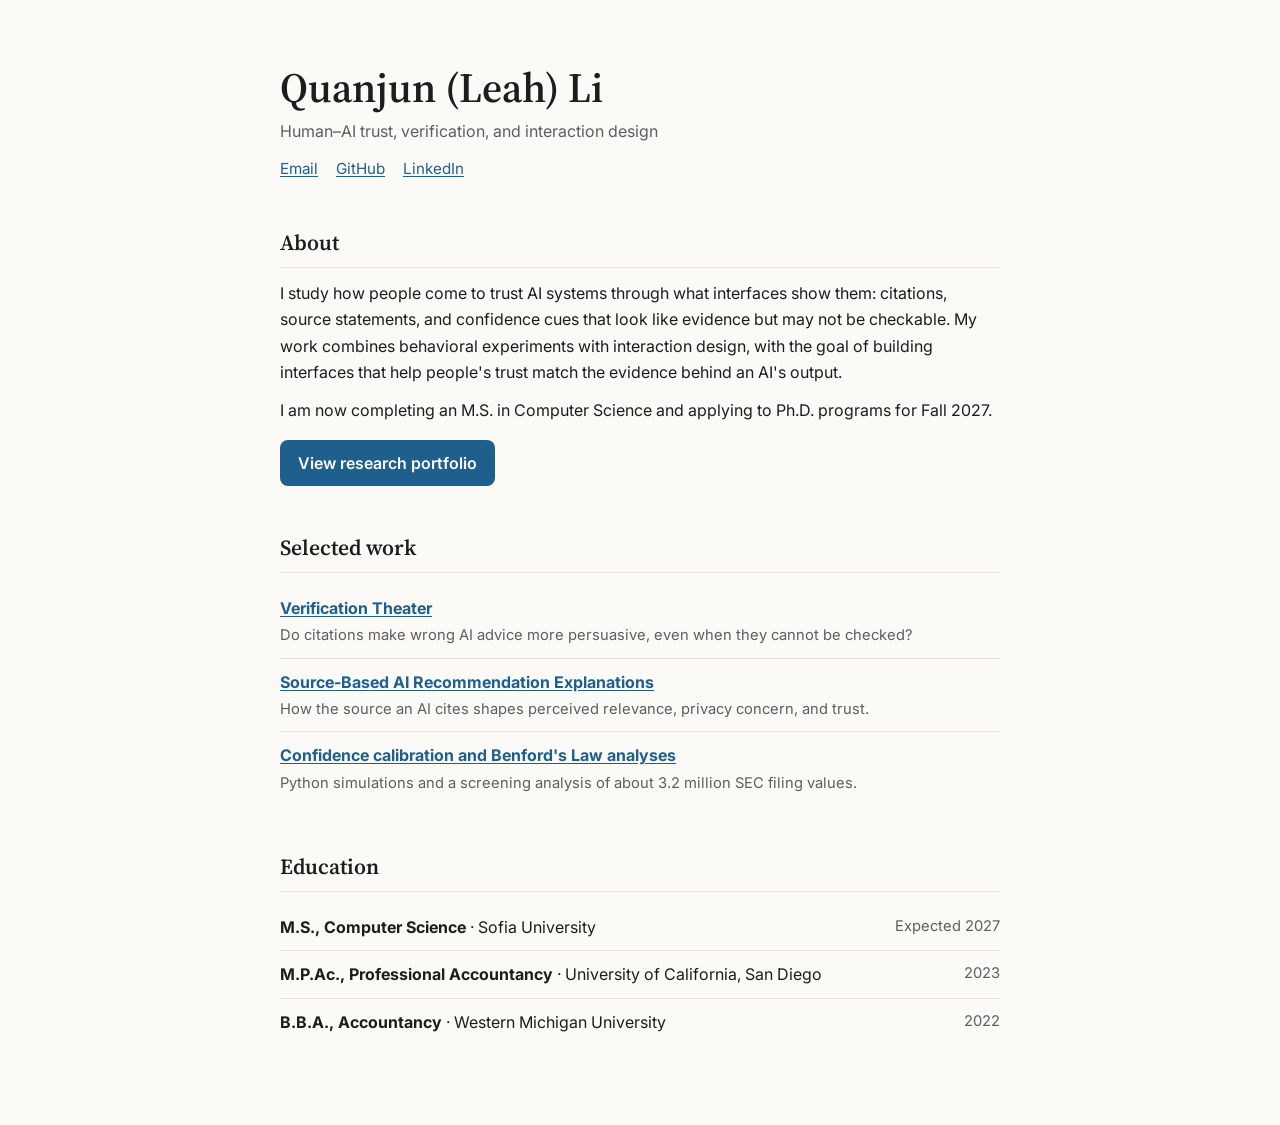
==== portfolio/index.html @ 145ecd69 "Add magnetic effect to homepage button" ====
<!doctype html>
<html lang="en">
<head>
<meta charset="utf-8">
<meta name="viewport" content="width=device-width, initial-scale=1">
<title>Quanjun (Leah) Li</title>
<meta name="description" content="Quanjun (Leah) Li studies how people come to trust AI systems through what interfaces show them.">
<link rel="preconnect" href="https://fonts.googleapis.com">
<link rel="preconnect" href="https://fonts.gstatic.com" crossorigin>
<link href="https://fonts.googleapis.com/css2?family=Source+Serif+4:opsz,wght@8..60,400;8..60,600&family=Inter:wght@400;500;600&display=swap" rel="stylesheet">
<style>
  :root {
    --bg: #fbfaf7; --surface: #ffffff; --ink: #1d1d1f; --muted: #5d5d63;
    --line: #e4e1da; --accent: #1f5f8b; --accent-soft: #e8f0f6;
  }
  @media (prefers-color-scheme: dark) {
    :root:not([data-theme="light"]) {
      --bg: #141416; --surface: #1c1c1f; --ink: #ececee; --muted: #a3a3ab;
      --line: #2e2e33; --accent: #7fb6dc; --accent-soft: #1c2a35;
    }
  }
  * { box-sizing: border-box; }
  html { -webkit-text-size-adjust: 100%; }
  body { margin: 0; background: var(--bg); color: var(--ink);
    font: 16px/1.65 Inter, system-ui, -apple-system, "Segoe UI", sans-serif; }
  a { color: var(--accent); text-underline-offset: 2px; }
  .wrap { max-width: 760px; margin: 0 auto; padding: 64px 20px 80px; }
  /* Header: add a photo later by uncommenting the <img> below; the layout adapts automatically. */
  .hero { display: flex; gap: 28px; align-items: center; }
  .hero img { width: 140px; height: 140px; border-radius: 50%; object-fit: cover; flex: none;
    border: 1px solid var(--line); }
  h1 { font-family: "Source Serif 4", Georgia, serif; font-weight: 600;
    font-size: clamp(2rem, 5vw, 2.6rem); line-height: 1.15; margin: 0 0 6px; }
  .subtitle { color: var(--muted); margin: 0 0 12px; }
  .links { display: flex; flex-wrap: wrap; gap: 8px 18px; font-size: .95rem; }
  h2 { font-family: "Source Serif 4", Georgia, serif; font-weight: 600; font-size: 1.35rem;
    margin: 44px 0 12px; padding-bottom: 6px; border-bottom: 1px solid var(--line); }
  p { margin: 0 0 12px; }
  .cta { display: inline-block; margin-top: 4px; padding: 10px 18px; border-radius: 8px;
    background: var(--accent); color: var(--bg); text-decoration: none; font-weight: 600; }
  .cta:hover { opacity: .9; }
  /* Magnetic button: the script below sets --mx / --my while the pointer is near. */
  .cta { transform: translate(var(--mx, 0px), var(--my, 0px)); transition: transform .35s cubic-bezier(.2, .8, .2, 1), opacity .15s; will-change: transform; }
  .cta:focus-visible { outline: 2px solid var(--accent); outline-offset: 3px; }
  @media (prefers-reduced-motion: reduce) { .cta { transform: none; transition: opacity .15s; } }
  ul.plain { list-style: none; margin: 0; padding: 0; }
  ul.plain li { padding: 10px 0; border-bottom: 1px solid var(--line); }
  ul.plain li:last-child { border-bottom: 0; }
  .row { display: flex; justify-content: space-between; gap: 16px; flex-wrap: wrap; }
  .meta { color: var(--muted); font-size: .92rem; }
  footer { margin-top: 56px; color: var(--muted); font-size: .88rem; }
  @media (max-width: 600px) {
    .wrap { padding: 40px 16px 64px; }
    .hero { flex-direction: column; align-items: flex-start; gap: 18px; }
    .hero img { width: 112px; height: 112px; }
  }
</style>
</head>
<body>
<div class="wrap">

<header class="hero">
  <!-- To add a photo: put it at assets/photo.jpg (square, under 300 KB) and uncomment the next line. -->
  <!-- <img src="assets/photo.jpg" alt="Portrait of Quanjun (Leah) Li"> -->
  <div>
    <h1>Quanjun (Leah) Li</h1>
    <p class="subtitle">Human–AI trust, verification, and interaction design</p>
    <nav class="links" aria-label="Contact and profiles">
      <a href="mailto:quanjun.leah.li@gmail.com">Email</a>
      <a href="https://github.com/its25sensei">GitHub</a>
      <a href="https://linkedin.com/in/its25sensei">LinkedIn</a>
    </nav>
  </div>
</header>

<h2>About</h2>
<p>I study how people come to trust AI systems through what interfaces show them: citations, source statements, and confidence cues that look like evidence but may not be checkable. My work combines behavioral experiments with interaction design, with the goal of building interfaces that help people's trust match the evidence behind an AI's output.</p>
<p>I am now completing an M.S. in Computer Science and applying to Ph.D. programs for Fall 2027.</p>
<a class="cta" href="portfolio/">View research portfolio</a>

<h2>Selected work</h2>
<ul class="plain">
  <li><a href="portfolio/#verification-theater"><strong>Verification Theater</strong></a><br><span class="meta">Do citations make wrong AI advice more persuasive, even when they cannot be checked?</span></li>
  <li><a href="portfolio/#writing-sample"><strong>Source-Based AI Recommendation Explanations</strong></a><br><span class="meta">How the source an AI cites shapes perceived relevance, privacy concern, and trust.</span></li>
  <li><a href="portfolio/#technical"><strong>Confidence calibration and Benford's Law analyses</strong></a><br><span class="meta">Python simulations and a screening analysis of about 3.2 million SEC filing values.</span></li>
</ul>

<h2>Education</h2>
<ul class="plain">
  <li class="row"><span><strong>M.S., Computer Science</strong> · Sofia University</span><span class="meta">Expected 2027</span></li>
  <li class="row"><span><strong>M.P.Ac., Professional Accountancy</strong> · University of California, San Diego</span><span class="meta">2023</span></li>
  <li class="row"><span><strong>B.B.A., Accountancy</strong> · Western Michigan University</span><span class="meta">2022</span></li>
</ul>

</div>

<script>
// Subtle magnetic effect for the main button.
// Runs only with a mouse or trackpad, and only if the visitor has not asked for reduced motion.
(function () {
  var btn = document.querySelector('.cta');
  if (!btn || !window.matchMedia) return;
  var canHover = window.matchMedia('(hover: hover) and (pointer: fine)').matches;
  var reduce = window.matchMedia('(prefers-reduced-motion: reduce)').matches;
  if (!canHover || reduce) return;

  var RANGE = 90;     // how close the pointer must be, in px
  var STRENGTH = 0.25; // fraction of the distance the button follows
  var MAX = 10;        // largest shift in px

  function reset() {
    btn.style.setProperty('--mx', '0px');
    btn.style.setProperty('--my', '0px');
  }
  function clamp(v) { return Math.max(-MAX, Math.min(MAX, v)); }

  document.addEventListener('pointermove', function (e) {
    var r = btn.getBoundingClientRect();
    // Measure from the button's resting position, not its shifted one.
    var mx = parseFloat(btn.style.getPropertyValue('--mx')) || 0;
    var my = parseFloat(btn.style.getPropertyValue('--my')) || 0;
    var cx = r.left - mx + r.width / 2;
    var cy = r.top - my + r.height / 2;
    var dx = e.clientX - cx, dy = e.clientY - cy;
    var nearX = Math.abs(dx) < r.width / 2 + RANGE;
    var nearY = Math.abs(dy) < r.height / 2 + RANGE;
    if (nearX && nearY) {
      btn.style.setProperty('--mx', clamp(dx * STRENGTH).toFixed(1) + 'px');
      btn.style.setProperty('--my', clamp(dy * STRENGTH).toFixed(1) + 'px');
    } else if (mx || my) {
      reset();
    }
  }, { passive: true });
  document.addEventListener('pointerleave', reset);
  window.addEventListener('blur', reset);
})();
</script>
</body>
</html>
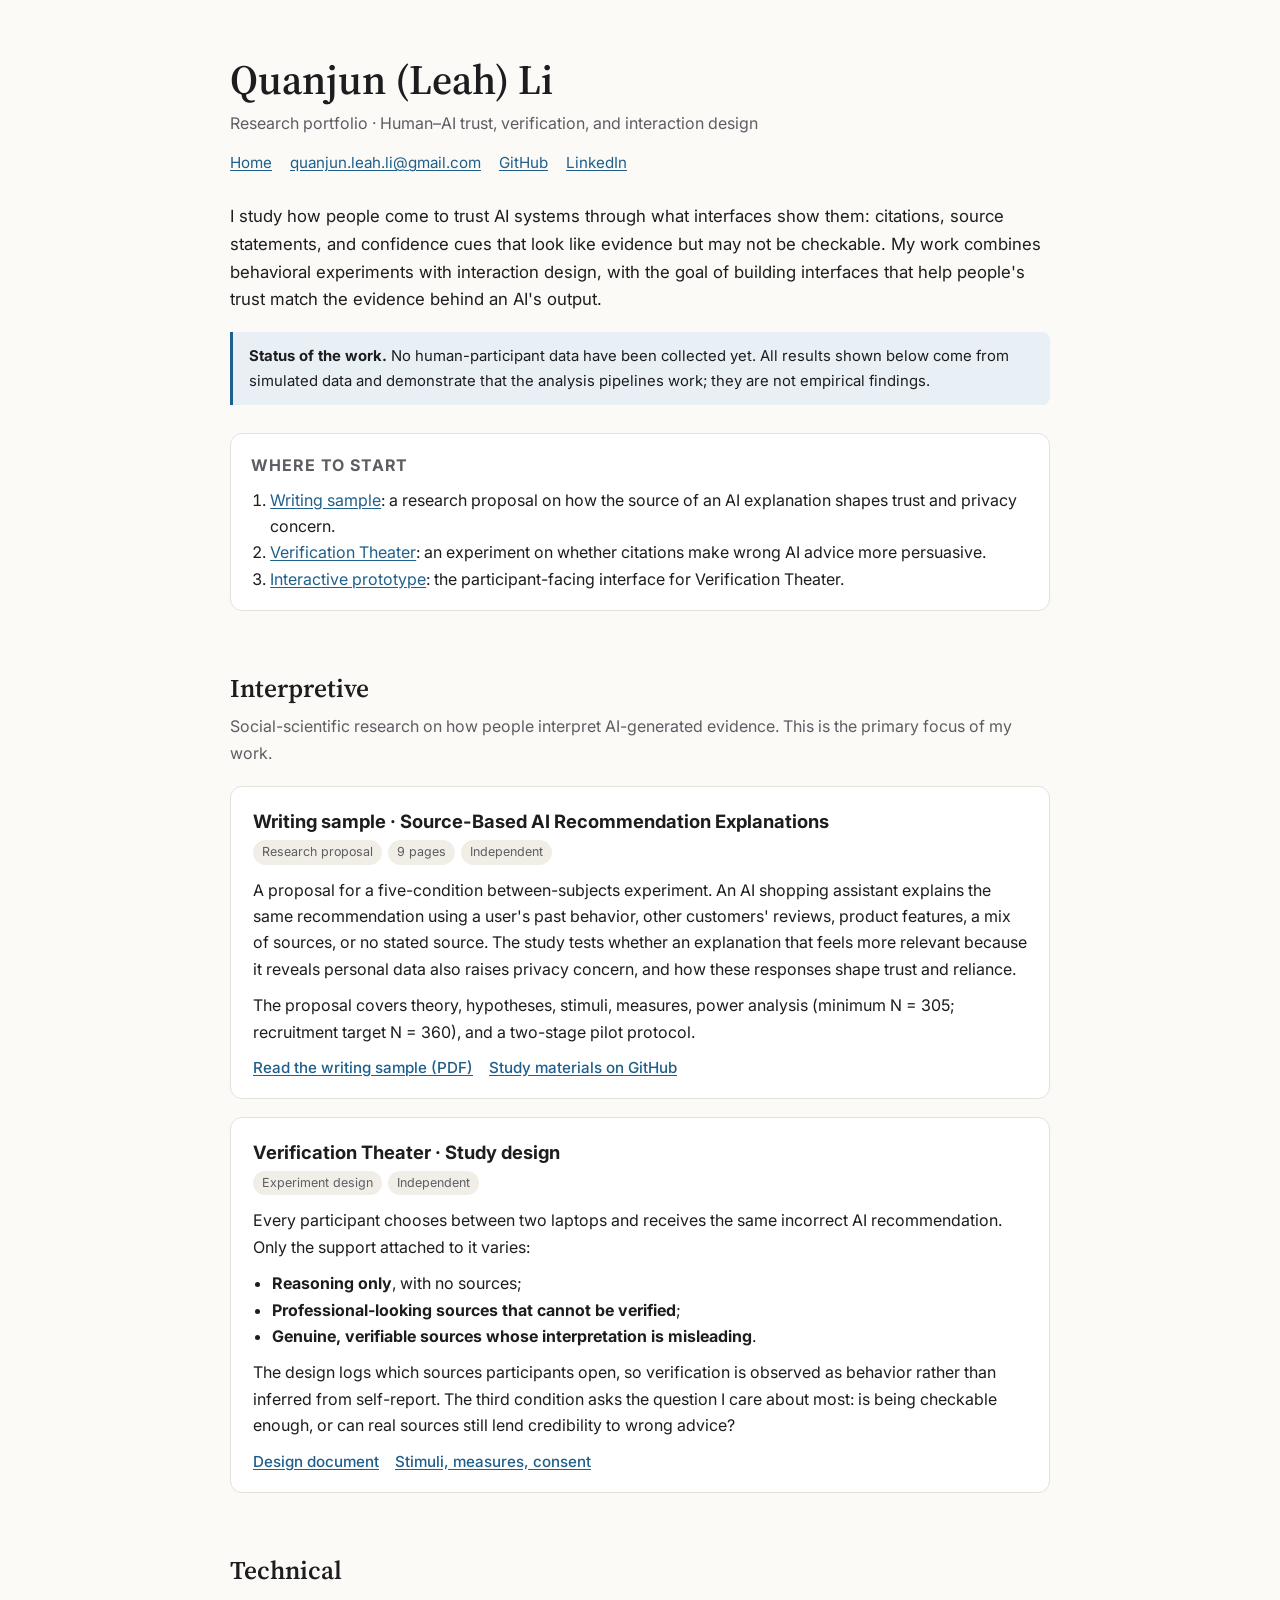
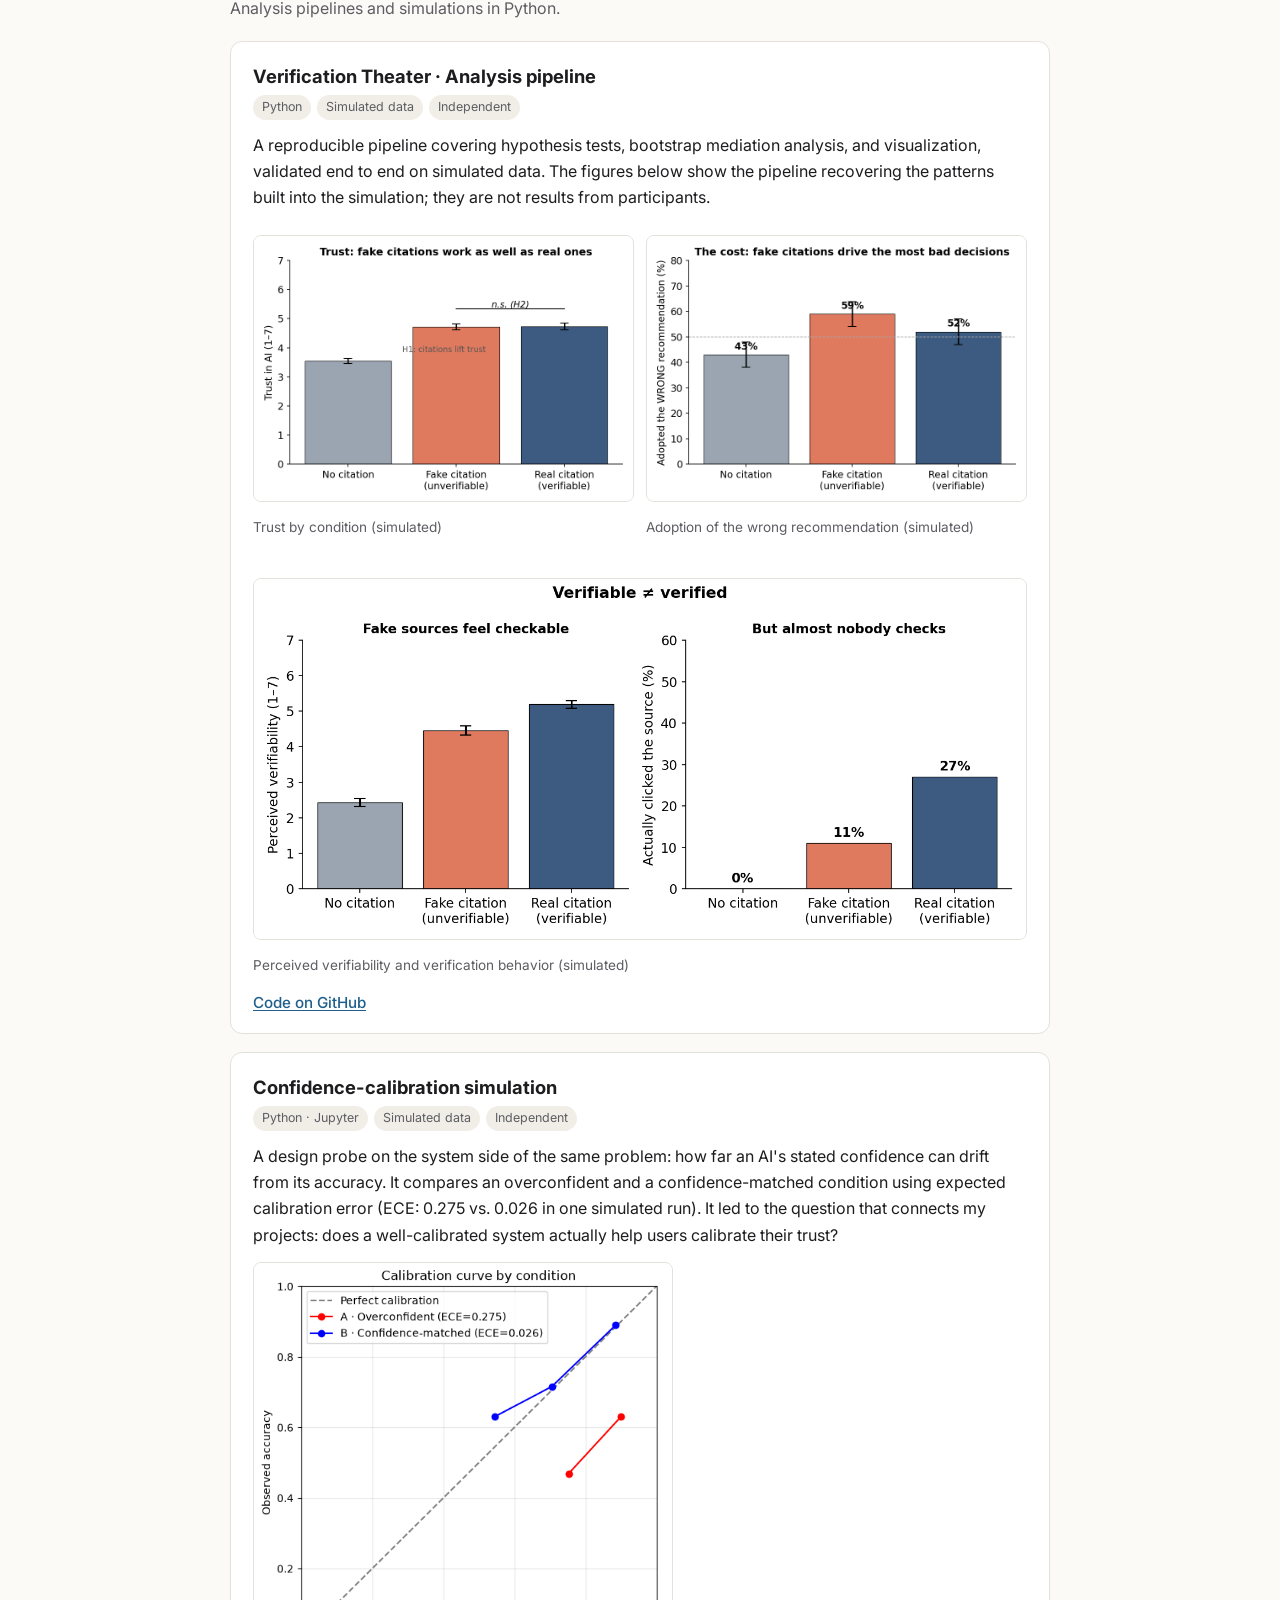
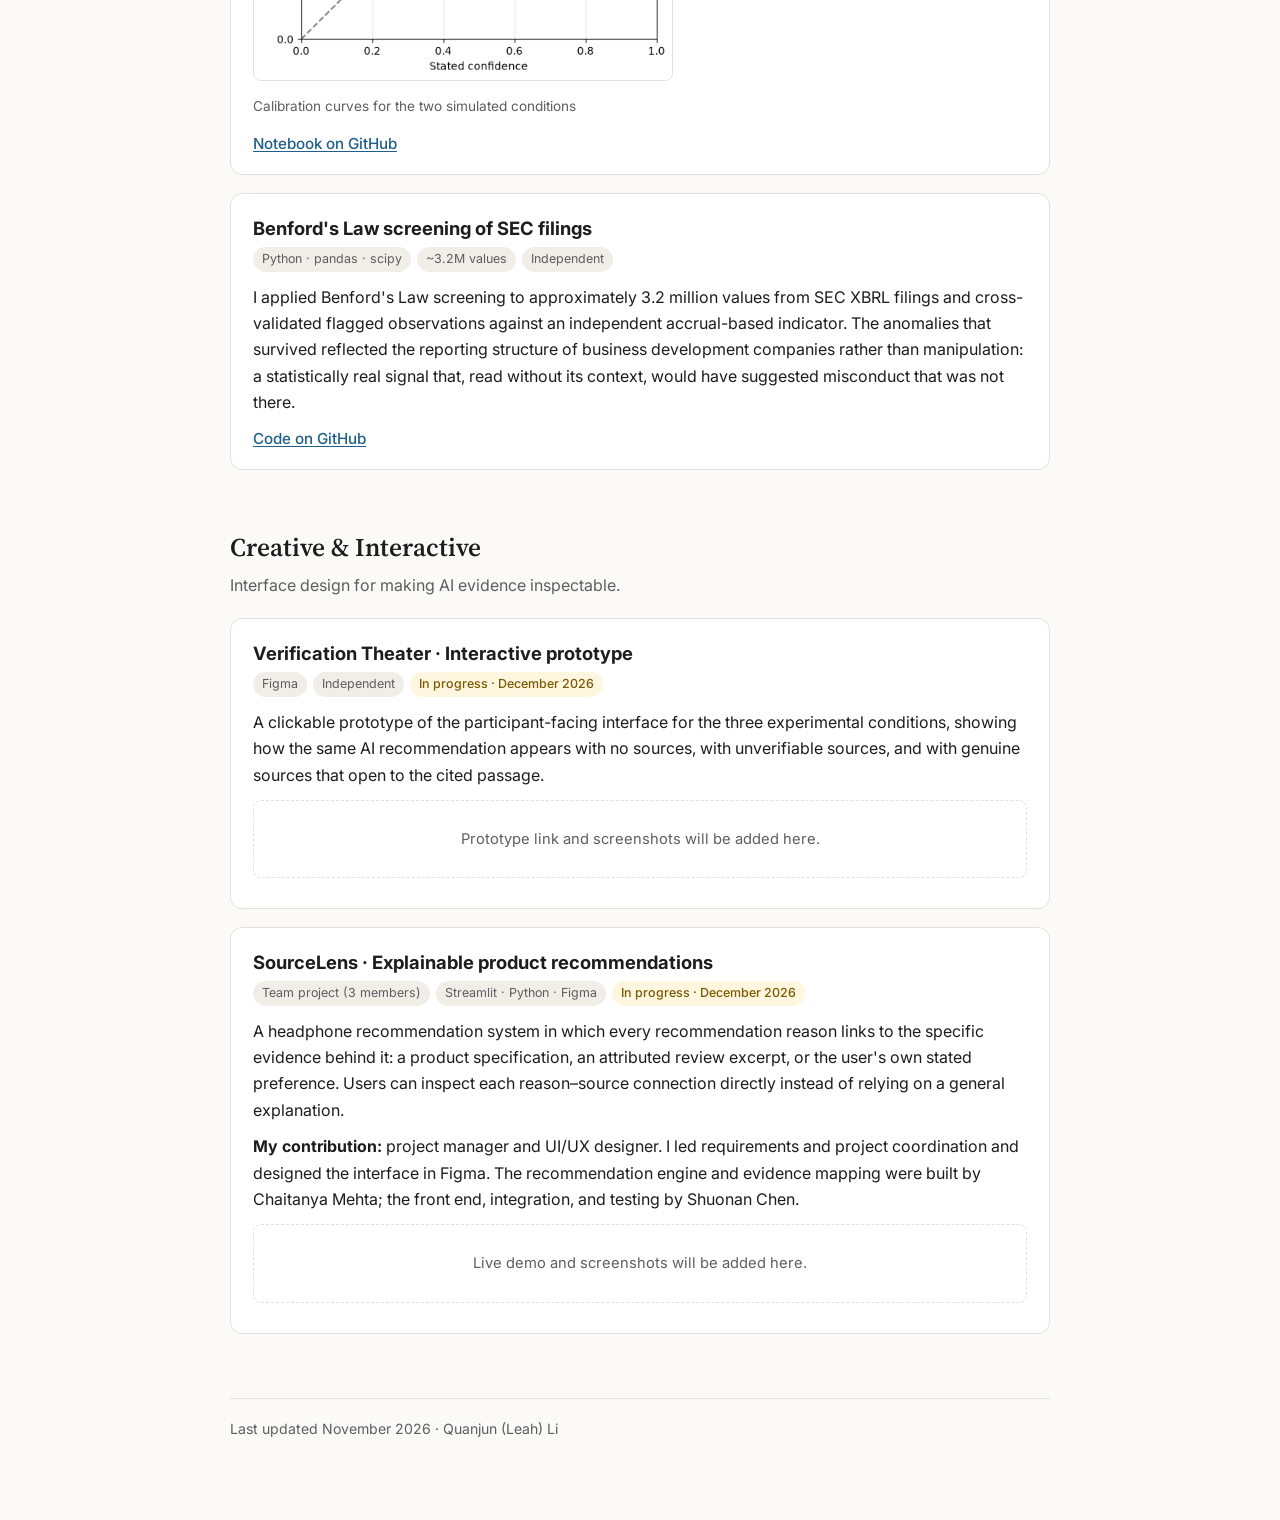
==== commit 29c73487: "Restore portfolio page and put homepage back at the root" ====
--- a/portfolio/index.html
+++ b/portfolio/index.html
@@ -3,8 +3,8 @@
 <head>
 <meta charset="utf-8">
 <meta name="viewport" content="width=device-width, initial-scale=1">
-<title>Quanjun (Leah) Li</title>
-<meta name="description" content="Quanjun (Leah) Li studies how people come to trust AI systems through what interfaces show them.">
+<title>Leah Li · Research Portfolio</title>
+<meta name="description" content="Research portfolio of Quanjun (Leah) Li: human–AI trust, verification, and interaction design.">
 <link rel="preconnect" href="https://fonts.googleapis.com">
 <link rel="preconnect" href="https://fonts.gstatic.com" crossorigin>
 <link href="https://fonts.googleapis.com/css2?family=Source+Serif+4:opsz,wght@8..60,400;8..60,600&family=Inter:wght@400;500;600&display=swap" rel="stylesheet">
@@ -12,11 +12,13 @@
   :root {
     --bg: #fbfaf7; --surface: #ffffff; --ink: #1d1d1f; --muted: #5d5d63;
     --line: #e4e1da; --accent: #1f5f8b; --accent-soft: #e8f0f6;
+    --tag-bg: #f1eee7; --pending-bg: #fff6e0; --pending-ink: #7a5a00;
   }
   @media (prefers-color-scheme: dark) {
     :root:not([data-theme="light"]) {
       --bg: #141416; --surface: #1c1c1f; --ink: #ececee; --muted: #a3a3ab;
       --line: #2e2e33; --accent: #7fb6dc; --accent-soft: #1c2a35;
+      --tag-bg: #26262b; --pending-bg: #2e2715; --pending-ink: #e8c76a;
     }
   }
   * { box-sizing: border-box; }
@@ -24,116 +26,168 @@
   body { margin: 0; background: var(--bg); color: var(--ink);
     font: 16px/1.65 Inter, system-ui, -apple-system, "Segoe UI", sans-serif; }
   a { color: var(--accent); text-underline-offset: 2px; }
-  .wrap { max-width: 760px; margin: 0 auto; padding: 64px 20px 80px; }
-  /* Header: add a photo later by uncommenting the <img> below; the layout adapts automatically. */
-  .hero { display: flex; gap: 28px; align-items: center; }
-  .hero img { width: 140px; height: 140px; border-radius: 50%; object-fit: cover; flex: none;
-    border: 1px solid var(--line); }
-  h1 { font-family: "Source Serif 4", Georgia, serif; font-weight: 600;
+  .wrap { max-width: 860px; margin: 0 auto; padding: 56px 20px 80px; }
+  header h1 { font-family: "Source Serif 4", Georgia, serif; font-weight: 600;
     font-size: clamp(2rem, 5vw, 2.6rem); line-height: 1.15; margin: 0 0 6px; }
-  .subtitle { color: var(--muted); margin: 0 0 12px; }
+  .subtitle { color: var(--muted); margin: 0 0 14px; }
   .links { display: flex; flex-wrap: wrap; gap: 8px 18px; font-size: .95rem; }
-  h2 { font-family: "Source Serif 4", Georgia, serif; font-weight: 600; font-size: 1.35rem;
-    margin: 44px 0 12px; padding-bottom: 6px; border-bottom: 1px solid var(--line); }
-  p { margin: 0 0 12px; }
-  .cta { display: inline-block; margin-top: 4px; padding: 10px 18px; border-radius: 8px;
-    background: var(--accent); color: var(--bg); text-decoration: none; font-weight: 600; }
-  .cta:hover { opacity: .9; }
-  /* Magnetic button: the script below sets --mx / --my while the pointer is near. */
-  .cta { transform: translate(var(--mx, 0px), var(--my, 0px)); transition: transform .35s cubic-bezier(.2, .8, .2, 1), opacity .15s; will-change: transform; }
-  .cta:focus-visible { outline: 2px solid var(--accent); outline-offset: 3px; }
-  @media (prefers-reduced-motion: reduce) { .cta { transform: none; transition: opacity .15s; } }
-  ul.plain { list-style: none; margin: 0; padding: 0; }
-  ul.plain li { padding: 10px 0; border-bottom: 1px solid var(--line); }
-  ul.plain li:last-child { border-bottom: 0; }
-  .row { display: flex; justify-content: space-between; gap: 16px; flex-wrap: wrap; }
-  .meta { color: var(--muted); font-size: .92rem; }
-  footer { margin-top: 56px; color: var(--muted); font-size: .88rem; }
+  .intro { margin-top: 28px; font-size: 1.05rem; }
+  .note { margin-top: 18px; padding: 12px 16px; border-left: 3px solid var(--accent);
+    background: var(--accent-soft); border-radius: 0 8px 8px 0; font-size: .93rem; }
+  .start { margin-top: 28px; padding: 18px 20px; background: var(--surface);
+    border: 1px solid var(--line); border-radius: 12px; }
+  .start h2 { margin: 0 0 8px; font-size: 1rem; text-transform: uppercase; letter-spacing: .06em; color: var(--muted); }
+  .start ol { margin: 0; padding-left: 1.2rem; }
+  section.area { margin-top: 56px; }
+  section.area > h2 { font-family: "Source Serif 4", Georgia, serif; font-weight: 600;
+    font-size: 1.6rem; margin: 0 0 4px; }
+  .area-desc { color: var(--muted); margin: 0 0 20px; }
+  .card { background: var(--surface); border: 1px solid var(--line); border-radius: 12px;
+    padding: 22px 22px 18px; margin-bottom: 18px; }
+  .card h3 { margin: 0 0 6px; font-size: 1.15rem; line-height: 1.35; }
+  .tags { display: flex; flex-wrap: wrap; gap: 6px; margin: 0 0 12px; }
+  .tag { font-size: .78rem; padding: 2px 9px; border-radius: 999px; background: var(--tag-bg); color: var(--muted); }
+  .tag.pending { background: var(--pending-bg); color: var(--pending-ink); font-weight: 500; }
+  .card p { margin: 0 0 10px; }
+  .card ul { margin: 0 0 10px; padding-left: 1.2rem; }
+  .actions { display: flex; flex-wrap: wrap; gap: 8px 16px; font-weight: 500; font-size: .95rem; }
+  figure { margin: 14px 0; }
+  figure img { width: 100%; height: auto; border: 1px solid var(--line); border-radius: 8px; background: #fff; }
+  figcaption { font-size: .85rem; color: var(--muted); margin-top: 6px; }
+  .figs { display: grid; grid-template-columns: 1fr 1fr; gap: 12px; }
+  .figs .wide { grid-column: 1 / -1; }
+  .narrow { max-width: 420px; }
+  .placeholder { border: 1.5px dashed var(--line); border-radius: 8px; padding: 26px 16px;
+    text-align: center; color: var(--muted); font-size: .92rem; margin: 12px 0; }
+  footer { margin-top: 64px; padding-top: 18px; border-top: 1px solid var(--line);
+    color: var(--muted); font-size: .88rem; }
   @media (max-width: 600px) {
-    .wrap { padding: 40px 16px 64px; }
-    .hero { flex-direction: column; align-items: flex-start; gap: 18px; }
-    .hero img { width: 112px; height: 112px; }
+    .wrap { padding: 36px 16px 64px; }
+    .figs { grid-template-columns: 1fr; }
+    .card { padding: 18px 16px 14px; }
   }
 </style>
 </head>
 <body>
 <div class="wrap">
 
-<header class="hero">
-  <!-- To add a photo: put it at assets/photo.jpg (square, under 300 KB) and uncomment the next line. -->
-  <!-- <img src="assets/photo.jpg" alt="Portrait of Quanjun (Leah) Li"> -->
-  <div>
-    <h1>Quanjun (Leah) Li</h1>
-    <p class="subtitle">Human–AI trust, verification, and interaction design</p>
-    <nav class="links" aria-label="Contact and profiles">
-      <a href="mailto:quanjun.leah.li@gmail.com">Email</a>
-      <a href="https://github.com/its25sensei">GitHub</a>
-      <a href="https://linkedin.com/in/its25sensei">LinkedIn</a>
-    </nav>
-  </div>
+<header>
+  <h1>Quanjun (Leah) Li</h1>
+  <p class="subtitle">Research portfolio · Human–AI trust, verification, and interaction design</p>
+  <nav class="links" aria-label="Contact and profiles">
+    <a href="../">Home</a>
+    <a href="mailto:quanjun.leah.li@gmail.com">quanjun.leah.li@gmail.com</a>
+    <a href="https://github.com/its25sensei">GitHub</a>
+    <a href="https://linkedin.com/in/its25sensei">LinkedIn</a>
+  </nav>
 </header>
 
-<h2>About</h2>
-<p>I study how people come to trust AI systems through what interfaces show them: citations, source statements, and confidence cues that look like evidence but may not be checkable. My work combines behavioral experiments with interaction design, with the goal of building interfaces that help people's trust match the evidence behind an AI's output.</p>
-<p>I am now completing an M.S. in Computer Science and applying to Ph.D. programs for Fall 2027.</p>
-<a class="cta" href="portfolio/">View research portfolio</a>
+<p class="intro">I study how people come to trust AI systems through what interfaces show them: citations, source statements, and confidence cues that look like evidence but may not be checkable. My work combines behavioral experiments with interaction design, with the goal of building interfaces that help people's trust match the evidence behind an AI's output.</p>
 
-<h2>Selected work</h2>
-<ul class="plain">
-  <li><a href="portfolio/#verification-theater"><strong>Verification Theater</strong></a><br><span class="meta">Do citations make wrong AI advice more persuasive, even when they cannot be checked?</span></li>
-  <li><a href="portfolio/#writing-sample"><strong>Source-Based AI Recommendation Explanations</strong></a><br><span class="meta">How the source an AI cites shapes perceived relevance, privacy concern, and trust.</span></li>
-  <li><a href="portfolio/#technical"><strong>Confidence calibration and Benford's Law analyses</strong></a><br><span class="meta">Python simulations and a screening analysis of about 3.2 million SEC filing values.</span></li>
-</ul>
+<p class="note"><strong>Status of the work.</strong> No human-participant data have been collected yet. All results shown below come from simulated data and demonstrate that the analysis pipelines work; they are not empirical findings.</p>
 
-<h2>Education</h2>
-<ul class="plain">
-  <li class="row"><span><strong>M.S., Computer Science</strong> · Sofia University</span><span class="meta">Expected 2027</span></li>
-  <li class="row"><span><strong>M.P.Ac., Professional Accountancy</strong> · University of California, San Diego</span><span class="meta">2023</span></li>
-  <li class="row"><span><strong>B.B.A., Accountancy</strong> · Western Michigan University</span><span class="meta">2022</span></li>
-</ul>
+<div class="start">
+  <h2>Where to start</h2>
+  <ol>
+    <li><a href="#writing-sample">Writing sample</a>: a research proposal on how the source of an AI explanation shapes trust and privacy concern.</li>
+    <li><a href="#verification-theater">Verification Theater</a>: an experiment on whether citations make wrong AI advice more persuasive.</li>
+    <li><a href="#prototype">Interactive prototype</a>: the participant-facing interface for Verification Theater.</li>
+  </ol>
+</div>
+
+<!-- ============ INTERPRETIVE ============ -->
+<section class="area" id="interpretive">
+  <h2>Interpretive</h2>
+  <p class="area-desc">Social-scientific research on how people interpret AI-generated evidence. This is the primary focus of my work.</p>
+
+  <article class="card" id="writing-sample">
+    <h3>Writing sample · Source-Based AI Recommendation Explanations</h3>
+    <div class="tags"><span class="tag">Research proposal</span><span class="tag">9 pages</span><span class="tag">Independent</span></div>
+    <p>A proposal for a five-condition between-subjects experiment. An AI shopping assistant explains the same recommendation using a user's past behavior, other customers' reviews, product features, a mix of sources, or no stated source. The study tests whether an explanation that feels more relevant because it reveals personal data also raises privacy concern, and how these responses shape trust and reliance.</p>
+    <p>The proposal covers theory, hypotheses, stimuli, measures, power analysis (minimum N = 305; recruitment target N = 360), and a two-stage pilot protocol.</p>
+    <div class="actions">
+      <a href="docs/Leah_Li_Writing_Sample.pdf">Read the writing sample (PDF)</a>
+      <a href="https://github.com/its25sensei/source-based-ai-recommendations">Study materials on GitHub</a>
+    </div>
+  </article>
+
+  <article class="card" id="verification-theater">
+    <h3>Verification Theater · Study design</h3>
+    <div class="tags"><span class="tag">Experiment design</span><span class="tag">Independent</span></div>
+    <p>Every participant chooses between two laptops and receives the same incorrect AI recommendation. Only the support attached to it varies:</p>
+    <ul>
+      <li><strong>Reasoning only</strong>, with no sources;</li>
+      <li><strong>Professional-looking sources that cannot be verified</strong>;</li>
+      <li><strong>Genuine, verifiable sources whose interpretation is misleading</strong>.</li>
+    </ul>
+    <p>The design logs which sources participants open, so verification is observed as behavior rather than inferred from self-report. The third condition asks the question I care about most: is being checkable enough, or can real sources still lend credibility to wrong advice?</p>
+    <div class="actions">
+      <a href="https://github.com/its25sensei/verification-theater/blob/main/docs/design.md">Design document</a>
+      <a href="https://github.com/its25sensei/verification-theater/tree/main/materials">Stimuli, measures, consent</a>
+    </div>
+  </article>
+</section>
+
+<!-- ============ TECHNICAL ============ -->
+<section class="area" id="technical">
+  <h2>Technical</h2>
+  <p class="area-desc">Analysis pipelines and simulations in Python.</p>
+
+  <article class="card">
+    <h3>Verification Theater · Analysis pipeline</h3>
+    <div class="tags"><span class="tag">Python</span><span class="tag">Simulated data</span><span class="tag">Independent</span></div>
+    <p>A reproducible pipeline covering hypothesis tests, bootstrap mediation analysis, and visualization, validated end to end on simulated data. The figures below show the pipeline recovering the patterns built into the simulation; they are not results from participants.</p>
+    <div class="figs">
+      <figure><img src="assets/fig1_trust.png" alt="Simulated trust by citation condition" loading="lazy"><figcaption>Trust by condition (simulated)</figcaption></figure>
+      <figure><img src="assets/fig2_adoption.png" alt="Simulated adoption of the wrong recommendation by condition" loading="lazy"><figcaption>Adoption of the wrong recommendation (simulated)</figcaption></figure>
+      <figure class="wide"><img src="assets/fig3_verification.png" alt="Simulated perceived verifiability and source clicks" loading="lazy"><figcaption>Perceived verifiability and verification behavior (simulated)</figcaption></figure>
+    </div>
+    <div class="actions"><a href="https://github.com/its25sensei/verification-theater">Code on GitHub</a></div>
+  </article>
+
+  <article class="card">
+    <h3>Confidence-calibration simulation</h3>
+    <div class="tags"><span class="tag">Python · Jupyter</span><span class="tag">Simulated data</span><span class="tag">Independent</span></div>
+    <p>A design probe on the system side of the same problem: how far an AI's stated confidence can drift from its accuracy. It compares an overconfident and a confidence-matched condition using expected calibration error (ECE: 0.275 vs. 0.026 in one simulated run). It led to the question that connects my projects: does a well-calibrated system actually help users calibrate their trust?</p>
+    <figure class="narrow"><img src="assets/ece_calibration.png" alt="Calibration curves for the two simulated conditions" loading="lazy"><figcaption>Calibration curves for the two simulated conditions</figcaption></figure>
+    <div class="actions"><a href="https://github.com/its25sensei/vt-ece">Notebook on GitHub</a></div>
+  </article>
+
+  <article class="card">
+    <h3>Benford's Law screening of SEC filings</h3>
+    <div class="tags"><span class="tag">Python · pandas · scipy</span><span class="tag">~3.2M values</span><span class="tag">Independent</span></div>
+    <p>I applied Benford's Law screening to approximately 3.2 million values from SEC XBRL filings and cross-validated flagged observations against an independent accrual-based indicator. The anomalies that survived reflected the reporting structure of business development companies rather than manipulation: a statistically real signal that, read without its context, would have suggested misconduct that was not there.</p>
+    <div class="actions"><a href="https://github.com/its25sensei/benford-anomaly-detection">Code on GitHub</a></div>
+  </article>
+</section>
+
+<!-- ============ CREATIVE & INTERACTIVE ============ -->
+<section class="area" id="creative">
+  <h2>Creative &amp; Interactive</h2>
+  <p class="area-desc">Interface design for making AI evidence inspectable.</p>
+
+  <!-- TODO (Leah): replace the placeholder with the Figma prototype link, 2–3 screenshots, and design notes once built. -->
+  <article class="card" id="prototype">
+    <h3>Verification Theater · Interactive prototype</h3>
+    <div class="tags"><span class="tag">Figma</span><span class="tag">Independent</span><span class="tag pending">In progress · December 2026</span></div>
+    <p>A clickable prototype of the participant-facing interface for the three experimental conditions, showing how the same AI recommendation appears with no sources, with unverifiable sources, and with genuine sources that open to the cited passage.</p>
+    <div class="placeholder">Prototype link and screenshots will be added here.</div>
+  </article>
+
+  <!-- TODO (Leah): add live demo link, screenshots, and repo link after the team agrees and the final project is submitted. -->
+  <article class="card" id="sourcelens">
+    <h3>SourceLens · Explainable product recommendations</h3>
+    <div class="tags"><span class="tag">Team project (3 members)</span><span class="tag">Streamlit · Python · Figma</span><span class="tag pending">In progress · December 2026</span></div>
+    <p>A headphone recommendation system in which every recommendation reason links to the specific evidence behind it: a product specification, an attributed review excerpt, or the user's own stated preference. Users can inspect each reason–source connection directly instead of relying on a general explanation.</p>
+    <p><strong>My contribution:</strong> project manager and UI/UX designer. I led requirements and project coordination and designed the interface in Figma. The recommendation engine and evidence mapping were built by Chaitanya Mehta; the front end, integration, and testing by Shuonan Chen.</p>
+    <div class="placeholder">Live demo and screenshots will be added here.</div>
+  </article>
+</section>
+
+<footer>
+  Last updated November 2026 · Quanjun (Leah) Li
+</footer>
 
 </div>
-
-<script>
-// Subtle magnetic effect for the main button.
-// Runs only with a mouse or trackpad, and only if the visitor has not asked for reduced motion.
-(function () {
-  var btn = document.querySelector('.cta');
-  if (!btn || !window.matchMedia) return;
-  var canHover = window.matchMedia('(hover: hover) and (pointer: fine)').matches;
-  var reduce = window.matchMedia('(prefers-reduced-motion: reduce)').matches;
-  if (!canHover || reduce) return;
-
-  var RANGE = 90;     // how close the pointer must be, in px
-  var STRENGTH = 0.25; // fraction of the distance the button follows
-  var MAX = 10;        // largest shift in px
-
-  function reset() {
-    btn.style.setProperty('--mx', '0px');
-    btn.style.setProperty('--my', '0px');
-  }
-  function clamp(v) { return Math.max(-MAX, Math.min(MAX, v)); }
-
-  document.addEventListener('pointermove', function (e) {
-    var r = btn.getBoundingClientRect();
-    // Measure from the button's resting position, not its shifted one.
-    var mx = parseFloat(btn.style.getPropertyValue('--mx')) || 0;
-    var my = parseFloat(btn.style.getPropertyValue('--my')) || 0;
-    var cx = r.left - mx + r.width / 2;
-    var cy = r.top - my + r.height / 2;
-    var dx = e.clientX - cx, dy = e.clientY - cy;
-    var nearX = Math.abs(dx) < r.width / 2 + RANGE;
-    var nearY = Math.abs(dy) < r.height / 2 + RANGE;
-    if (nearX && nearY) {
-      btn.style.setProperty('--mx', clamp(dx * STRENGTH).toFixed(1) + 'px');
-      btn.style.setProperty('--my', clamp(dy * STRENGTH).toFixed(1) + 'px');
-    } else if (mx || my) {
-      reset();
-    }
-  }, { passive: true });
-  document.addEventListener('pointerleave', reset);
-  window.addEventListener('blur', reset);
-})();
-</script>
 </body>
 </html>
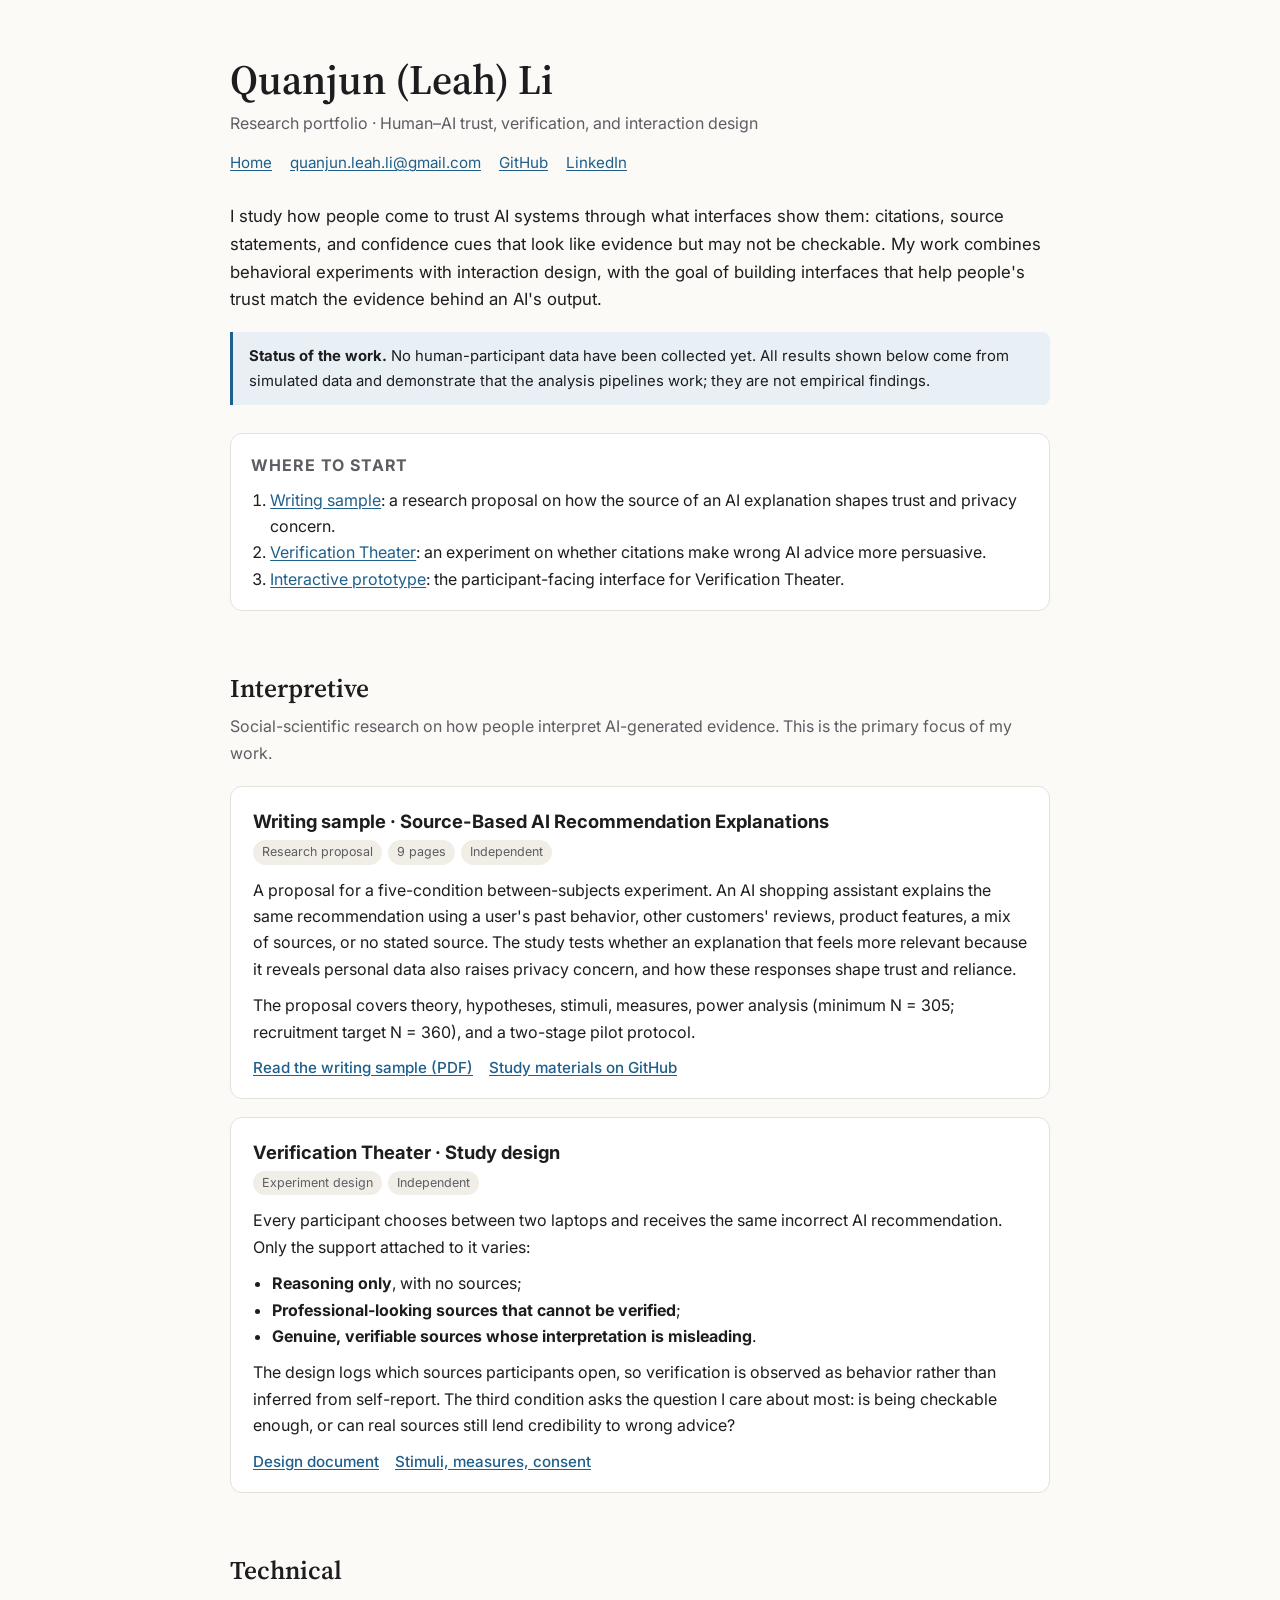
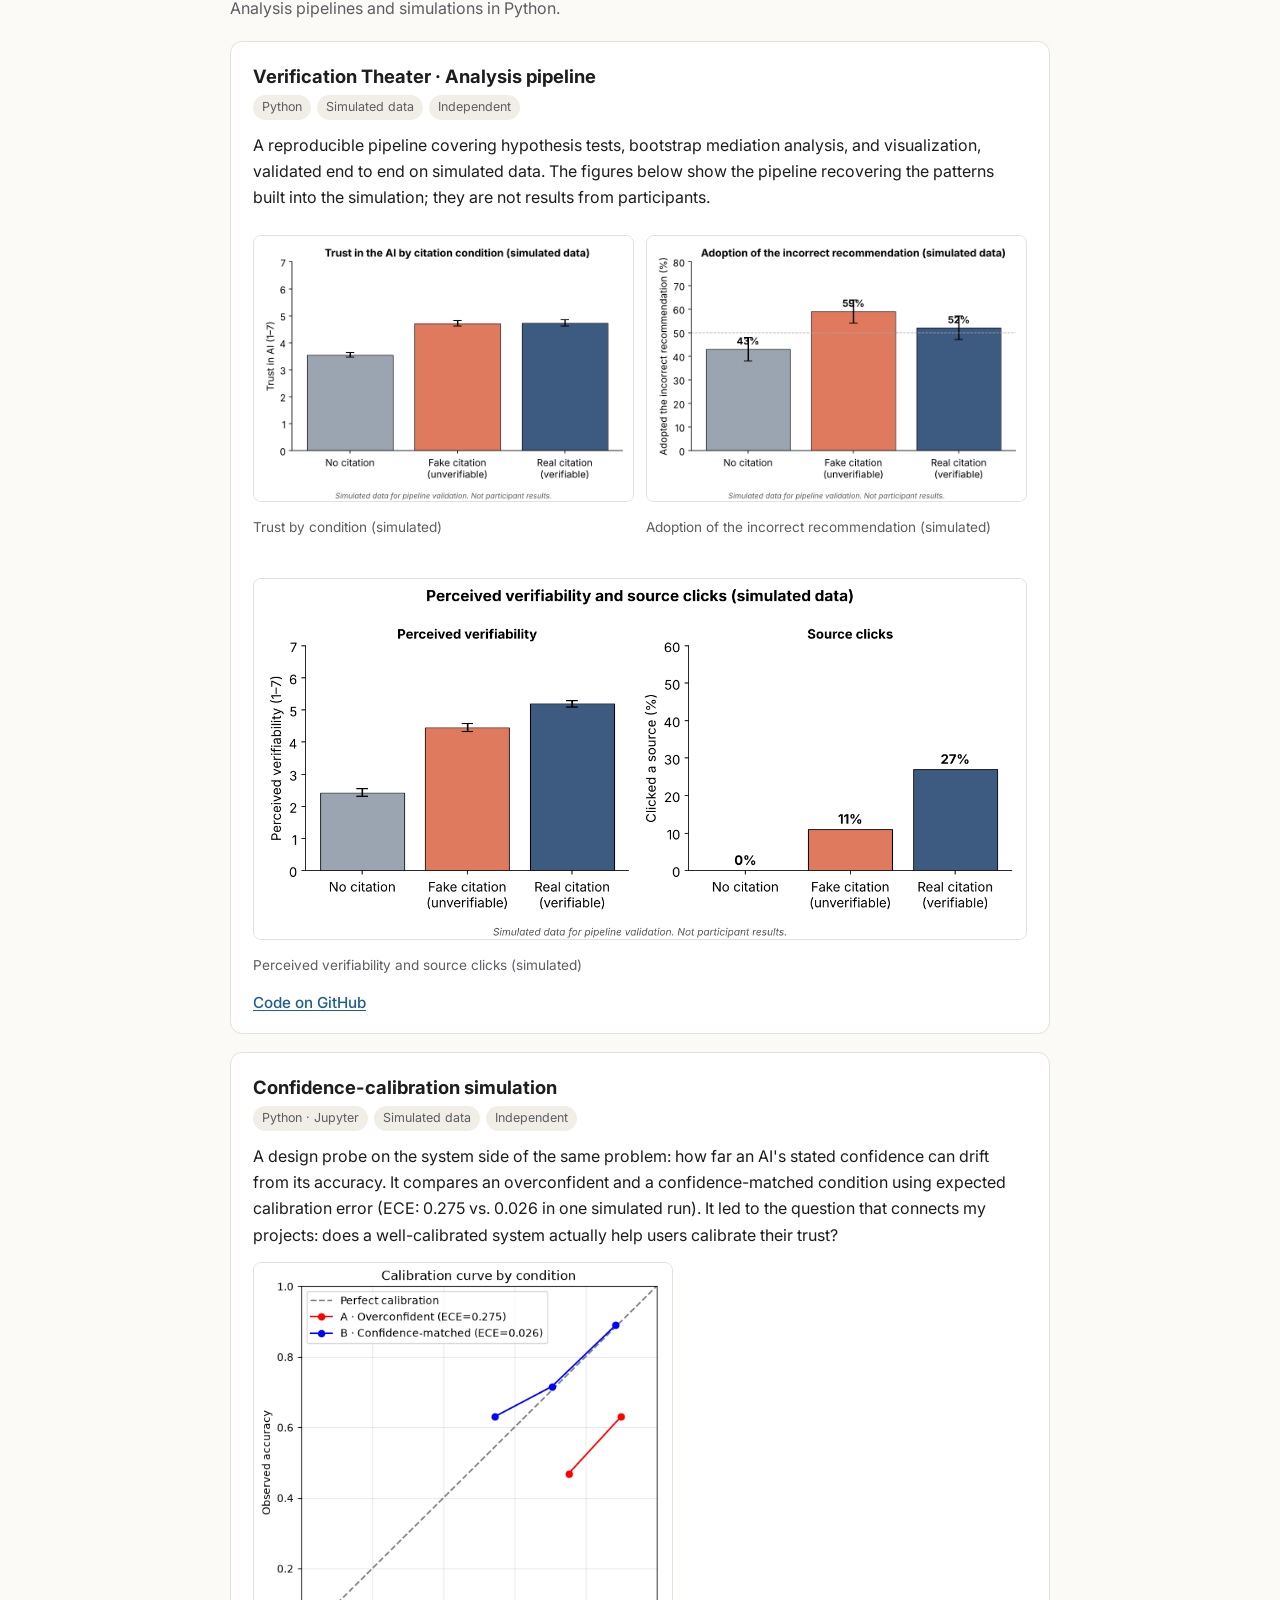
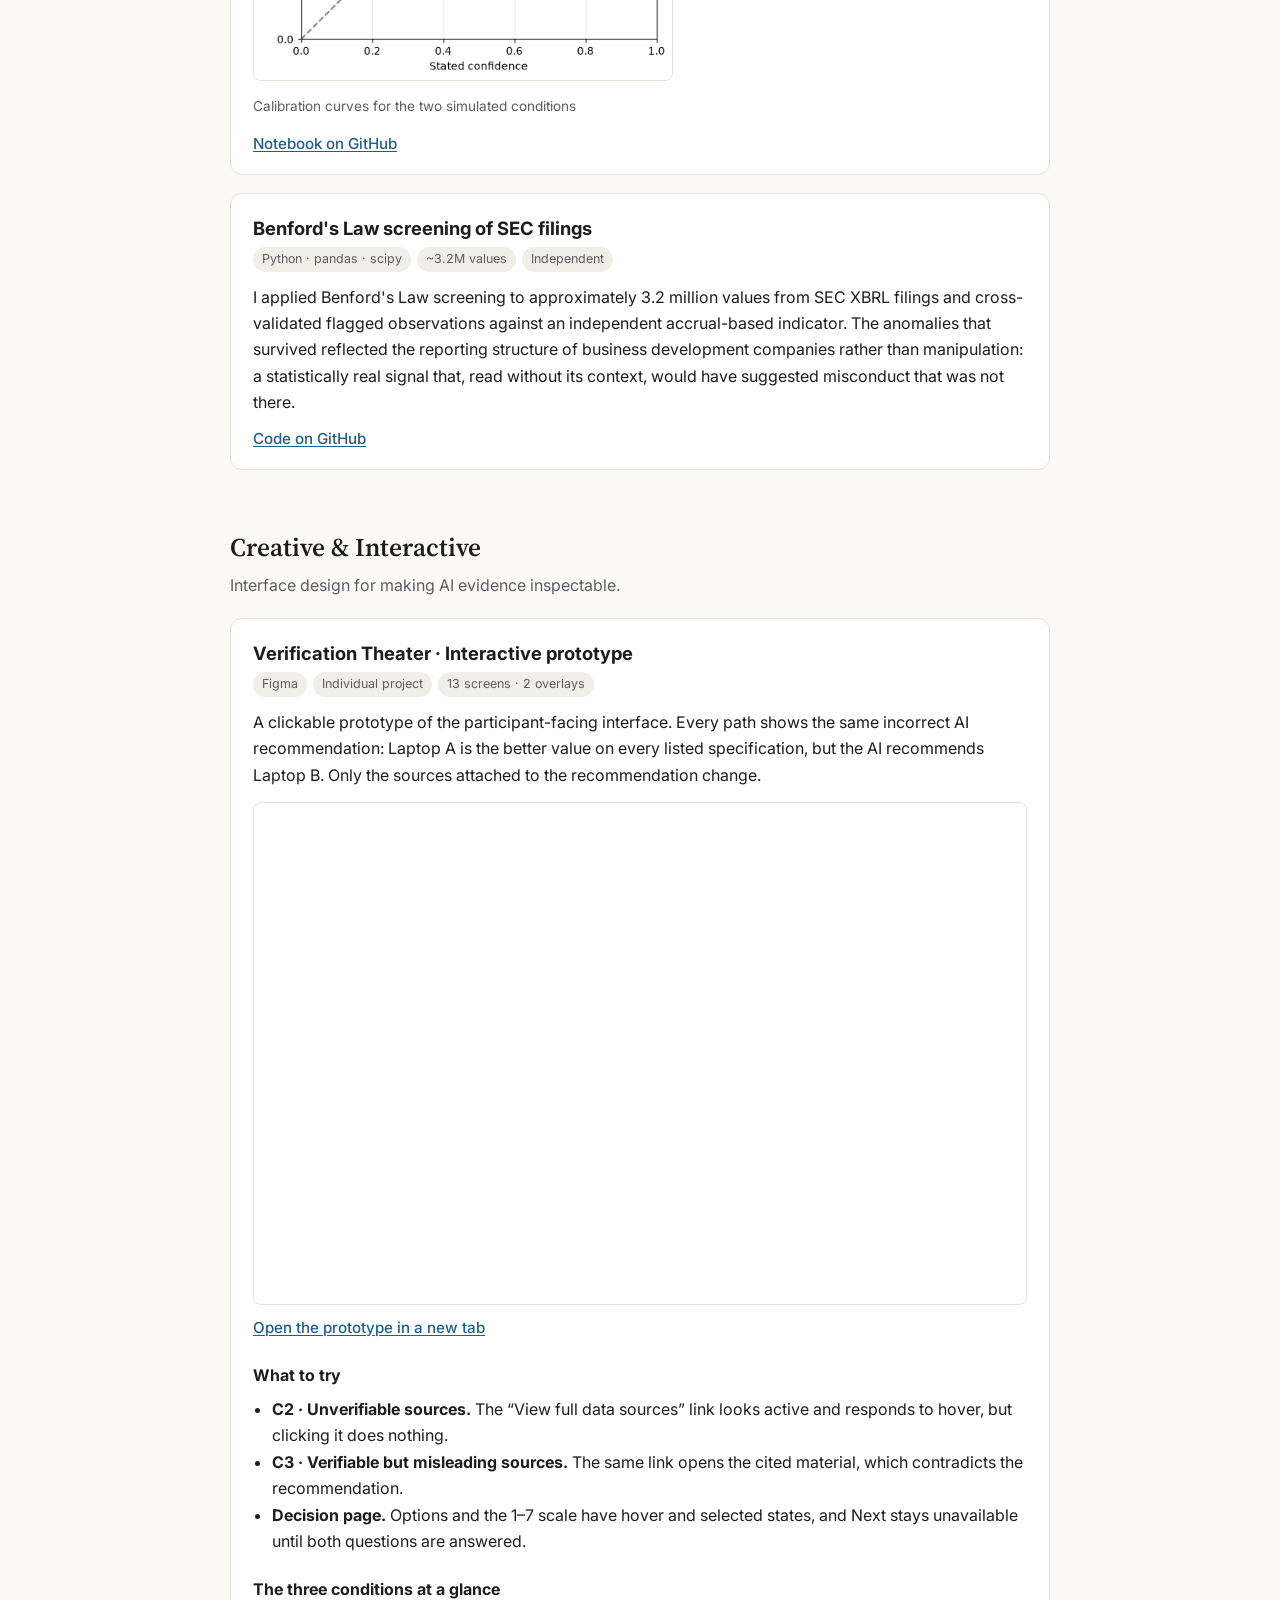
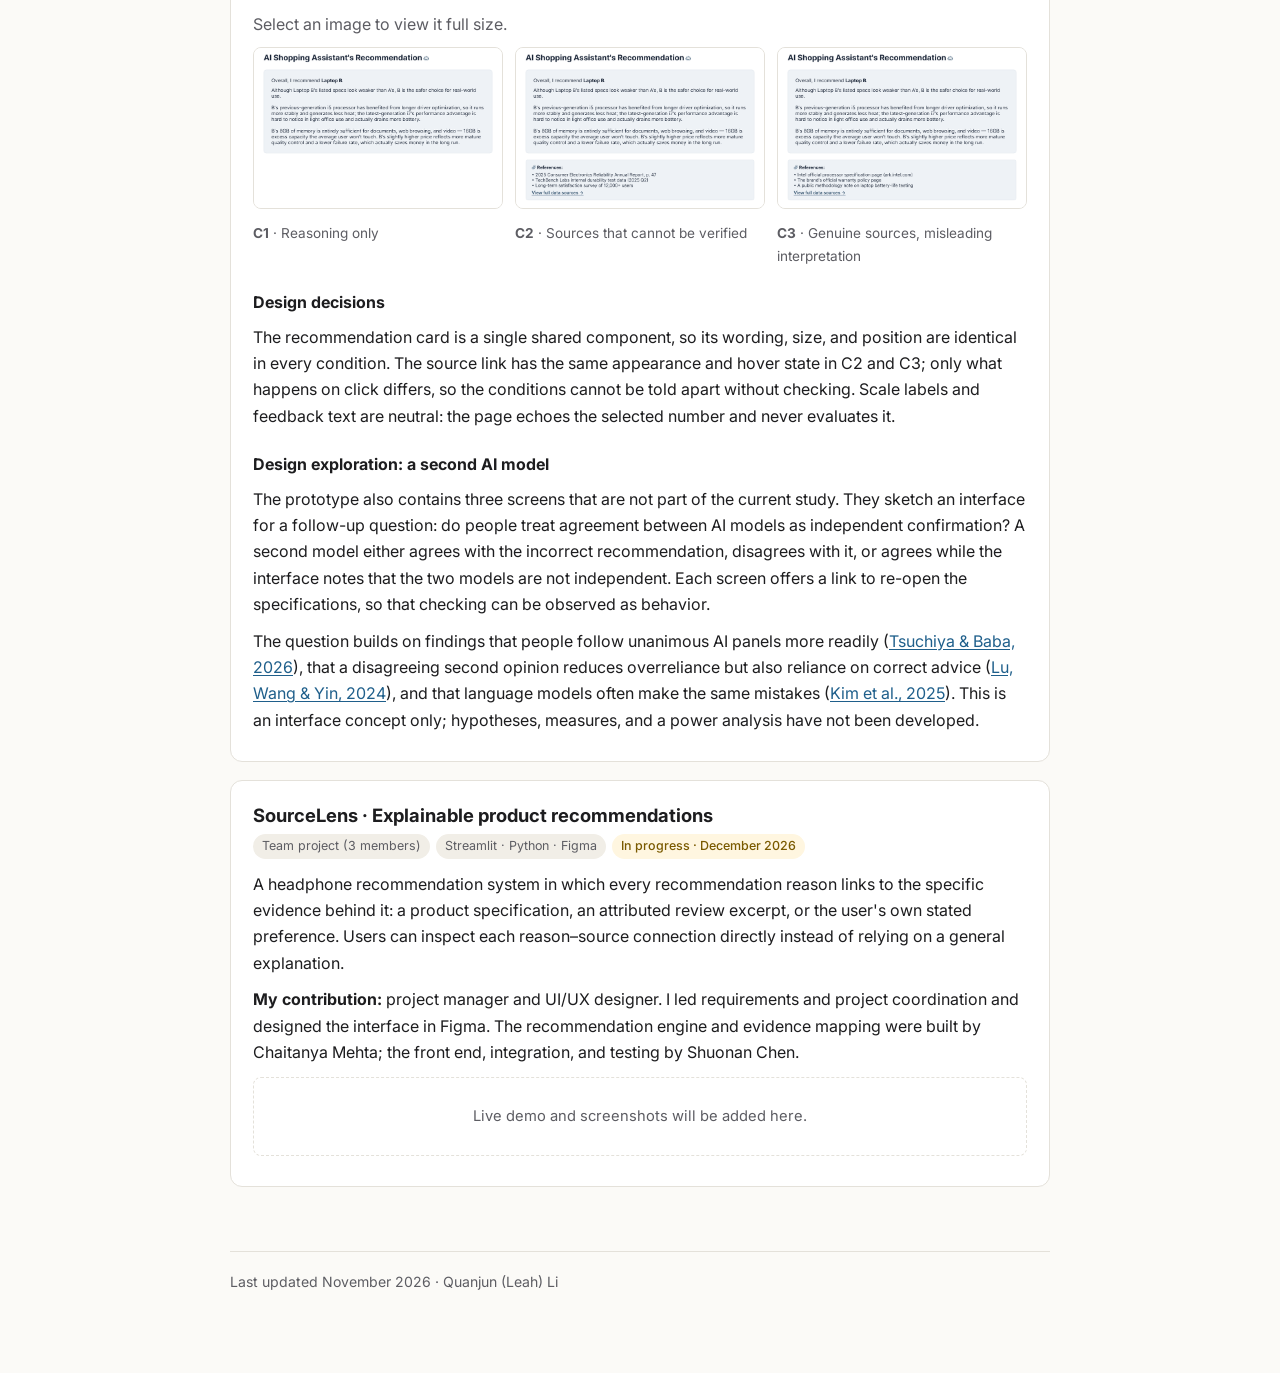
==== commit 1fe36ba4: "Add interactive prototype and neutral figure titles" ====
--- a/portfolio/index.html
+++ b/portfolio/index.html
@@ -57,6 +57,12 @@
   .figs { display: grid; grid-template-columns: 1fr 1fr; gap: 12px; }
   .figs .wide { grid-column: 1 / -1; }
   .narrow { max-width: 420px; }
+  .embed { position: relative; width: 100%; aspect-ratio: 1512 / 982; margin: 14px 0 10px; border: 1px solid var(--line);
+    border-radius: 8px; overflow: hidden; background: #fff; }
+  .embed iframe { position: absolute; inset: 0; width: 100%; height: 100%; border: 0; }
+  .card h4 { margin: 22px 0 8px; font-size: 1rem; }
+  .compare { display: grid; grid-template-columns: repeat(3, 1fr); gap: 12px; }
+  .compare figure { margin: 0; }
   .placeholder { border: 1.5px dashed var(--line); border-radius: 8px; padding: 26px 16px;
     text-align: center; color: var(--muted); font-size: .92rem; margin: 12px 0; }
   footer { margin-top: 64px; padding-top: 18px; border-top: 1px solid var(--line);
@@ -64,6 +70,7 @@
   @media (max-width: 600px) {
     .wrap { padding: 36px 16px 64px; }
     .figs { grid-template-columns: 1fr; }
+    .compare { grid-template-columns: 1fr; }
     .card { padding: 18px 16px 14px; }
   }
 </style>
@@ -139,8 +146,8 @@
     <p>A reproducible pipeline covering hypothesis tests, bootstrap mediation analysis, and visualization, validated end to end on simulated data. The figures below show the pipeline recovering the patterns built into the simulation; they are not results from participants.</p>
     <div class="figs">
       <figure><img src="assets/fig1_trust.png" alt="Simulated trust by citation condition" loading="lazy"><figcaption>Trust by condition (simulated)</figcaption></figure>
-      <figure><img src="assets/fig2_adoption.png" alt="Simulated adoption of the wrong recommendation by condition" loading="lazy"><figcaption>Adoption of the wrong recommendation (simulated)</figcaption></figure>
-      <figure class="wide"><img src="assets/fig3_verification.png" alt="Simulated perceived verifiability and source clicks" loading="lazy"><figcaption>Perceived verifiability and verification behavior (simulated)</figcaption></figure>
+      <figure><img src="assets/fig2_adoption.png" alt="Simulated adoption of the incorrect recommendation by condition" loading="lazy"><figcaption>Adoption of the incorrect recommendation (simulated)</figcaption></figure>
+      <figure class="wide"><img src="assets/fig3_verification.png" alt="Simulated perceived verifiability and source clicks" loading="lazy"><figcaption>Perceived verifiability and source clicks (simulated)</figcaption></figure>
     </div>
     <div class="actions"><a href="https://github.com/its25sensei/verification-theater">Code on GitHub</a></div>
   </article>
@@ -166,12 +173,37 @@
   <h2>Creative &amp; Interactive</h2>
   <p class="area-desc">Interface design for making AI evidence inspectable.</p>
 
-  <!-- TODO (Leah): replace the placeholder with the Figma prototype link, 2–3 screenshots, and design notes once built. -->
   <article class="card" id="prototype">
     <h3>Verification Theater · Interactive prototype</h3>
-    <div class="tags"><span class="tag">Figma</span><span class="tag">Independent</span><span class="tag pending">In progress · December 2026</span></div>
-    <p>A clickable prototype of the participant-facing interface for the three experimental conditions, showing how the same AI recommendation appears with no sources, with unverifiable sources, and with genuine sources that open to the cited passage.</p>
-    <div class="placeholder">Prototype link and screenshots will be added here.</div>
+    <div class="tags"><span class="tag">Figma</span><span class="tag">Individual project</span><span class="tag">13 screens · 2 overlays</span></div>
+    <p>A clickable prototype of the participant-facing interface. Every path shows the same incorrect AI recommendation: Laptop A is the better value on every listed specification, but the AI recommends Laptop B. Only the sources attached to the recommendation change.</p>
+
+    <div class="embed">
+      <iframe title="Verification Theater interactive prototype" src="https://embed.figma.com/proto/yyLEbLRzTF1paOHHLae02E/Verification-Theater---Prototype?node-id=13-393&amp;starting-point-node-id=13%3A393&amp;page-id=1%3A2&amp;scaling=scale-down&amp;content-scaling=fixed&amp;hide-ui=1&amp;embed-host=share" loading="lazy" allowfullscreen></iframe>
+    </div>
+    <div class="actions"><a href="https://www.figma.com/proto/yyLEbLRzTF1paOHHLae02E/Verification-Theater---Prototype?node-id=13-393&amp;starting-point-node-id=13%3A393&amp;page-id=1%3A2&amp;scaling=scale-down&amp;content-scaling=fixed" target="_blank" rel="noopener">Open the prototype in a new tab</a></div>
+
+    <h4>What to try</h4>
+    <ul>
+      <li><strong>C2 · Unverifiable sources.</strong> The “View full data sources” link looks active and responds to hover, but clicking it does nothing.</li>
+      <li><strong>C3 · Verifiable but misleading sources.</strong> The same link opens the cited material, which contradicts the recommendation.</li>
+      <li><strong>Decision page.</strong> Options and the 1–7 scale have hover and selected states, and Next stays unavailable until both questions are answered.</li>
+    </ul>
+
+    <h4>The three conditions at a glance</h4>
+    <p class="area-desc" style="margin-bottom:10px">Select an image to view it full size.</p>
+    <div class="compare">
+      <figure><a href="assets/proto_c1.png" target="_blank" rel="noopener"><img src="assets/proto_c1.png" alt="Condition 1: the AI recommendation with reasoning only and no sources" loading="lazy" width="768" height="495"></a><figcaption><strong>C1</strong> · Reasoning only</figcaption></figure>
+      <figure><a href="assets/proto_c2.png" target="_blank" rel="noopener"><img src="assets/proto_c2.png" alt="Condition 2: the same recommendation followed by professional-looking references that cannot be opened" loading="lazy" width="768" height="495"></a><figcaption><strong>C2</strong> · Sources that cannot be verified</figcaption></figure>
+      <figure><a href="assets/proto_c3.png" target="_blank" rel="noopener"><img src="assets/proto_c3.png" alt="Condition 3: the same recommendation followed by genuine references that can be opened" loading="lazy" width="768" height="495"></a><figcaption><strong>C3</strong> · Genuine sources, misleading interpretation</figcaption></figure>
+    </div>
+
+    <h4>Design decisions</h4>
+    <p>The recommendation card is a single shared component, so its wording, size, and position are identical in every condition. The source link has the same appearance and hover state in C2 and C3; only what happens on click differs, so the conditions cannot be told apart without checking. Scale labels and feedback text are neutral: the page echoes the selected number and never evaluates it.</p>
+
+    <h4>Design exploration: a second AI model</h4>
+    <p>The prototype also contains three screens that are not part of the current study. They sketch an interface for a follow-up question: do people treat agreement between AI models as independent confirmation? A second model either agrees with the incorrect recommendation, disagrees with it, or agrees while the interface notes that the two models are not independent. Each screen offers a link to re-open the specifications, so that checking can be observed as behavior.</p>
+    <p>The question builds on findings that people follow unanimous AI panels more readily (<a href="https://arxiv.org/abs/2603.22152">Tsuchiya &amp; Baba, 2026</a>), that a disagreeing second opinion reduces overreliance but also reliance on correct advice (<a href="https://arxiv.org/abs/2401.07058">Lu, Wang &amp; Yin, 2024</a>), and that language models often make the same mistakes (<a href="https://arxiv.org/abs/2506.07962">Kim et al., 2025</a>). This is an interface concept only; hypotheses, measures, and a power analysis have not been developed.</p>
   </article>
 
   <!-- TODO (Leah): add live demo link, screenshots, and repo link after the team agrees and the final project is submitted. -->
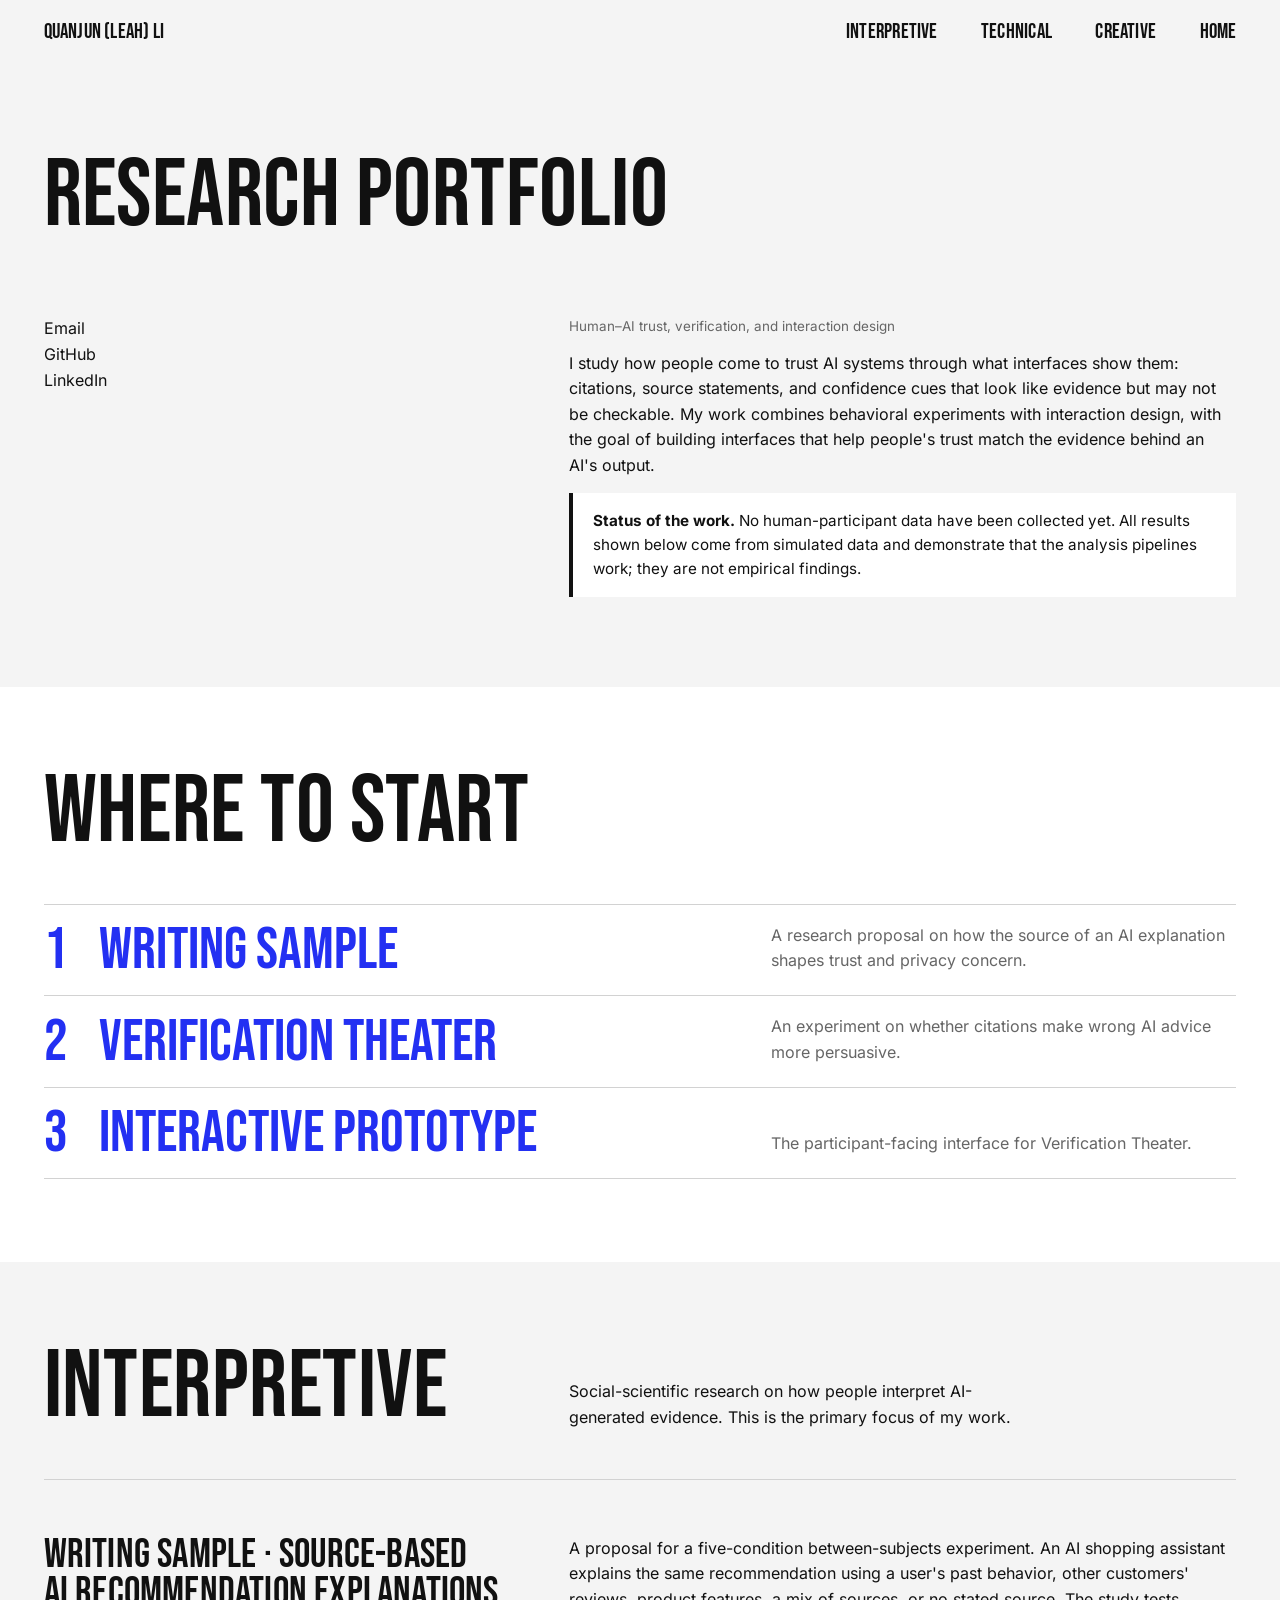
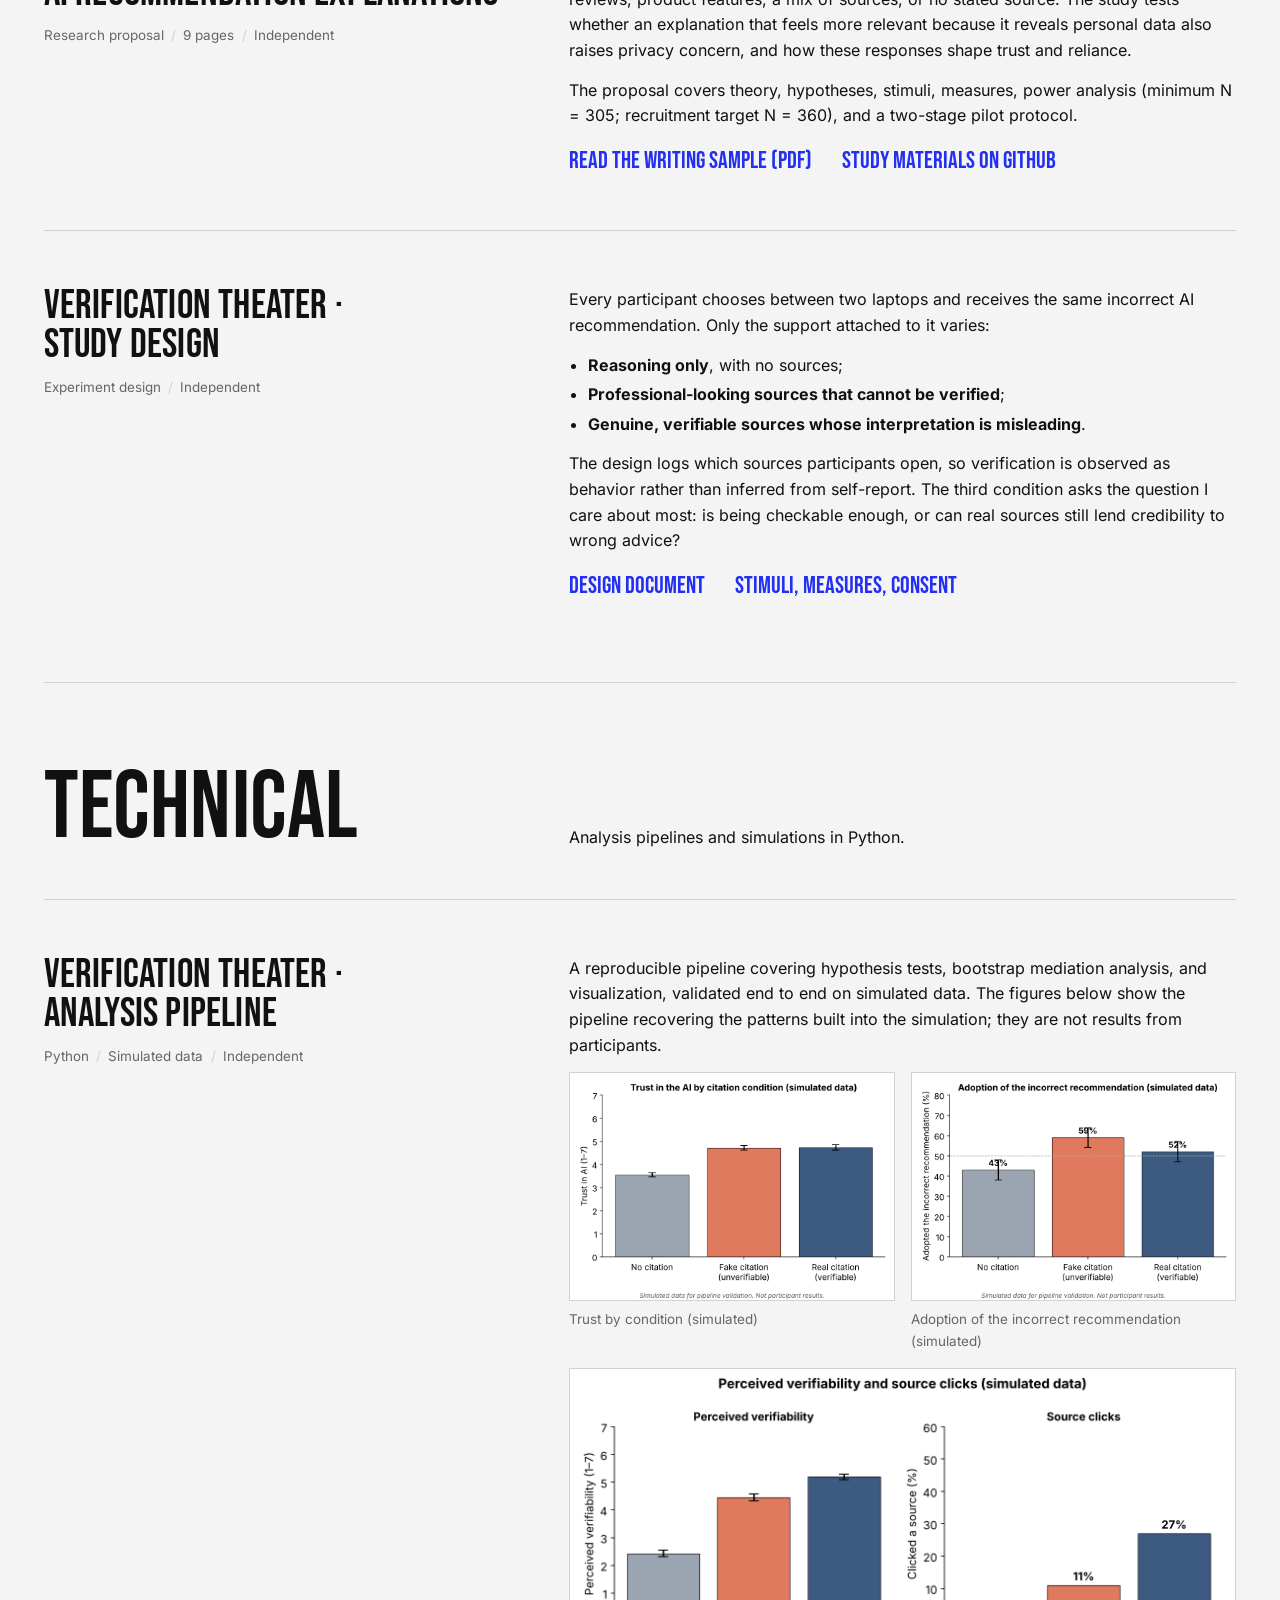
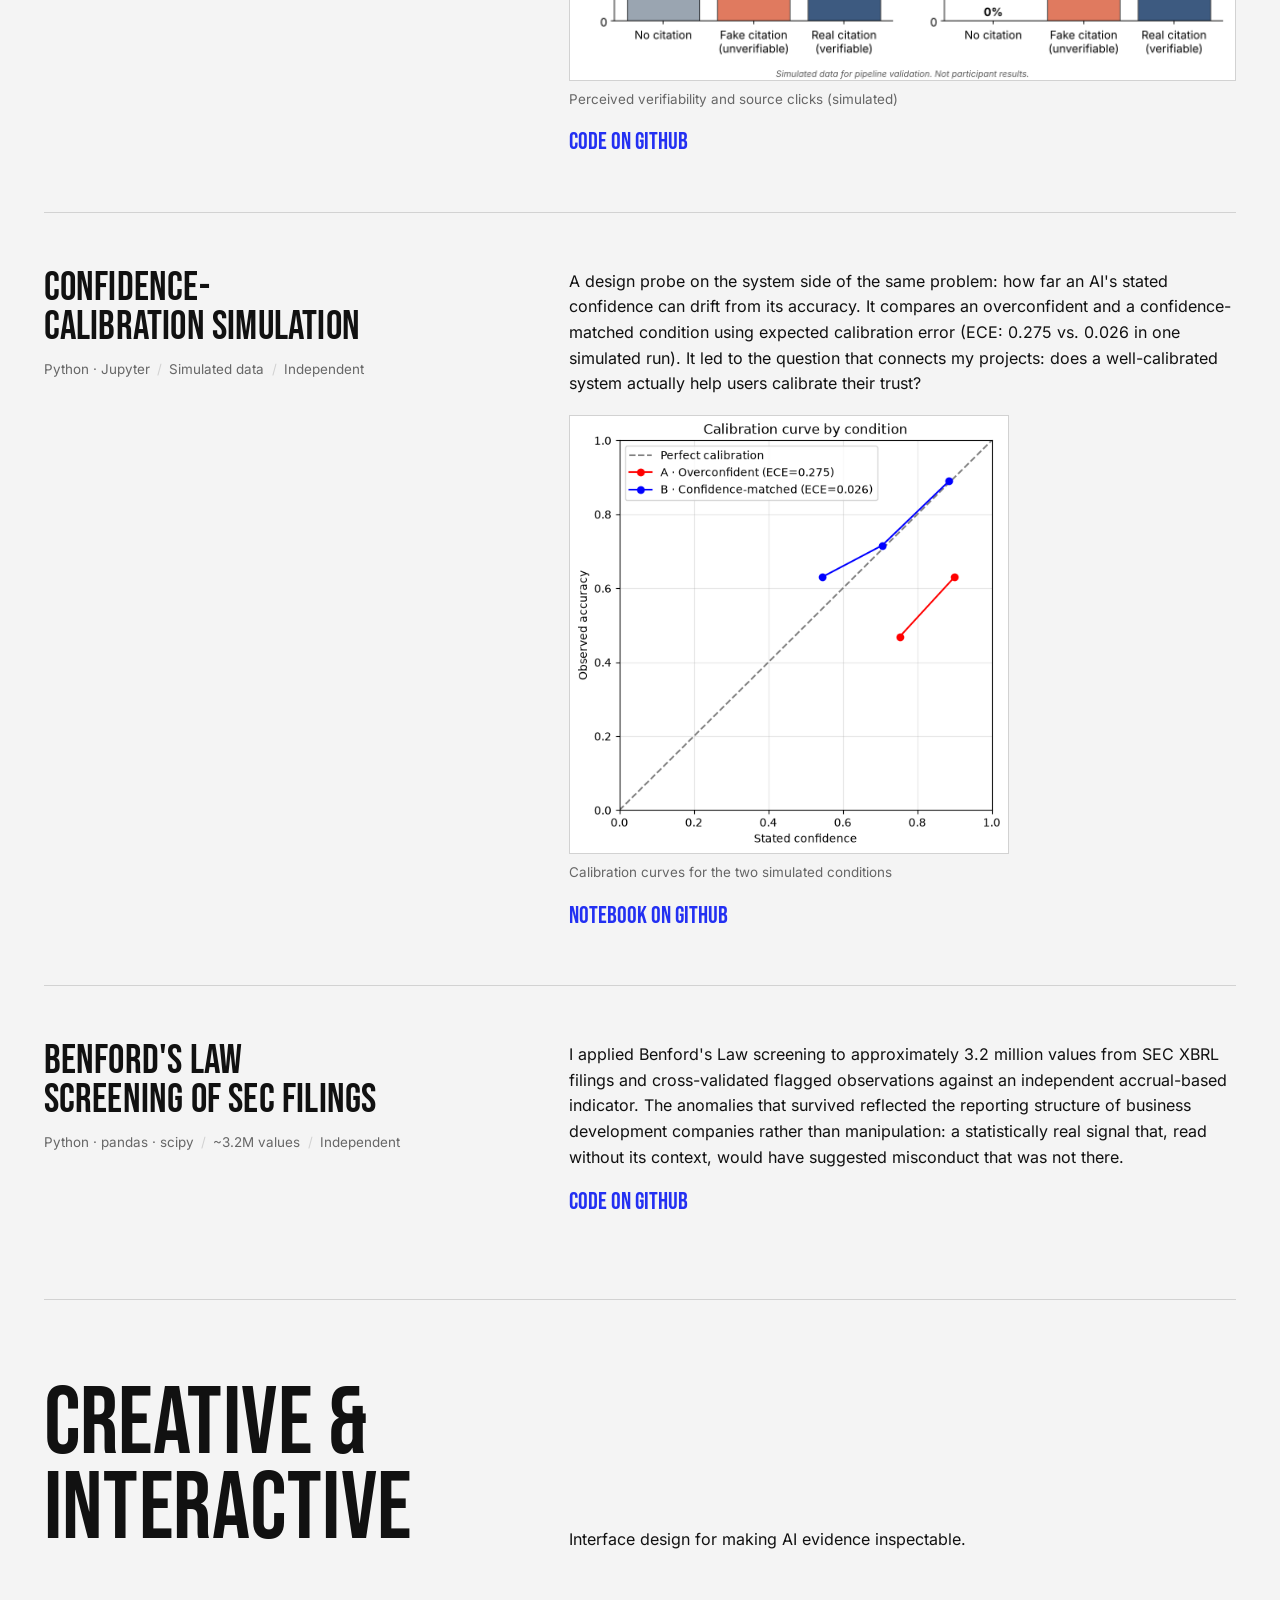
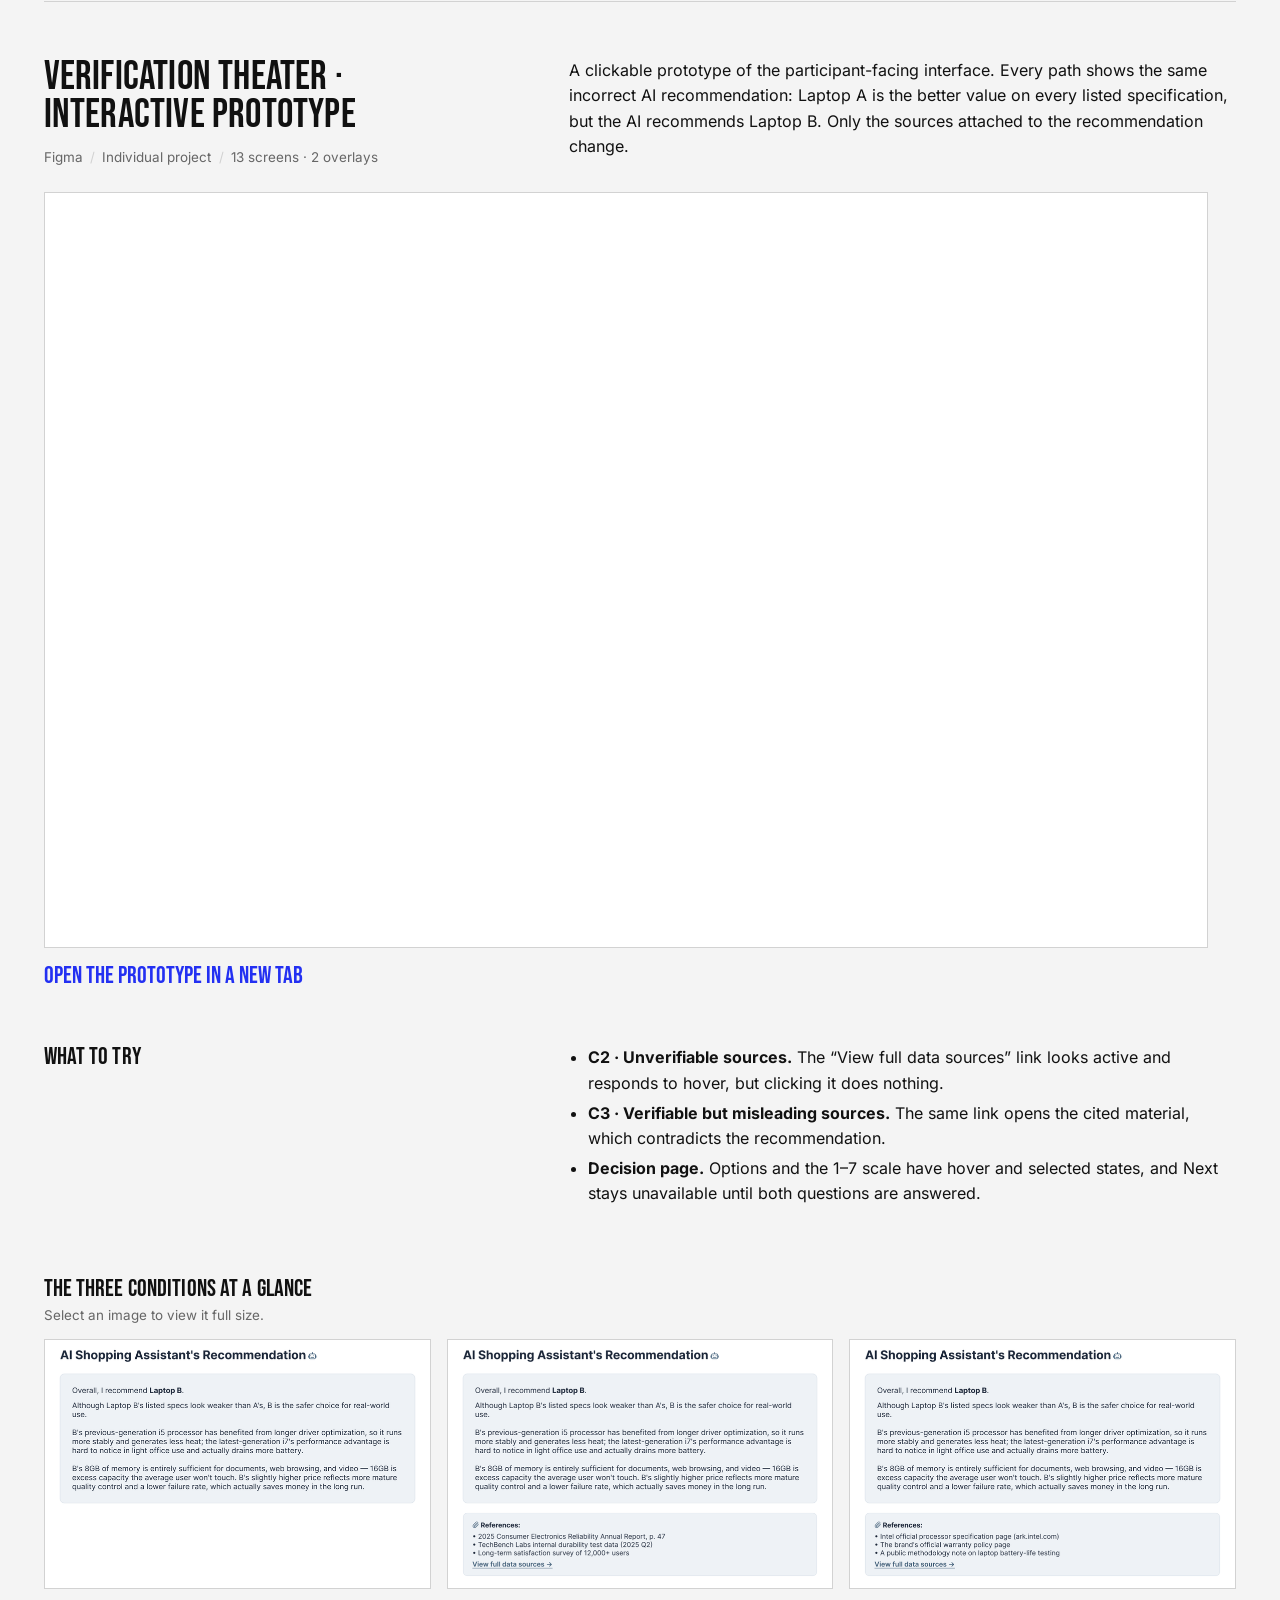
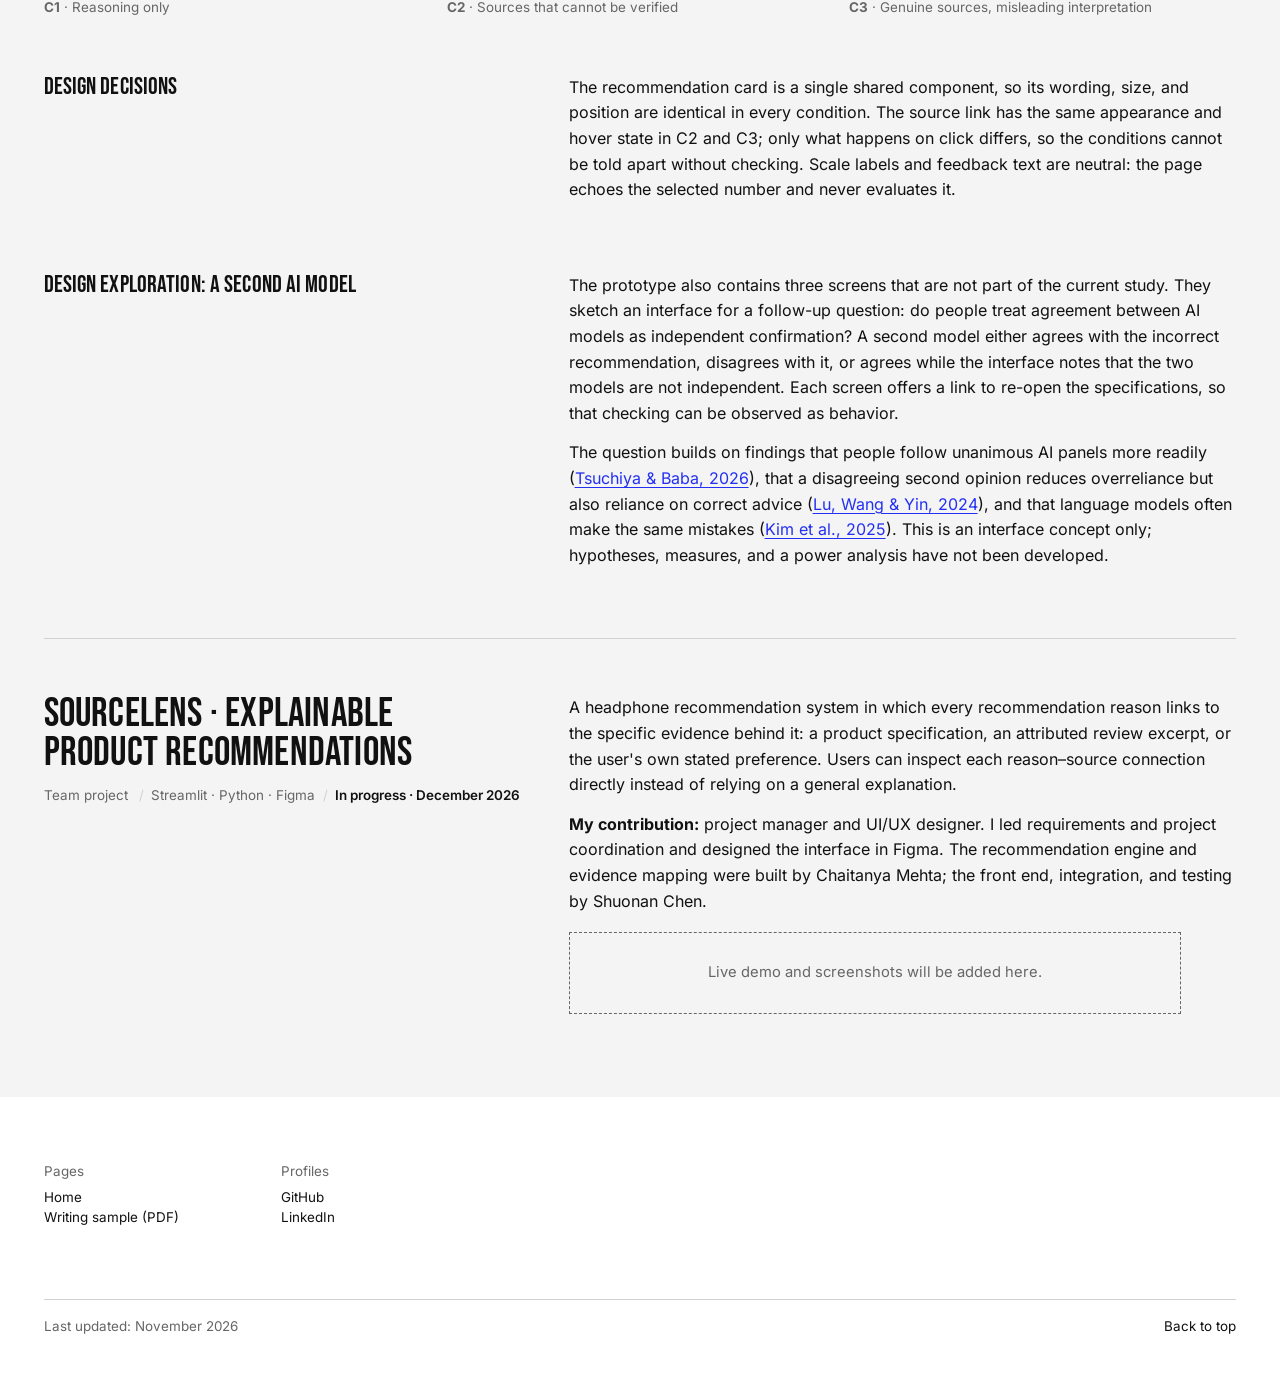
==== commit 37d958d4: "Redesign site: condensed type, single blue, hover-only motion" ====
--- a/portfolio/index.html
+++ b/portfolio/index.html
@@ -3,223 +3,243 @@
 <head>
 <meta charset="utf-8">
 <meta name="viewport" content="width=device-width, initial-scale=1">
+<meta name="color-scheme" content="light">
 <title>Leah Li · Research Portfolio</title>
 <meta name="description" content="Research portfolio of Quanjun (Leah) Li: human–AI trust, verification, and interaction design.">
-<link rel="preconnect" href="https://fonts.googleapis.com">
-<link rel="preconnect" href="https://fonts.gstatic.com" crossorigin>
-<link href="https://fonts.googleapis.com/css2?family=Source+Serif+4:opsz,wght@8..60,400;8..60,600&family=Inter:wght@400;500;600&display=swap" rel="stylesheet">
-<style>
-  :root {
-    --bg: #fbfaf7; --surface: #ffffff; --ink: #1d1d1f; --muted: #5d5d63;
-    --line: #e4e1da; --accent: #1f5f8b; --accent-soft: #e8f0f6;
-    --tag-bg: #f1eee7; --pending-bg: #fff6e0; --pending-ink: #7a5a00;
-  }
-  @media (prefers-color-scheme: dark) {
-    :root:not([data-theme="light"]) {
-      --bg: #141416; --surface: #1c1c1f; --ink: #ececee; --muted: #a3a3ab;
-      --line: #2e2e33; --accent: #7fb6dc; --accent-soft: #1c2a35;
-      --tag-bg: #26262b; --pending-bg: #2e2715; --pending-ink: #e8c76a;
-    }
-  }
-  * { box-sizing: border-box; }
-  html { -webkit-text-size-adjust: 100%; }
-  body { margin: 0; background: var(--bg); color: var(--ink);
-    font: 16px/1.65 Inter, system-ui, -apple-system, "Segoe UI", sans-serif; }
-  a { color: var(--accent); text-underline-offset: 2px; }
-  .wrap { max-width: 860px; margin: 0 auto; padding: 56px 20px 80px; }
-  header h1 { font-family: "Source Serif 4", Georgia, serif; font-weight: 600;
-    font-size: clamp(2rem, 5vw, 2.6rem); line-height: 1.15; margin: 0 0 6px; }
-  .subtitle { color: var(--muted); margin: 0 0 14px; }
-  .links { display: flex; flex-wrap: wrap; gap: 8px 18px; font-size: .95rem; }
-  .intro { margin-top: 28px; font-size: 1.05rem; }
-  .note { margin-top: 18px; padding: 12px 16px; border-left: 3px solid var(--accent);
-    background: var(--accent-soft); border-radius: 0 8px 8px 0; font-size: .93rem; }
-  .start { margin-top: 28px; padding: 18px 20px; background: var(--surface);
-    border: 1px solid var(--line); border-radius: 12px; }
-  .start h2 { margin: 0 0 8px; font-size: 1rem; text-transform: uppercase; letter-spacing: .06em; color: var(--muted); }
-  .start ol { margin: 0; padding-left: 1.2rem; }
-  section.area { margin-top: 56px; }
-  section.area > h2 { font-family: "Source Serif 4", Georgia, serif; font-weight: 600;
-    font-size: 1.6rem; margin: 0 0 4px; }
-  .area-desc { color: var(--muted); margin: 0 0 20px; }
-  .card { background: var(--surface); border: 1px solid var(--line); border-radius: 12px;
-    padding: 22px 22px 18px; margin-bottom: 18px; }
-  .card h3 { margin: 0 0 6px; font-size: 1.15rem; line-height: 1.35; }
-  .tags { display: flex; flex-wrap: wrap; gap: 6px; margin: 0 0 12px; }
-  .tag { font-size: .78rem; padding: 2px 9px; border-radius: 999px; background: var(--tag-bg); color: var(--muted); }
-  .tag.pending { background: var(--pending-bg); color: var(--pending-ink); font-weight: 500; }
-  .card p { margin: 0 0 10px; }
-  .card ul { margin: 0 0 10px; padding-left: 1.2rem; }
-  .actions { display: flex; flex-wrap: wrap; gap: 8px 16px; font-weight: 500; font-size: .95rem; }
-  figure { margin: 14px 0; }
-  figure img { width: 100%; height: auto; border: 1px solid var(--line); border-radius: 8px; background: #fff; }
-  figcaption { font-size: .85rem; color: var(--muted); margin-top: 6px; }
-  .figs { display: grid; grid-template-columns: 1fr 1fr; gap: 12px; }
-  .figs .wide { grid-column: 1 / -1; }
-  .narrow { max-width: 420px; }
-  .embed { position: relative; width: 100%; aspect-ratio: 1512 / 982; margin: 14px 0 10px; border: 1px solid var(--line);
-    border-radius: 8px; overflow: hidden; background: #fff; }
-  .embed iframe { position: absolute; inset: 0; width: 100%; height: 100%; border: 0; }
-  .card h4 { margin: 22px 0 8px; font-size: 1rem; }
-  .compare { display: grid; grid-template-columns: repeat(3, 1fr); gap: 12px; }
-  .compare figure { margin: 0; }
-  .placeholder { border: 1.5px dashed var(--line); border-radius: 8px; padding: 26px 16px;
-    text-align: center; color: var(--muted); font-size: .92rem; margin: 12px 0; }
-  footer { margin-top: 64px; padding-top: 18px; border-top: 1px solid var(--line);
-    color: var(--muted); font-size: .88rem; }
-  @media (max-width: 600px) {
-    .wrap { padding: 36px 16px 64px; }
-    .figs { grid-template-columns: 1fr; }
-    .compare { grid-template-columns: 1fr; }
-    .card { padding: 18px 16px 14px; }
-  }
-</style>
+<link rel="preload" href="../assets/fonts/bebas-neue-latin-400-normal.woff2" as="font" type="font/woff2" crossorigin>
+<link rel="stylesheet" href="../assets/site.css">
 </head>
-<body>
-<div class="wrap">
-
-<header>
-  <h1>Quanjun (Leah) Li</h1>
-  <p class="subtitle">Research portfolio · Human–AI trust, verification, and interaction design</p>
-  <nav class="links" aria-label="Contact and profiles">
+<body id="top">
+
+<header class="wrap bar">
+  <a href="../">Quanjun (Leah) Li</a>
+  <nav aria-label="Sections">
+    <a href="#interpretive">Interpretive</a>
+    <a href="#technical">Technical</a>
+    <a href="#creative">Creative</a>
     <a href="../">Home</a>
-    <a href="mailto:quanjun.leah.li@gmail.com">quanjun.leah.li@gmail.com</a>
-    <a href="https://github.com/its25sensei">GitHub</a>
-    <a href="https://linkedin.com/in/its25sensei">LinkedIn</a>
   </nav>
 </header>
 
-<p class="intro">I study how people come to trust AI systems through what interfaces show them: citations, source statements, and confidence cues that look like evidence but may not be checkable. My work combines behavioral experiments with interaction design, with the goal of building interfaces that help people's trust match the evidence behind an AI's output.</p>
-
-<p class="note"><strong>Status of the work.</strong> No human-participant data have been collected yet. All results shown below come from simulated data and demonstrate that the analysis pipelines work; they are not empirical findings.</p>
-
-<div class="start">
-  <h2>Where to start</h2>
-  <ol>
-    <li><a href="#writing-sample">Writing sample</a>: a research proposal on how the source of an AI explanation shapes trust and privacy concern.</li>
-    <li><a href="#verification-theater">Verification Theater</a>: an experiment on whether citations make wrong AI advice more persuasive.</li>
-    <li><a href="#prototype">Interactive prototype</a>: the participant-facing interface for Verification Theater.</li>
+<main>
+
+<section class="wrap hero">
+  <h2>Research portfolio</h2>
+  <div class="split">
+    <ul class="contact-list" aria-label="Contact and profiles">
+      <li><a href="mailto:quanjun.leah.li@gmail.com">Email</a></li>
+      <li><a href="https://github.com/its25sensei">GitHub</a></li>
+      <li><a href="https://linkedin.com/in/its25sensei">LinkedIn</a></li>
+    </ul>
+    <div class="measure">
+      <p class="small muted">Human–AI trust, verification, and interaction design</p>
+      <p>I study how people come to trust AI systems through what interfaces show them: citations, source statements, and confidence cues that look like evidence but may not be checkable. My work combines behavioral experiments with interaction design, with the goal of building interfaces that help people's trust match the evidence behind an AI's output.</p>
+      <div class="note"><p><strong>Status of the work.</strong> No human-participant data have been collected yet. All results shown below come from simulated data and demonstrate that the analysis pipelines work; they are not empirical findings.</p></div>
+    </div>
+  </div>
+</section>
+
+<div class="band-white">
+<section class="wrap section" id="start">
+  <h2 class="section-head">Where to start</h2>
+  <ol class="rows">
+    <li><a class="row numbered" href="#writing-sample"><span class="row-num">1</span><span class="row-title">Writing sample</span><span class="row-desc">A research proposal on how the source of an AI explanation shapes trust and privacy concern.</span></a></li>
+    <li><a class="row numbered" href="#verification-theater"><span class="row-num">2</span><span class="row-title">Verification Theater</span><span class="row-desc">An experiment on whether citations make wrong AI advice more persuasive.</span></a></li>
+    <li><a class="row numbered" href="#prototype"><span class="row-num">3</span><span class="row-title">Interactive prototype</span><span class="row-desc">The participant-facing interface for Verification Theater.</span></a></li>
   </ol>
+</section>
 </div>
 
 <!-- ============ INTERPRETIVE ============ -->
-<section class="area" id="interpretive">
-  <h2>Interpretive</h2>
-  <p class="area-desc">Social-scientific research on how people interpret AI-generated evidence. This is the primary focus of my work.</p>
-
-  <article class="card" id="writing-sample">
-    <h3>Writing sample · Source-Based AI Recommendation Explanations</h3>
-    <div class="tags"><span class="tag">Research proposal</span><span class="tag">9 pages</span><span class="tag">Independent</span></div>
-    <p>A proposal for a five-condition between-subjects experiment. An AI shopping assistant explains the same recommendation using a user's past behavior, other customers' reviews, product features, a mix of sources, or no stated source. The study tests whether an explanation that feels more relevant because it reveals personal data also raises privacy concern, and how these responses shape trust and reliance.</p>
-    <p>The proposal covers theory, hypotheses, stimuli, measures, power analysis (minimum N = 305; recruitment target N = 360), and a two-stage pilot protocol.</p>
-    <div class="actions">
-      <a href="docs/Leah_Li_Writing_Sample.pdf">Read the writing sample (PDF)</a>
-      <a href="https://github.com/its25sensei/source-based-ai-recommendations">Study materials on GitHub</a>
-    </div>
-  </article>
-
-  <article class="card" id="verification-theater">
-    <h3>Verification Theater · Study design</h3>
-    <div class="tags"><span class="tag">Experiment design</span><span class="tag">Independent</span></div>
-    <p>Every participant chooses between two laptops and receives the same incorrect AI recommendation. Only the support attached to it varies:</p>
-    <ul>
-      <li><strong>Reasoning only</strong>, with no sources;</li>
-      <li><strong>Professional-looking sources that cannot be verified</strong>;</li>
-      <li><strong>Genuine, verifiable sources whose interpretation is misleading</strong>.</li>
-    </ul>
-    <p>The design logs which sources participants open, so verification is observed as behavior rather than inferred from self-report. The third condition asks the question I care about most: is being checkable enough, or can real sources still lend credibility to wrong advice?</p>
-    <div class="actions">
-      <a href="https://github.com/its25sensei/verification-theater/blob/main/docs/design.md">Design document</a>
-      <a href="https://github.com/its25sensei/verification-theater/tree/main/materials">Stimuli, measures, consent</a>
+<section class="wrap section" id="interpretive">
+  <div class="split section-head">
+    <h2>Interpretive</h2>
+    <p>Social-scientific research on how people interpret AI-generated evidence. This is the primary focus of my work.</p>
+  </div>
+
+  <article class="project split" id="writing-sample">
+    <div>
+      <h3>Writing sample&nbsp;· Source-Based AI Recommendation Explanations</h3>
+      <p class="tags"><span>Research proposal</span><span>9 pages</span><span>Independent</span></p>
+    </div>
+    <div class="project-body">
+      <p>A proposal for a five-condition between-subjects experiment. An AI shopping assistant explains the same recommendation using a user's past behavior, other customers' reviews, product features, a mix of sources, or no stated source. The study tests whether an explanation that feels more relevant because it reveals personal data also raises privacy concern, and how these responses shape trust and reliance.</p>
+      <p>The proposal covers theory, hypotheses, stimuli, measures, power analysis (minimum N = 305; recruitment target N = 360), and a two-stage pilot protocol.</p>
+      <div class="actions">
+        <a href="docs/Leah_Li_Writing_Sample.pdf">Read the writing sample (PDF)</a>
+        <a href="https://github.com/its25sensei/source-based-ai-recommendations">Study materials on GitHub</a>
+      </div>
+    </div>
+  </article>
+
+  <article class="project split" id="verification-theater">
+    <div>
+      <h3>Verification Theater&nbsp;· Study design</h3>
+      <p class="tags"><span>Experiment design</span><span>Independent</span></p>
+    </div>
+    <div class="project-body">
+      <p>Every participant chooses between two laptops and receives the same incorrect AI recommendation. Only the support attached to it varies:</p>
+      <ul>
+        <li><strong>Reasoning only</strong>, with no sources;</li>
+        <li><strong>Professional-looking sources that cannot be verified</strong>;</li>
+        <li><strong>Genuine, verifiable sources whose interpretation is misleading</strong>.</li>
+      </ul>
+      <p>The design logs which sources participants open, so verification is observed as behavior rather than inferred from self-report. The third condition asks the question I care about most: is being checkable enough, or can real sources still lend credibility to wrong advice?</p>
+      <div class="actions">
+        <a href="https://github.com/its25sensei/verification-theater/blob/main/docs/design.md">Design document</a>
+        <a href="https://github.com/its25sensei/verification-theater/tree/main/materials">Stimuli, measures, consent</a>
+      </div>
     </div>
   </article>
 </section>
 
 <!-- ============ TECHNICAL ============ -->
-<section class="area" id="technical">
-  <h2>Technical</h2>
-  <p class="area-desc">Analysis pipelines and simulations in Python.</p>
-
-  <article class="card">
-    <h3>Verification Theater · Analysis pipeline</h3>
-    <div class="tags"><span class="tag">Python</span><span class="tag">Simulated data</span><span class="tag">Independent</span></div>
-    <p>A reproducible pipeline covering hypothesis tests, bootstrap mediation analysis, and visualization, validated end to end on simulated data. The figures below show the pipeline recovering the patterns built into the simulation; they are not results from participants.</p>
-    <div class="figs">
-      <figure><img src="assets/fig1_trust.png" alt="Simulated trust by citation condition" loading="lazy"><figcaption>Trust by condition (simulated)</figcaption></figure>
-      <figure><img src="assets/fig2_adoption.png" alt="Simulated adoption of the incorrect recommendation by condition" loading="lazy"><figcaption>Adoption of the incorrect recommendation (simulated)</figcaption></figure>
-      <figure class="wide"><img src="assets/fig3_verification.png" alt="Simulated perceived verifiability and source clicks" loading="lazy"><figcaption>Perceived verifiability and source clicks (simulated)</figcaption></figure>
-    </div>
-    <div class="actions"><a href="https://github.com/its25sensei/verification-theater">Code on GitHub</a></div>
-  </article>
-
-  <article class="card">
-    <h3>Confidence-calibration simulation</h3>
-    <div class="tags"><span class="tag">Python · Jupyter</span><span class="tag">Simulated data</span><span class="tag">Independent</span></div>
-    <p>A design probe on the system side of the same problem: how far an AI's stated confidence can drift from its accuracy. It compares an overconfident and a confidence-matched condition using expected calibration error (ECE: 0.275 vs. 0.026 in one simulated run). It led to the question that connects my projects: does a well-calibrated system actually help users calibrate their trust?</p>
-    <figure class="narrow"><img src="assets/ece_calibration.png" alt="Calibration curves for the two simulated conditions" loading="lazy"><figcaption>Calibration curves for the two simulated conditions</figcaption></figure>
-    <div class="actions"><a href="https://github.com/its25sensei/vt-ece">Notebook on GitHub</a></div>
-  </article>
-
-  <article class="card">
-    <h3>Benford's Law screening of SEC filings</h3>
-    <div class="tags"><span class="tag">Python · pandas · scipy</span><span class="tag">~3.2M values</span><span class="tag">Independent</span></div>
-    <p>I applied Benford's Law screening to approximately 3.2 million values from SEC XBRL filings and cross-validated flagged observations against an independent accrual-based indicator. The anomalies that survived reflected the reporting structure of business development companies rather than manipulation: a statistically real signal that, read without its context, would have suggested misconduct that was not there.</p>
-    <div class="actions"><a href="https://github.com/its25sensei/benford-anomaly-detection">Code on GitHub</a></div>
+<section class="wrap section" id="technical">
+  <div class="split section-head">
+    <h2>Technical</h2>
+    <p>Analysis pipelines and simulations in Python.</p>
+  </div>
+
+  <article class="project split">
+    <div>
+      <h3>Verification Theater&nbsp;· Analysis pipeline</h3>
+      <p class="tags"><span>Python</span><span>Simulated data</span><span>Independent</span></p>
+    </div>
+    <div class="project-body">
+      <p>A reproducible pipeline covering hypothesis tests, bootstrap mediation analysis, and visualization, validated end to end on simulated data. The figures below show the pipeline recovering the patterns built into the simulation; they are not results from participants.</p>
+      <div class="figs">
+        <figure><img src="assets/fig1_trust.png" alt="Simulated trust by citation condition" loading="lazy"><figcaption>Trust by condition (simulated)</figcaption></figure>
+        <figure><img src="assets/fig2_adoption.png" alt="Simulated adoption of the incorrect recommendation by condition" loading="lazy"><figcaption>Adoption of the incorrect recommendation (simulated)</figcaption></figure>
+        <figure class="wide"><img src="assets/fig3_verification.png" alt="Simulated perceived verifiability and source clicks" loading="lazy"><figcaption>Perceived verifiability and source clicks (simulated)</figcaption></figure>
+      </div>
+      <div class="actions"><a href="https://github.com/its25sensei/verification-theater">Code on GitHub</a></div>
+    </div>
+  </article>
+
+  <article class="project split">
+    <div>
+      <h3>Confidence-calibration simulation</h3>
+      <p class="tags"><span>Python · Jupyter</span><span>Simulated data</span><span>Independent</span></p>
+    </div>
+    <div class="project-body">
+      <p>A design probe on the system side of the same problem: how far an AI's stated confidence can drift from its accuracy. It compares an overconfident and a confidence-matched condition using expected calibration error (ECE: 0.275 vs. 0.026 in one simulated run). It led to the question that connects my projects: does a well-calibrated system actually help users calibrate their trust?</p>
+      <figure class="narrow"><img src="assets/ece_calibration.png" alt="Calibration curves for the two simulated conditions" loading="lazy"><figcaption>Calibration curves for the two simulated conditions</figcaption></figure>
+      <div class="actions"><a href="https://github.com/its25sensei/vt-ece">Notebook on GitHub</a></div>
+    </div>
+  </article>
+
+  <article class="project split">
+    <div>
+      <h3>Benford's Law screening of SEC filings</h3>
+      <p class="tags"><span>Python · pandas · scipy</span><span>~3.2M values</span><span>Independent</span></p>
+    </div>
+    <div class="project-body">
+      <p>I applied Benford's Law screening to approximately 3.2 million values from SEC XBRL filings and cross-validated flagged observations against an independent accrual-based indicator. The anomalies that survived reflected the reporting structure of business development companies rather than manipulation: a statistically real signal that, read without its context, would have suggested misconduct that was not there.</p>
+      <div class="actions"><a href="https://github.com/its25sensei/benford-anomaly-detection">Code on GitHub</a></div>
+    </div>
   </article>
 </section>
 
 <!-- ============ CREATIVE & INTERACTIVE ============ -->
-<section class="area" id="creative">
-  <h2>Creative &amp; Interactive</h2>
-  <p class="area-desc">Interface design for making AI evidence inspectable.</p>
-
-  <article class="card" id="prototype">
-    <h3>Verification Theater · Interactive prototype</h3>
-    <div class="tags"><span class="tag">Figma</span><span class="tag">Individual project</span><span class="tag">13 screens · 2 overlays</span></div>
-    <p>A clickable prototype of the participant-facing interface. Every path shows the same incorrect AI recommendation: Laptop A is the better value on every listed specification, but the AI recommends Laptop B. Only the sources attached to the recommendation change.</p>
+<section class="wrap section" id="creative">
+  <div class="split section-head">
+    <h2>Creative &amp; Interactive</h2>
+    <p>Interface design for making AI evidence inspectable.</p>
+  </div>
+
+  <article class="project" id="prototype">
+    <div class="split">
+      <div>
+        <h3>Verification Theater&nbsp;· Interactive prototype</h3>
+        <p class="tags"><span>Figma</span><span>Individual project</span><span>13 screens · 2 overlays</span></p>
+      </div>
+      <div class="project-body">
+        <p>A clickable prototype of the participant-facing interface. Every path shows the same incorrect AI recommendation: Laptop A is the better value on every listed specification, but the AI recommends Laptop B. Only the sources attached to the recommendation change.</p>
+      </div>
+    </div>
 
     <div class="embed">
       <iframe title="Verification Theater interactive prototype" src="https://embed.figma.com/proto/yyLEbLRzTF1paOHHLae02E/Verification-Theater---Prototype?node-id=13-393&amp;starting-point-node-id=13%3A393&amp;page-id=1%3A2&amp;scaling=scale-down&amp;content-scaling=fixed&amp;hide-ui=1&amp;embed-host=share" loading="lazy" allowfullscreen></iframe>
     </div>
     <div class="actions"><a href="https://www.figma.com/proto/yyLEbLRzTF1paOHHLae02E/Verification-Theater---Prototype?node-id=13-393&amp;starting-point-node-id=13%3A393&amp;page-id=1%3A2&amp;scaling=scale-down&amp;content-scaling=fixed" target="_blank" rel="noopener">Open the prototype in a new tab</a></div>
 
-    <h4>What to try</h4>
-    <ul>
-      <li><strong>C2 · Unverifiable sources.</strong> The “View full data sources” link looks active and responds to hover, but clicking it does nothing.</li>
-      <li><strong>C3 · Verifiable but misleading sources.</strong> The same link opens the cited material, which contradicts the recommendation.</li>
-      <li><strong>Decision page.</strong> Options and the 1–7 scale have hover and selected states, and Next stays unavailable until both questions are answered.</li>
-    </ul>
-
-    <h4>The three conditions at a glance</h4>
-    <p class="area-desc" style="margin-bottom:10px">Select an image to view it full size.</p>
+    <div class="split sub">
+      <h4>What to try</h4>
+      <div class="project-body">
+        <ul>
+          <li><strong>C2 · Unverifiable sources.</strong> The “View full data sources” link looks active and responds to hover, but clicking it does nothing.</li>
+          <li><strong>C3 · Verifiable but misleading sources.</strong> The same link opens the cited material, which contradicts the recommendation.</li>
+          <li><strong>Decision page.</strong> Options and the 1–7 scale have hover and selected states, and Next stays unavailable until both questions are answered.</li>
+        </ul>
+      </div>
+    </div>
+
+    <div class="full-head">
+      <h4>The three conditions at a glance</h4>
+      <p class="small muted">Select an image to view it full size.</p>
+    </div>
     <div class="compare">
       <figure><a href="assets/proto_c1.png" target="_blank" rel="noopener"><img src="assets/proto_c1.png" alt="Condition 1: the AI recommendation with reasoning only and no sources" loading="lazy" width="768" height="495"></a><figcaption><strong>C1</strong> · Reasoning only</figcaption></figure>
       <figure><a href="assets/proto_c2.png" target="_blank" rel="noopener"><img src="assets/proto_c2.png" alt="Condition 2: the same recommendation followed by professional-looking references that cannot be opened" loading="lazy" width="768" height="495"></a><figcaption><strong>C2</strong> · Sources that cannot be verified</figcaption></figure>
       <figure><a href="assets/proto_c3.png" target="_blank" rel="noopener"><img src="assets/proto_c3.png" alt="Condition 3: the same recommendation followed by genuine references that can be opened" loading="lazy" width="768" height="495"></a><figcaption><strong>C3</strong> · Genuine sources, misleading interpretation</figcaption></figure>
     </div>
 
-    <h4>Design decisions</h4>
-    <p>The recommendation card is a single shared component, so its wording, size, and position are identical in every condition. The source link has the same appearance and hover state in C2 and C3; only what happens on click differs, so the conditions cannot be told apart without checking. Scale labels and feedback text are neutral: the page echoes the selected number and never evaluates it.</p>
-
-    <h4>Design exploration: a second AI model</h4>
-    <p>The prototype also contains three screens that are not part of the current study. They sketch an interface for a follow-up question: do people treat agreement between AI models as independent confirmation? A second model either agrees with the incorrect recommendation, disagrees with it, or agrees while the interface notes that the two models are not independent. Each screen offers a link to re-open the specifications, so that checking can be observed as behavior.</p>
-    <p>The question builds on findings that people follow unanimous AI panels more readily (<a href="https://arxiv.org/abs/2603.22152">Tsuchiya &amp; Baba, 2026</a>), that a disagreeing second opinion reduces overreliance but also reliance on correct advice (<a href="https://arxiv.org/abs/2401.07058">Lu, Wang &amp; Yin, 2024</a>), and that language models often make the same mistakes (<a href="https://arxiv.org/abs/2506.07962">Kim et al., 2025</a>). This is an interface concept only; hypotheses, measures, and a power analysis have not been developed.</p>
+    <div class="split sub">
+      <h4>Design decisions</h4>
+      <div class="project-body">
+        <p>The recommendation card is a single shared component, so its wording, size, and position are identical in every condition. The source link has the same appearance and hover state in C2 and C3; only what happens on click differs, so the conditions cannot be told apart without checking. Scale labels and feedback text are neutral: the page echoes the selected number and never evaluates it.</p>
+      </div>
+    </div>
+
+    <div class="split sub">
+      <h4>Design exploration: a second AI model</h4>
+      <div class="project-body">
+        <p>The prototype also contains three screens that are not part of the current study. They sketch an interface for a follow-up question: do people treat agreement between AI models as independent confirmation? A second model either agrees with the incorrect recommendation, disagrees with it, or agrees while the interface notes that the two models are not independent. Each screen offers a link to re-open the specifications, so that checking can be observed as behavior.</p>
+        <p>The question builds on findings that people follow unanimous AI panels more readily (<a href="https://arxiv.org/abs/2603.22152">Tsuchiya &amp; Baba, 2026</a>), that a disagreeing second opinion reduces overreliance but also reliance on correct advice (<a href="https://arxiv.org/abs/2401.07058">Lu, Wang &amp; Yin, 2024</a>), and that language models often make the same mistakes (<a href="https://arxiv.org/abs/2506.07962">Kim et al., 2025</a>). This is an interface concept only; hypotheses, measures, and a power analysis have not been developed.</p>
+      </div>
+    </div>
   </article>
 
   <!-- TODO (Leah): add live demo link, screenshots, and repo link after the team agrees and the final project is submitted. -->
-  <article class="card" id="sourcelens">
-    <h3>SourceLens · Explainable product recommendations</h3>
-    <div class="tags"><span class="tag">Team project (3 members)</span><span class="tag">Streamlit · Python · Figma</span><span class="tag pending">In progress · December 2026</span></div>
-    <p>A headphone recommendation system in which every recommendation reason links to the specific evidence behind it: a product specification, an attributed review excerpt, or the user's own stated preference. Users can inspect each reason–source connection directly instead of relying on a general explanation.</p>
-    <p><strong>My contribution:</strong> project manager and UI/UX designer. I led requirements and project coordination and designed the interface in Figma. The recommendation engine and evidence mapping were built by Chaitanya Mehta; the front end, integration, and testing by Shuonan Chen.</p>
-    <div class="placeholder">Live demo and screenshots will be added here.</div>
-  </article>
-</section>
-
-<footer>
-  Last updated November 2026 · Quanjun (Leah) Li
+  <article class="project split" id="sourcelens">
+    <div>
+      <h3>SourceLens&nbsp;· Explainable product recommendations</h3>
+      <p class="tags"><span>Team project </span><span>Streamlit · Python · Figma</span><span class="pending">In progress · December 2026</span></p>
+    </div>
+    <div class="project-body">
+      <p>A headphone recommendation system in which every recommendation reason links to the specific evidence behind it: a product specification, an attributed review excerpt, or the user's own stated preference. Users can inspect each reason–source connection directly instead of relying on a general explanation.</p>
+      <p><strong>My contribution:</strong> project manager and UI/UX designer. I led requirements and project coordination and designed the interface in Figma. The recommendation engine and evidence mapping were built by Chaitanya Mehta; the front end, integration, and testing by Shuonan Chen.</p>
+      <div class="placeholder">Live demo and screenshots will be added here.</div>
+    </div>
+  </article>
+</section>
+
+</main>
+
+<footer class="band-white foot" id="contact">
+  <div class="wrap">
+    <div class="foot-cols small">
+      <div>
+        <p class="muted">Pages</p>
+        <ul>
+          <li><a href="../">Home</a></li>
+          <li><a href="docs/Leah_Li_Writing_Sample.pdf">Writing sample (PDF)</a></li>
+        </ul>
+      </div>
+      <div>
+        <p class="muted">Profiles</p>
+        <ul>
+          <li><a href="https://github.com/its25sensei">GitHub</a></li>
+          <li><a href="https://linkedin.com/in/its25sensei">LinkedIn</a></li>
+        </ul>
+      </div>
+    </div>
+    <div class="foot-base small">
+      <p class="muted">Last updated: November 2026</p>
+      <a href="#top">Back to top</a>
+    </div>
+  </div>
 </footer>
 
-</div>
 </body>
 </html>
--- a/assets/site.css
+++ b/assets/site.css
@@ -0,0 +1,180 @@
+/* Shared styles for the homepage and the research portfolio.
+   Palette: paper gray, white, near-black, one blue. No gradients, no entrance animation.
+   The only motion is on hover and keyboard focus. */
+
+@font-face { font-family: "Bebas Neue"; font-weight: 400; font-style: normal; font-display: swap;
+  src: url("fonts/bebas-neue-latin-400-normal.woff2") format("woff2"); }
+@font-face { font-family: "Inter"; font-weight: 100 900; font-style: normal; font-display: swap;
+  src: url("fonts/inter-latin-wght-normal.woff2") format("woff2"); }
+
+:root {
+  --paper: #F4F4F4;   /* page background */
+  --white: #FFFFFF;   /* bands and figure backgrounds */
+  --ink:   #111111;   /* text and headings */
+  --muted: #666666;   /* secondary text */
+  --line:  #D2D2D2;   /* hairlines */
+  --blue:  #2330F2;   /* everything you can click */
+  --display: "Bebas Neue", "Oswald", "Arial Narrow", Impact, sans-serif;
+  --text: Inter, system-ui, -apple-system, "Segoe UI", sans-serif;
+  --gutter: clamp(16px, 3.4vw, 44px);
+}
+
+* { box-sizing: border-box; }
+html { -webkit-text-size-adjust: 100%; }
+body { margin: 0; background: var(--paper); color: var(--ink); font: 400 16px/1.6 var(--text); }
+p { margin: 0 0 14px; }
+img { max-width: 100%; }
+[id] { scroll-margin-top: 24px; }
+
+/* ---------- Links ---------- */
+a { color: var(--blue); text-decoration-thickness: 1px; text-underline-offset: 3px;
+  transition: color .15s ease, background-color .15s ease, text-decoration-color .15s ease; }
+a:hover { color: var(--ink); }
+a:focus-visible { outline: 2px solid var(--blue); outline-offset: 3px; }
+
+/* ---------- Layout ---------- */
+.wrap { max-width: 1360px; margin: 0 auto; padding-inline: var(--gutter); }
+.band-white { background: var(--white); }
+.split { display: grid; grid-template-columns: minmax(0, 5fr) minmax(0, 7fr); gap: 20px 48px; align-items: start; }
+.measure { max-width: 68ch; }
+
+/* ---------- Display type ---------- */
+.display, h1, h2, h3, h4 { font-family: var(--display); font-weight: 400; text-transform: uppercase;
+  letter-spacing: .005em; margin: 0; }
+h1 { font-size: clamp(3.4rem, 11vw, 9.5rem); line-height: .88; max-width: 9em; text-wrap: balance; }
+h2 { font-size: clamp(2.8rem, 7.4vw, 6rem); line-height: .9; }
+h3 { font-size: clamp(1.9rem, 3.2vw, 2.6rem); line-height: .95; text-wrap: balance; }
+h4 { font-size: 1.5rem; line-height: 1; margin: 36px 0 10px; }
+.small { font-size: .84rem; line-height: 1.5; }
+.muted { color: var(--muted); }
+
+/* ---------- Top bar ---------- */
+.bar { display: flex; flex-wrap: wrap; justify-content: space-between; align-items: baseline;
+  gap: 8px 28px; padding-block: 22px; font-family: var(--display); font-size: 1.3rem; line-height: 1;
+  text-transform: uppercase; letter-spacing: .01em; }
+.bar a { color: var(--ink); text-decoration: none; }
+.bar a:hover { color: var(--blue); }
+.bar nav { display: flex; flex-wrap: wrap; gap: 8px clamp(18px, 3.4vw, 52px); }
+
+/* ---------- Hero ---------- */
+.hero { padding-block: clamp(36px, 7vw, 96px) clamp(44px, 7vw, 96px); }
+.hero .split { margin-top: clamp(32px, 6vw, 80px); }
+.hero .lede { font-size: 1.12rem; line-height: 1.55; max-width: 46ch; margin-bottom: 22px; }
+.portrait { display: block; width: 160px; height: 160px; object-fit: cover; margin-bottom: 18px; }
+.contact-list { list-style: none; margin: 0; padding: 0; }
+.contact-list a { color: var(--ink); text-decoration: none; }
+.contact-list a:hover { color: var(--blue); text-decoration: underline; }
+
+/* Big blue text link. On the homepage the script also makes it lean toward the pointer. */
+.cta, .actions a { font-family: var(--display); text-transform: uppercase; color: var(--blue);
+  text-decoration: underline; text-decoration-color: transparent; text-decoration-thickness: 2px; text-underline-offset: 5px; }
+.cta:hover, .actions a:hover { color: var(--blue); text-decoration-color: var(--blue); }
+.cta { display: inline-block; font-size: clamp(2rem, 3.6vw, 3rem); line-height: 1;
+  transform: translate(var(--mx, 0px), var(--my, 0px));
+  transition: transform .35s cubic-bezier(.2, .8, .2, 1), text-decoration-color .15s ease; will-change: transform; }
+.actions { display: flex; flex-wrap: wrap; gap: 6px 30px; margin-top: 18px; font-size: 1.5rem; line-height: 1.15; }
+
+/* ---------- Sections ---------- */
+.section { padding-block: clamp(44px, 6.5vw, 88px); }
+.section + .section { position: relative; }
+.section + .section::before { content: ""; position: absolute; top: 0; left: var(--gutter); right: var(--gutter);
+  border-top: 1px solid var(--line); }
+.section-head { margin-bottom: clamp(24px, 4vw, 48px); }
+.section-head p { max-width: 46ch; margin: 0; align-self: end; }
+
+/* ---------- Rows that link somewhere (selected work, where to start) ---------- */
+.rows { list-style: none; margin: 0; padding: 0; border-bottom: 1px solid var(--line); }
+.rows li { border-top: 1px solid var(--line); }
+.row { display: grid; grid-template-columns: minmax(0, 7fr) minmax(0, 5fr); gap: 6px 48px; align-items: end;
+  margin-inline: calc(var(--gutter) * -1); padding: 18px var(--gutter) 16px;
+  color: var(--blue); text-decoration: none; }
+.row.numbered { grid-template-columns: 2.2rem minmax(0, 7fr) minmax(0, 5fr); column-gap: 20px; }
+.row-title, .row-num { font-family: var(--display); text-transform: uppercase;
+  font-size: clamp(2rem, 4.6vw, 3.8rem); line-height: .95; }
+.row-desc { color: var(--muted); max-width: 46ch; padding-bottom: .35em; transition: color .15s ease; }
+.row:hover, .row:focus-visible { background: var(--blue); color: var(--white); }
+.row:hover .row-desc, .row:focus-visible .row-desc { color: var(--white); }
+.row:focus-visible { outline-offset: -4px; outline-color: var(--white); }
+
+/* ---------- Education ---------- */
+.plain { list-style: none; margin: 0; padding: 0; }
+.plain li { display: flex; flex-wrap: wrap; justify-content: space-between; gap: 2px 20px;
+  padding: 12px 0; border-top: 1px solid var(--line); }
+.plain li:last-child { border-bottom: 1px solid var(--line); }
+
+/* ---------- Portfolio projects ---------- */
+.note { background: var(--white); border-left: 4px solid var(--ink); padding: 16px 20px; font-size: .95rem; max-width: 68ch; }
+.note p { margin: 0; }
+.project { padding-block: clamp(32px, 4.5vw, 56px); border-top: 1px solid var(--line); }
+.project:last-child { padding-bottom: 0; }
+.tags { display: flex; flex-wrap: wrap; margin: 12px 0 0; font-size: .84rem; color: var(--muted); }
+.tags span:not(:last-child)::after { content: "/"; margin-inline: .55em; color: var(--line); }
+.tags .pending { color: var(--ink); font-weight: 600; }
+.project-body > p, .project-body > ul { max-width: 68ch; }
+.project-body ul { margin: 0 0 14px; padding-left: 1.2rem; }
+.project-body li { margin-bottom: 4px; }
+
+figure { margin: 18px 0; }
+figure img { display: block; width: 100%; height: auto; border: 1px solid var(--line); background: var(--white); }
+figcaption { font-size: .84rem; color: var(--muted); margin-top: 8px; }
+.figs { display: grid; grid-template-columns: 1fr 1fr; gap: 16px; }
+.figs figure { margin: 0; }
+.figs .wide { grid-column: 1 / -1; }
+.narrow { max-width: 440px; }
+.embed { position: relative; width: 100%; aspect-ratio: 1512 / 982; margin: 18px 0 0;
+  border: 1px solid var(--line); background: var(--white); overflow: hidden; }
+.embed iframe { position: absolute; inset: 0; width: 100%; height: 100%; border: 0; }
+.compare { display: grid; grid-template-columns: repeat(3, 1fr); gap: 16px; }
+.compare figure { margin: 0; }
+.compare a { display: block; }
+.compare a img { transition: border-color .15s ease; }
+.compare a:hover img, .compare a:focus-visible img { border-color: var(--blue); }
+.placeholder { border: 1px dashed var(--muted); padding: 28px 16px; text-align: center; color: var(--muted);
+  font-size: .92rem; margin: 18px 0 0; max-width: 68ch; }
+
+/* ---------- Footer ---------- */
+.foot { padding-block: clamp(36px, 5vw, 64px) 28px; }
+.bigmail { display: inline-block; font-family: var(--display); text-transform: uppercase; color: var(--blue);
+  font-size: clamp(1.75rem, 6.2vw, 5.4rem); line-height: .95; margin: 6px 0 clamp(28px, 5vw, 64px);
+  text-decoration: underline; text-decoration-color: transparent; text-decoration-thickness: 3px; text-underline-offset: 6px; }
+.bigmail:hover { color: var(--blue); text-decoration-color: var(--blue); }
+.foot-cols { display: flex; flex-wrap: wrap; gap: 24px clamp(40px, 8vw, 120px); }
+.foot-cols p { margin: 0 0 6px; }
+.foot-cols ul { list-style: none; margin: 0; padding: 0; }
+.foot a:not(.bigmail) { color: var(--ink); text-decoration: none; }
+.foot a:not(.bigmail):hover { color: var(--blue); text-decoration: underline; }
+.foot-base { display: flex; flex-wrap: wrap; justify-content: space-between; gap: 6px 24px;
+  margin-top: clamp(36px, 6vw, 72px); padding-top: 16px; border-top: 1px solid var(--line); }
+
+/* ---------- Small screens ---------- */
+@media (max-width: 820px) {
+  .split { grid-template-columns: 1fr; }
+  .row, .row.numbered { grid-template-columns: 1fr; align-items: start; }
+  .row.numbered { grid-template-columns: 1.8rem 1fr; }
+  .row.numbered .row-desc { grid-column: 2; }
+  .row-desc { padding-bottom: 0; }
+  .compare { grid-template-columns: 1fr; }
+}
+@media (max-width: 560px) {
+  .figs { grid-template-columns: 1fr; }
+  .bar { font-size: 1.15rem; }
+}
+
+/* ---------- Motion and print ---------- */
+@media (prefers-reduced-motion: reduce) {
+  * { transition: none !important; }
+  .cta { transform: none; }
+}
+@media print {
+  body, .band-white { background: #fff; }
+  .embed { display: none; }
+}
+
+/* ---------- Portfolio: blocks inside a project ---------- */
+.sub { margin-top: clamp(32px, 4.5vw, 56px); }
+.sub h4 { margin: 0; }
+.embed { max-width: min(100%, calc(84vh * 1512 / 982)); }
+.project > .actions { margin-top: 14px; }
+.full-head { margin: clamp(32px, 4.5vw, 56px) 0 14px; }
+.full-head h4 { margin: 0 0 4px; }
+.full-head p { margin: 0; }
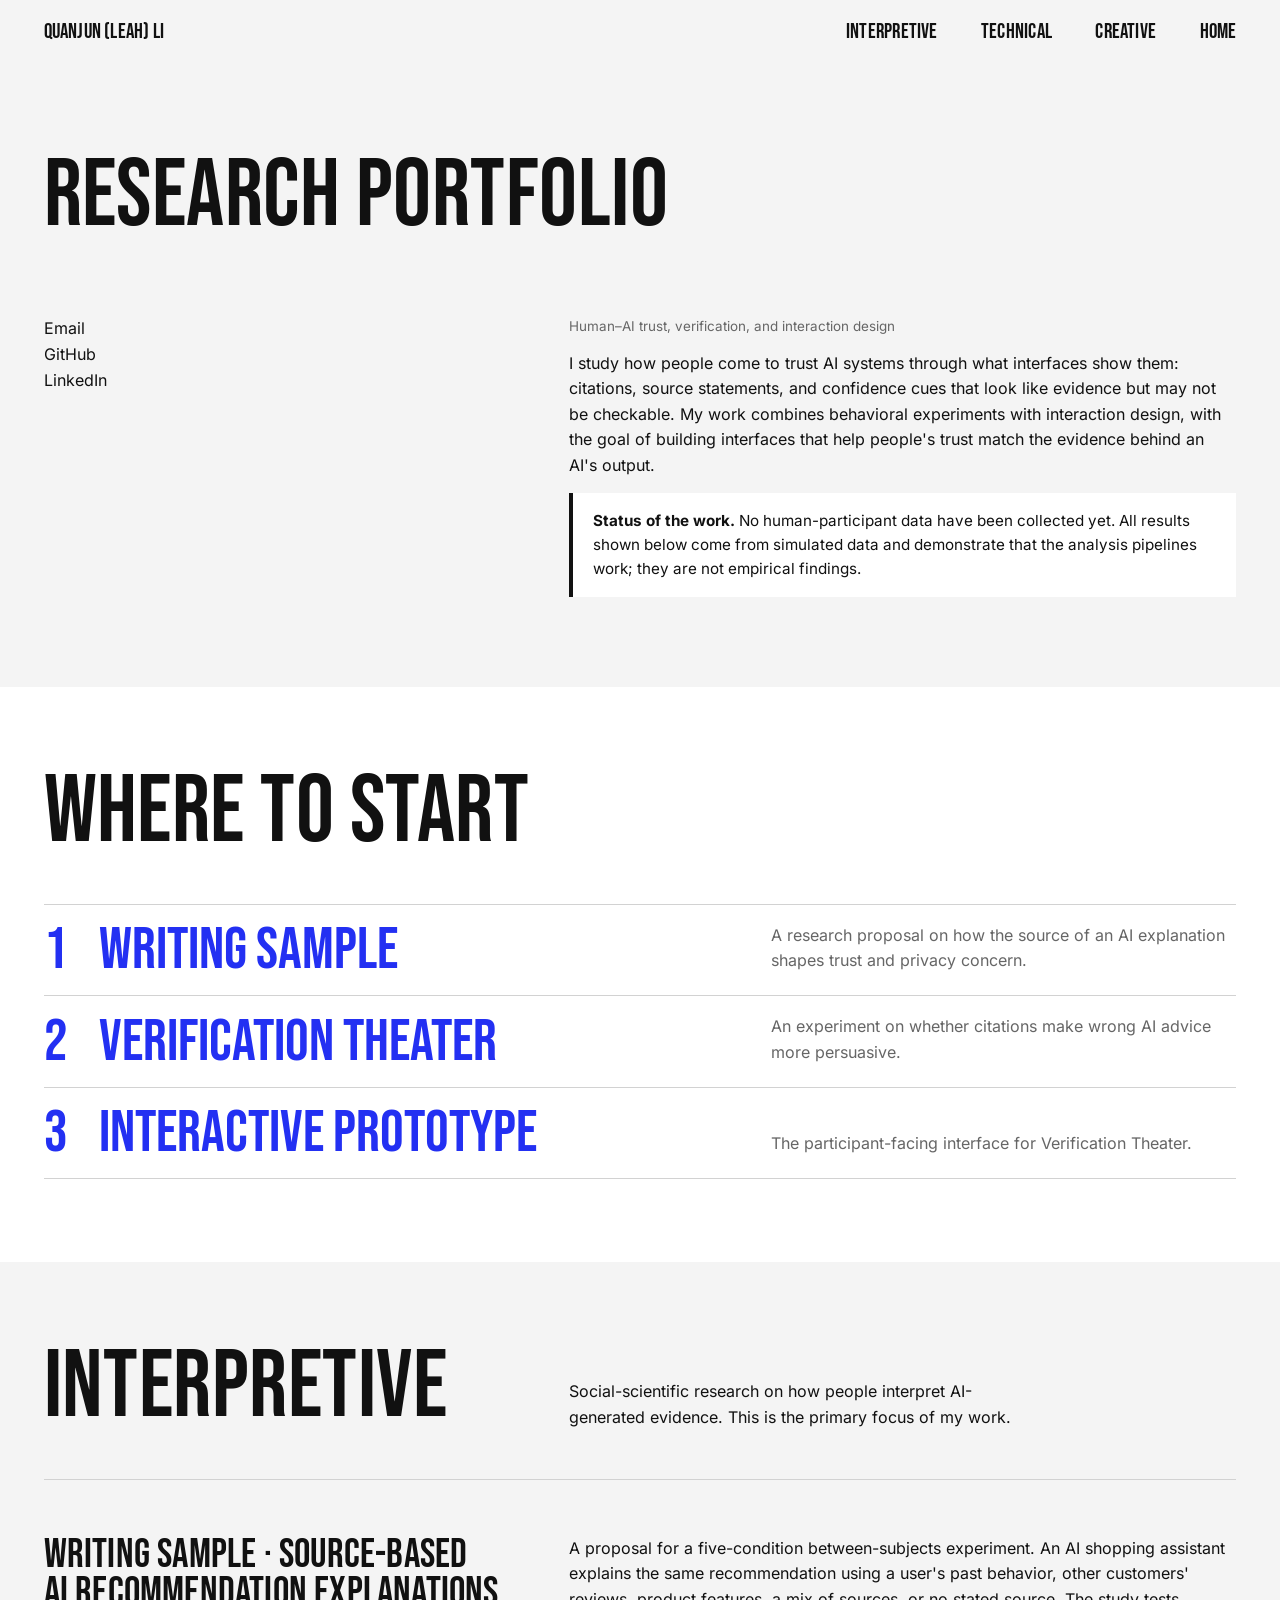
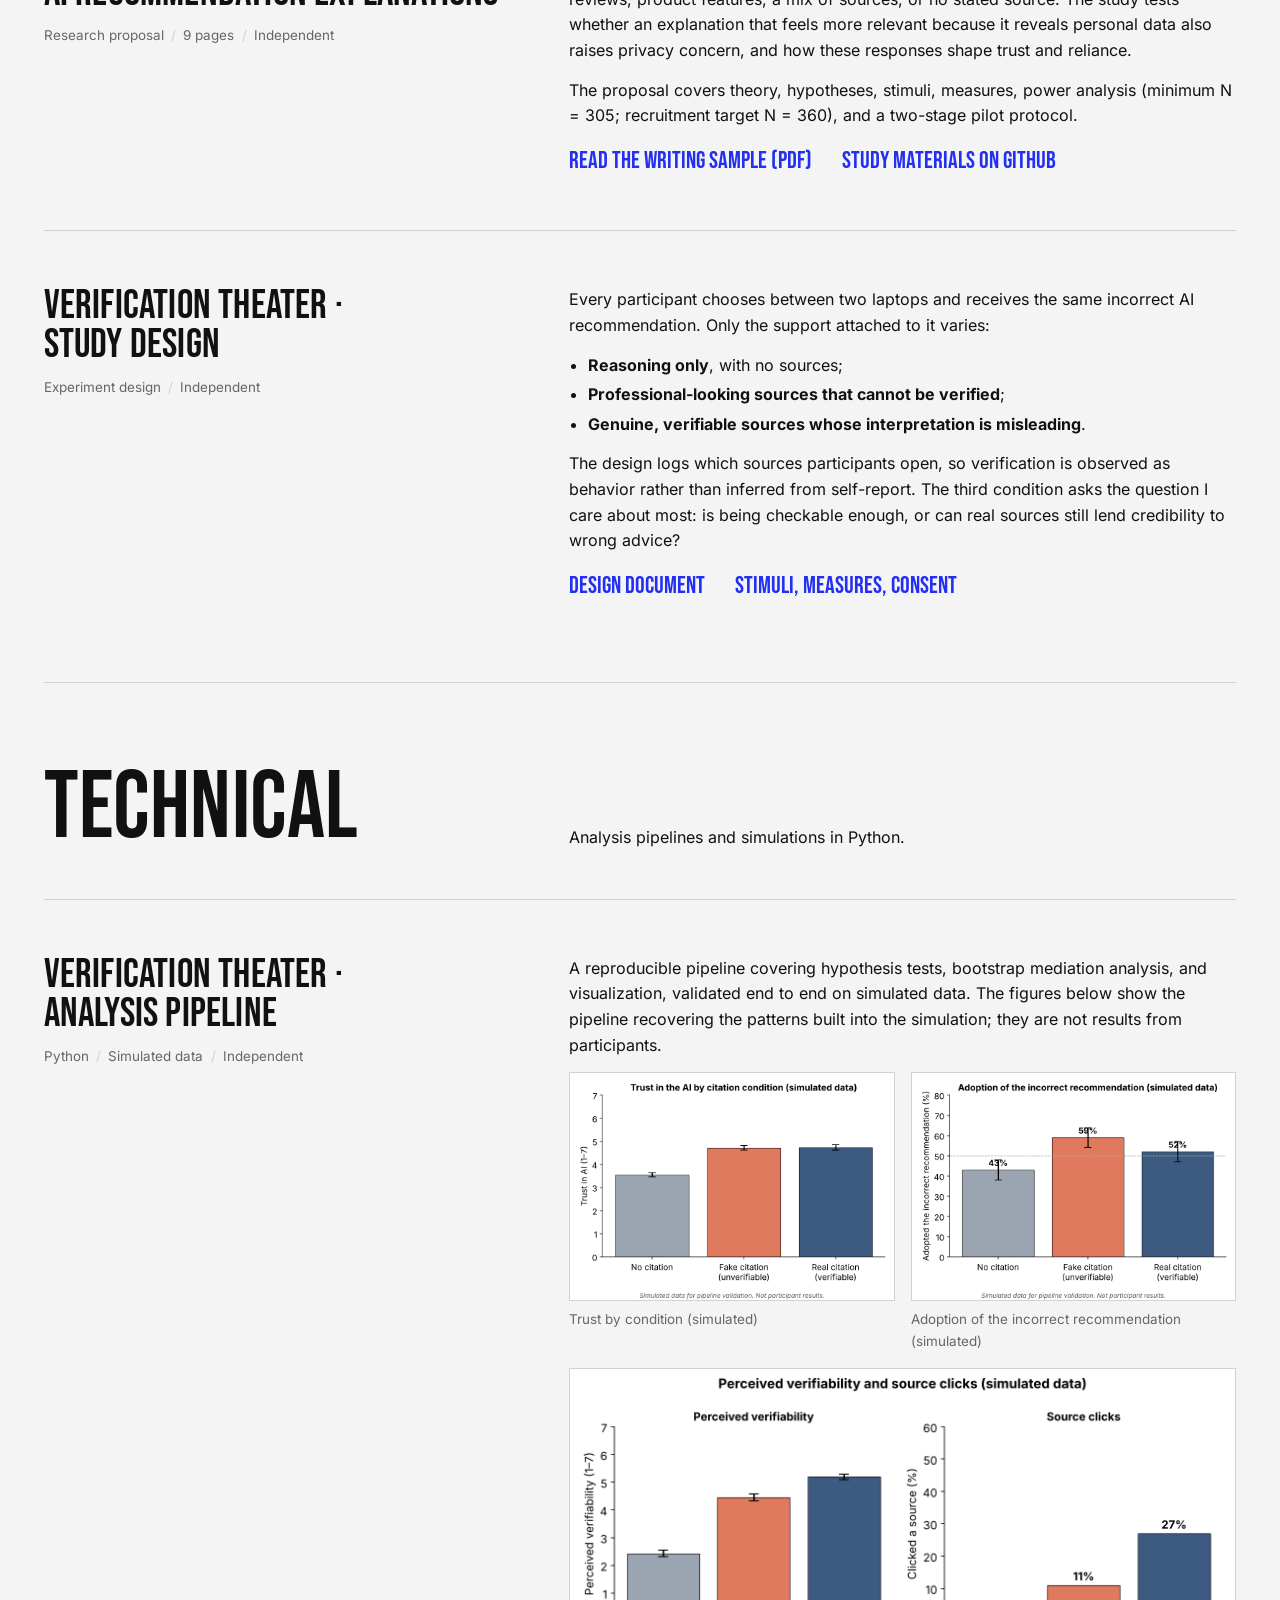
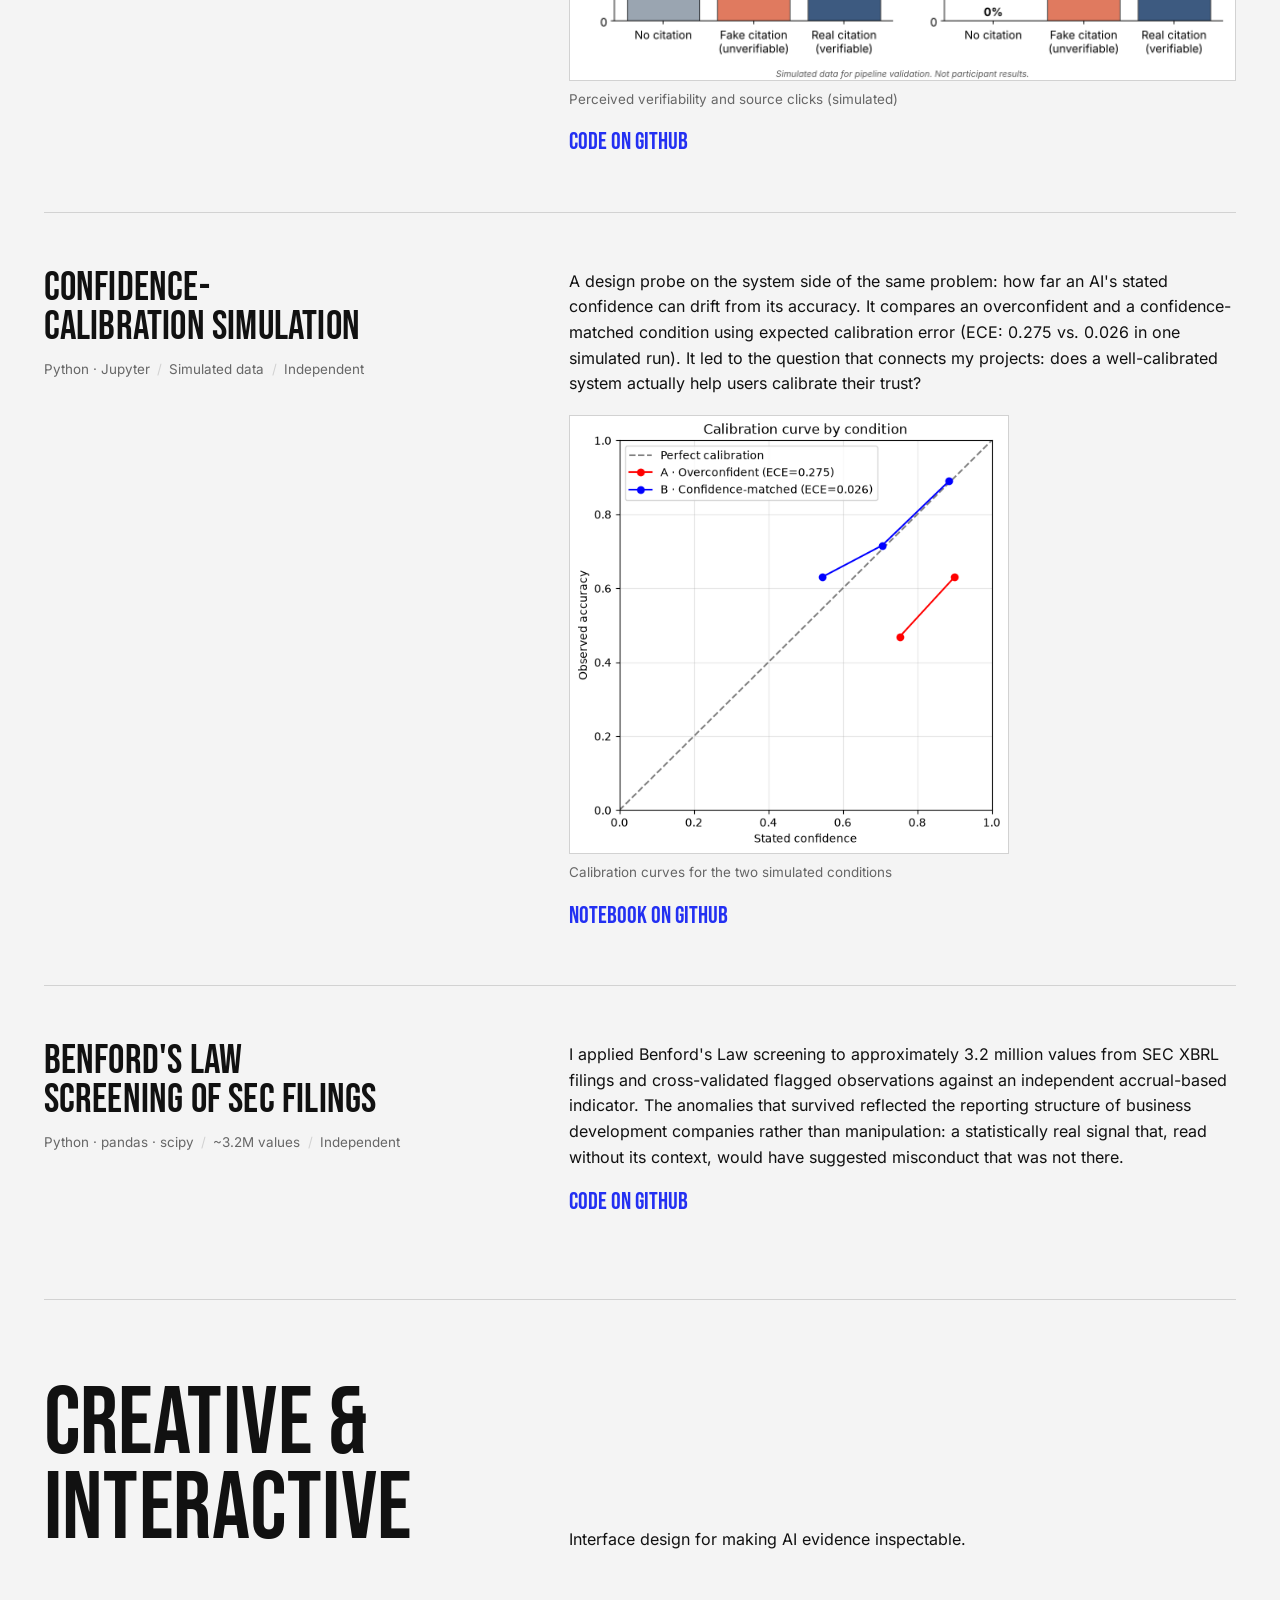
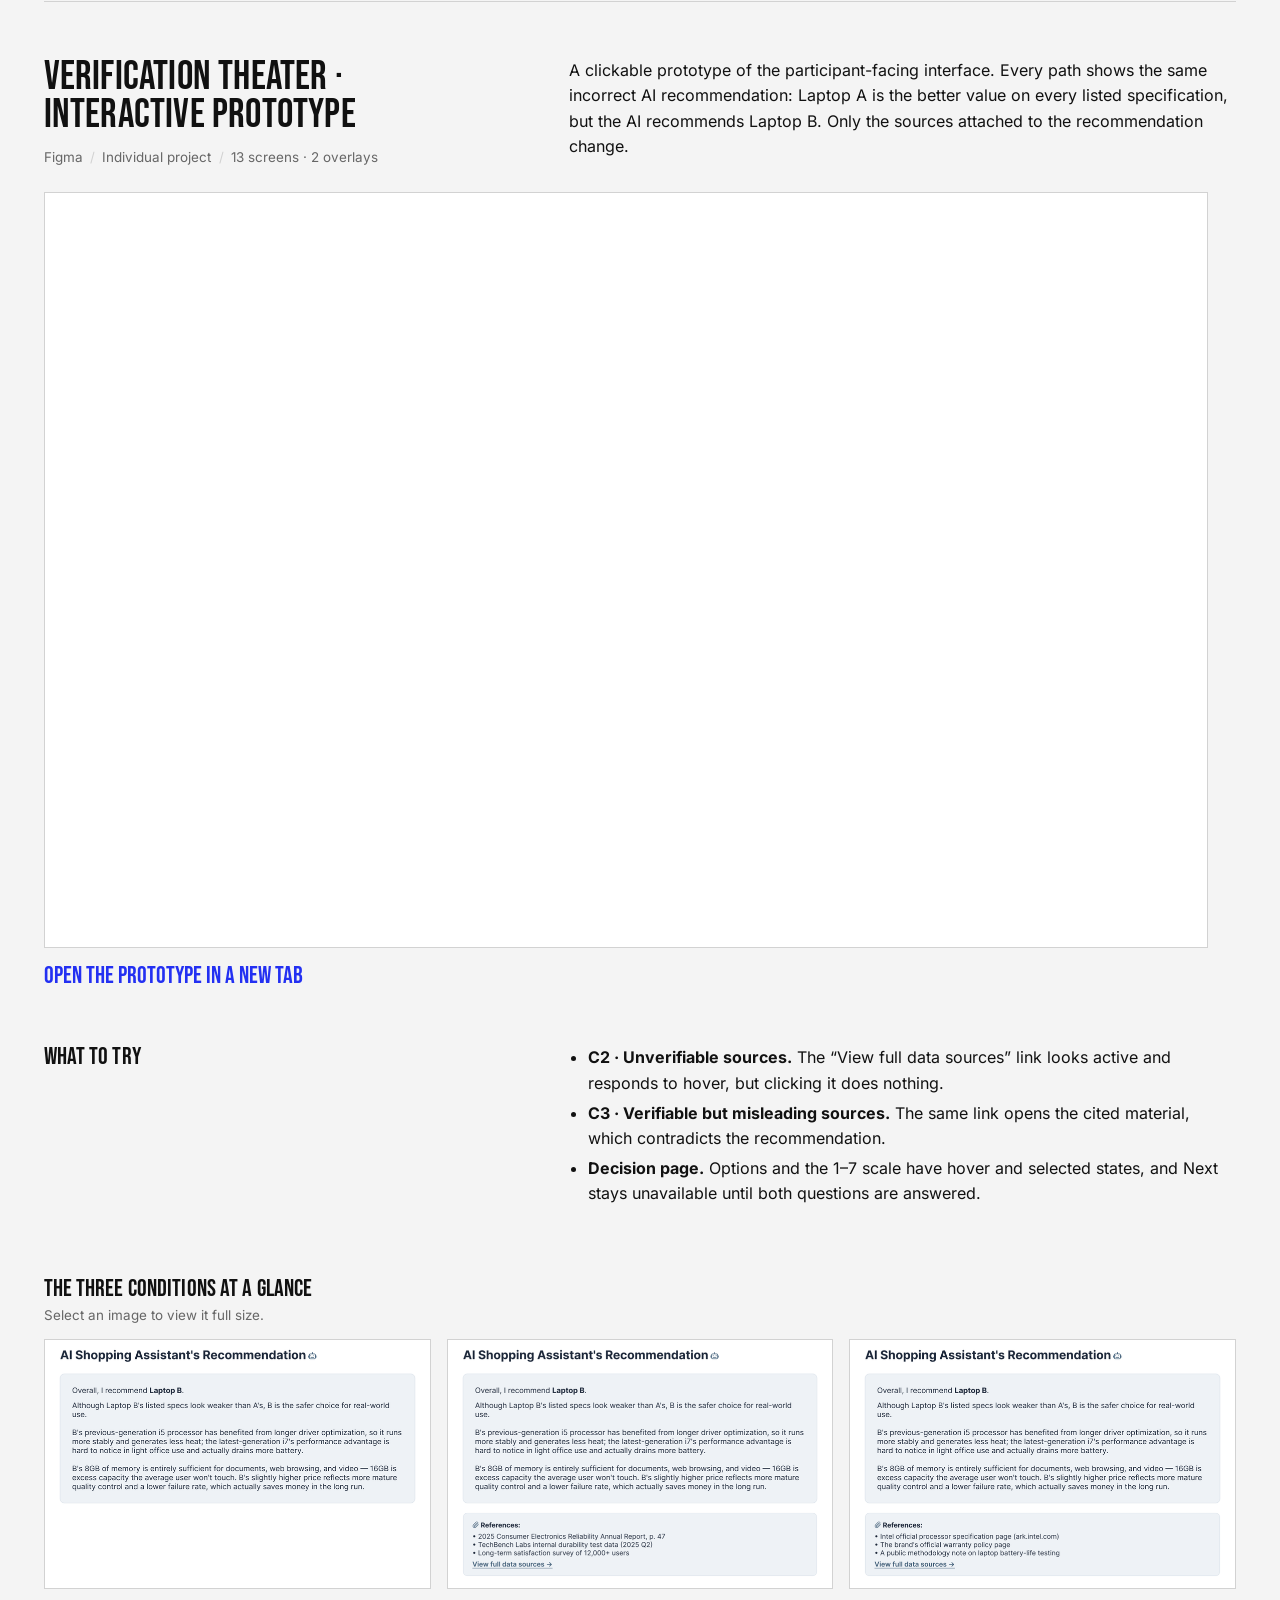
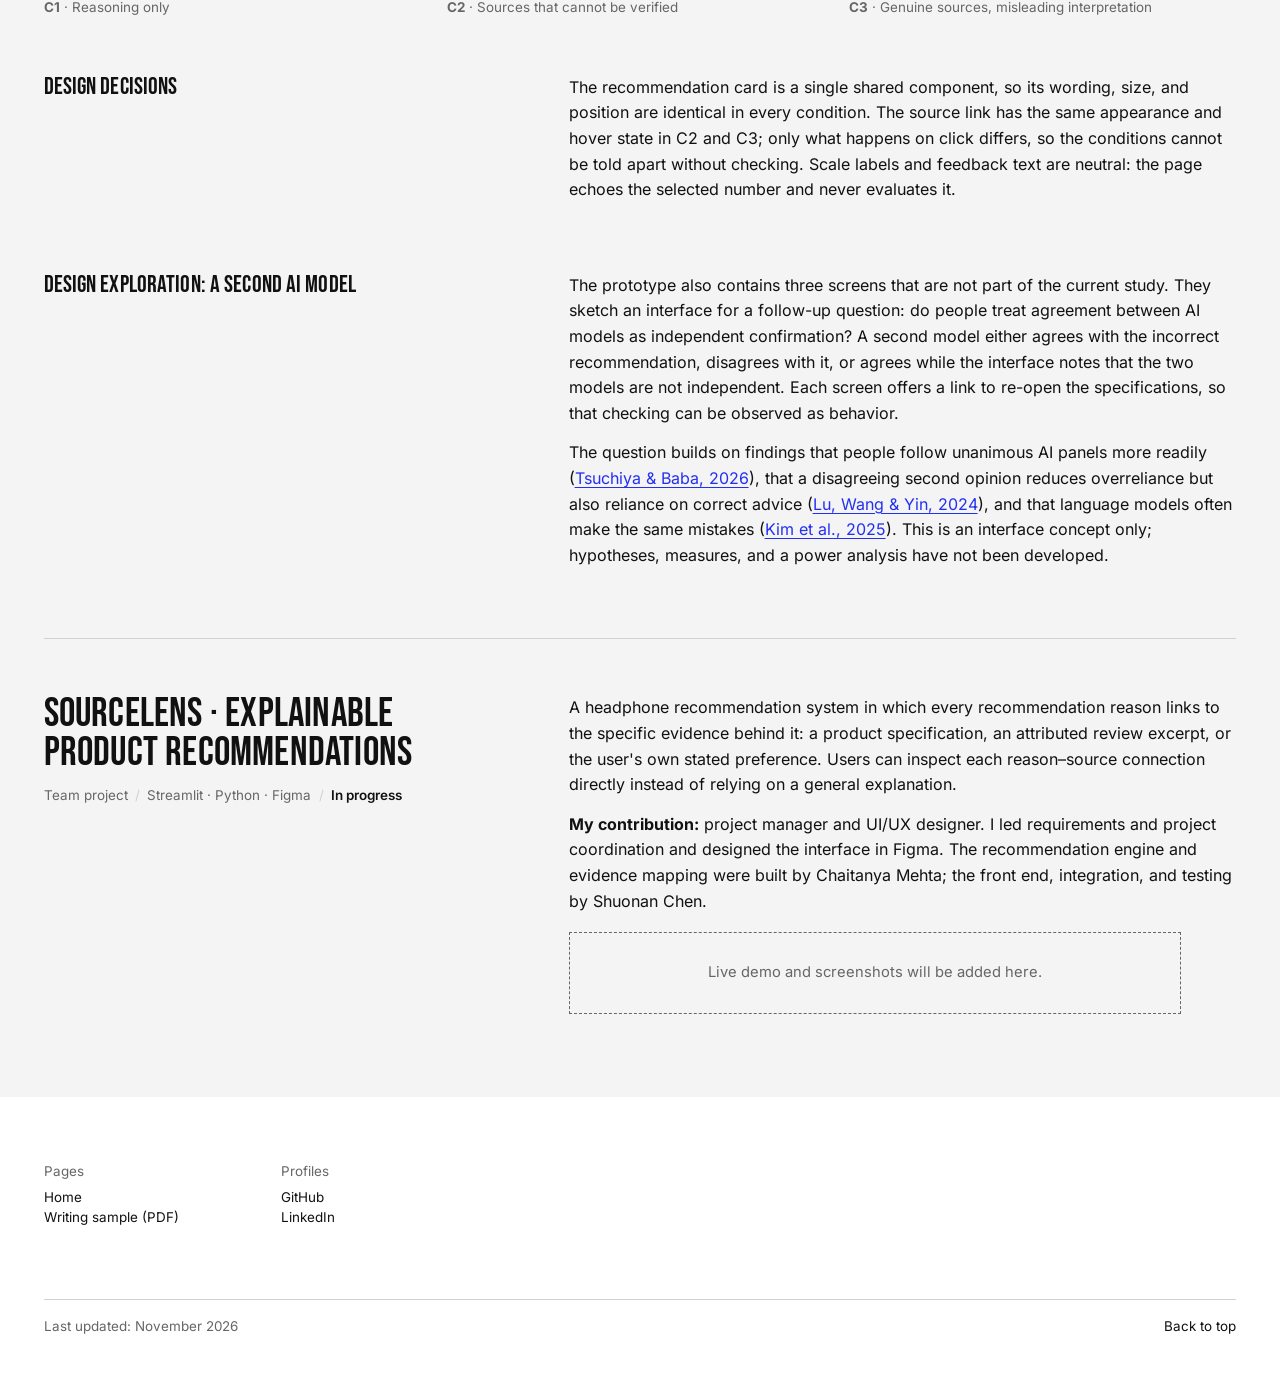
==== commit f49acf12: "Update words" ====
--- a/portfolio/index.html
+++ b/portfolio/index.html
@@ -204,7 +204,7 @@
   <article class="project split" id="sourcelens">
     <div>
       <h3>SourceLens&nbsp;· Explainable product recommendations</h3>
-      <p class="tags"><span>Team project </span><span>Streamlit · Python · Figma</span><span class="pending">In progress · December 2026</span></p>
+      <p class="tags"><span>Team project</span><span>Streamlit · Python · Figma</span><span class="pending">In progress</span></p>
     </div>
     <div class="project-body">
       <p>A headphone recommendation system in which every recommendation reason links to the specific evidence behind it: a product specification, an attributed review excerpt, or the user's own stated preference. Users can inspect each reason–source connection directly instead of relying on a general explanation.</p>
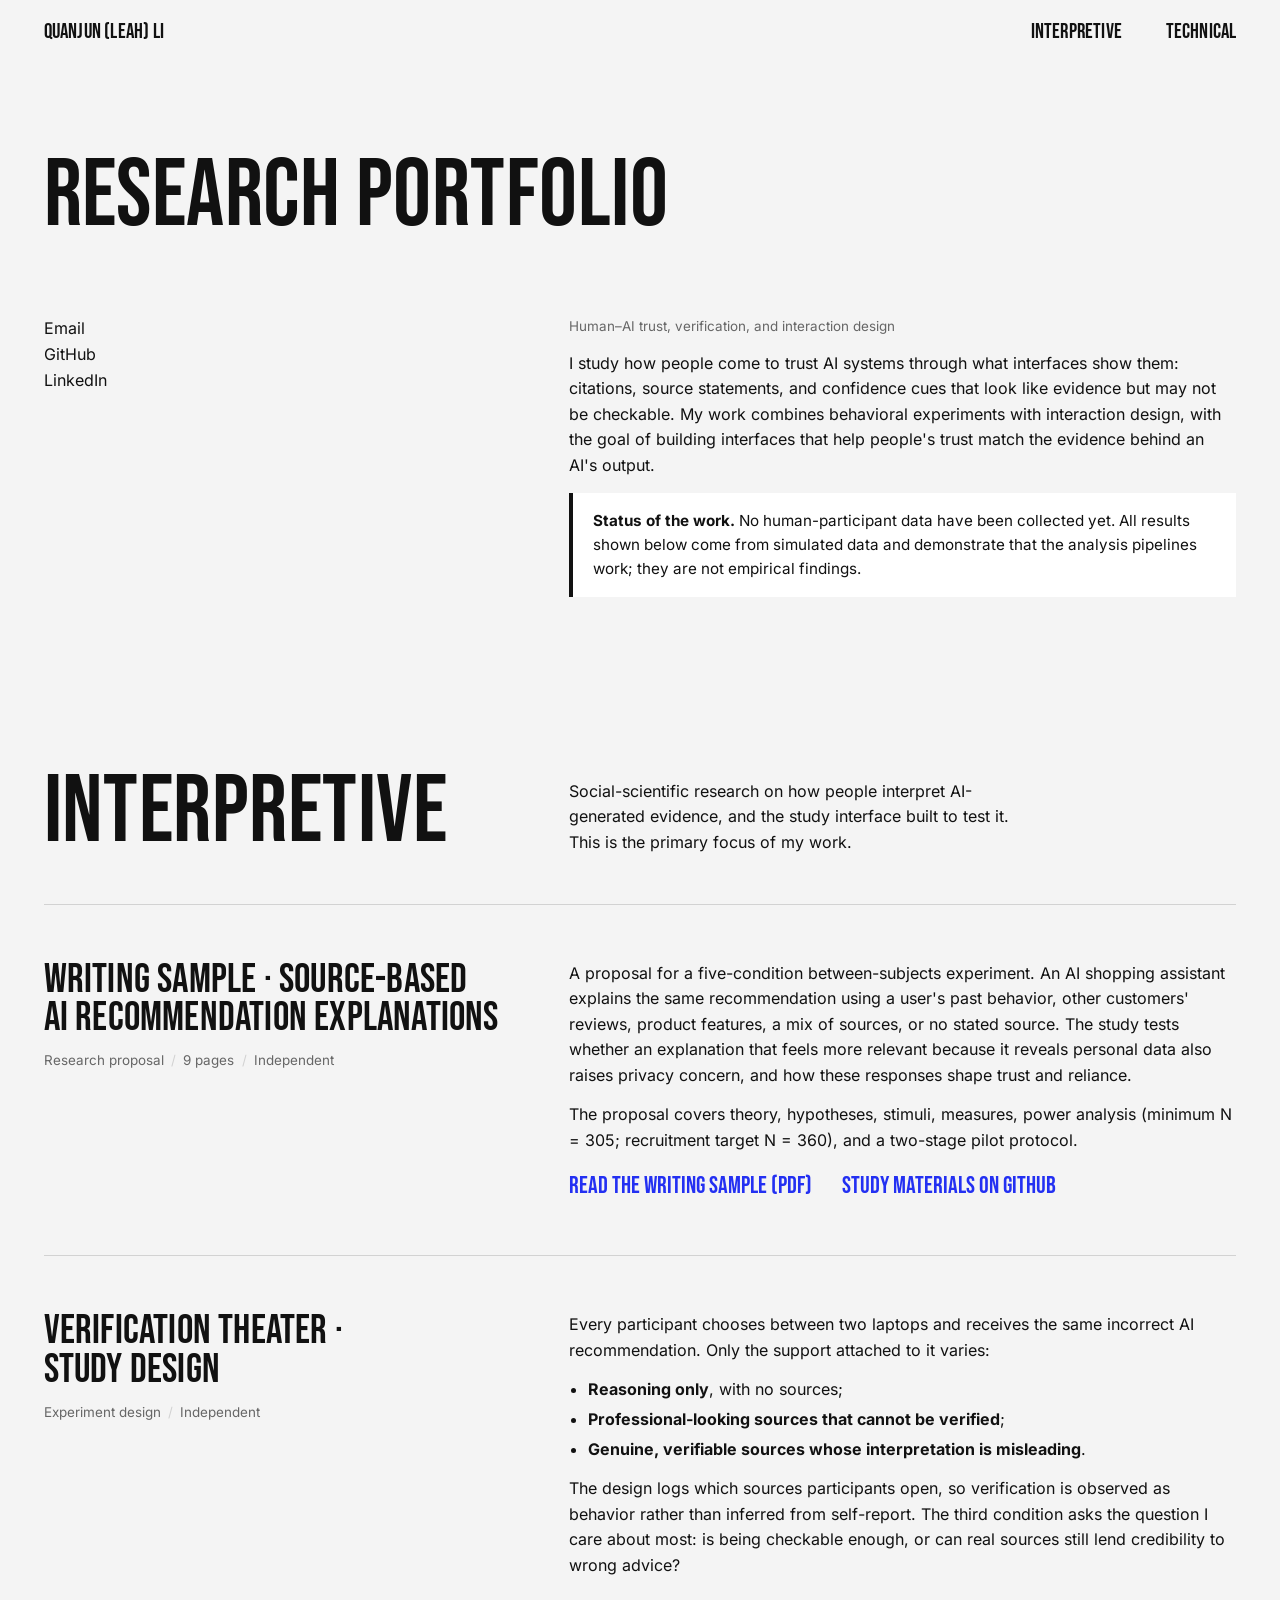
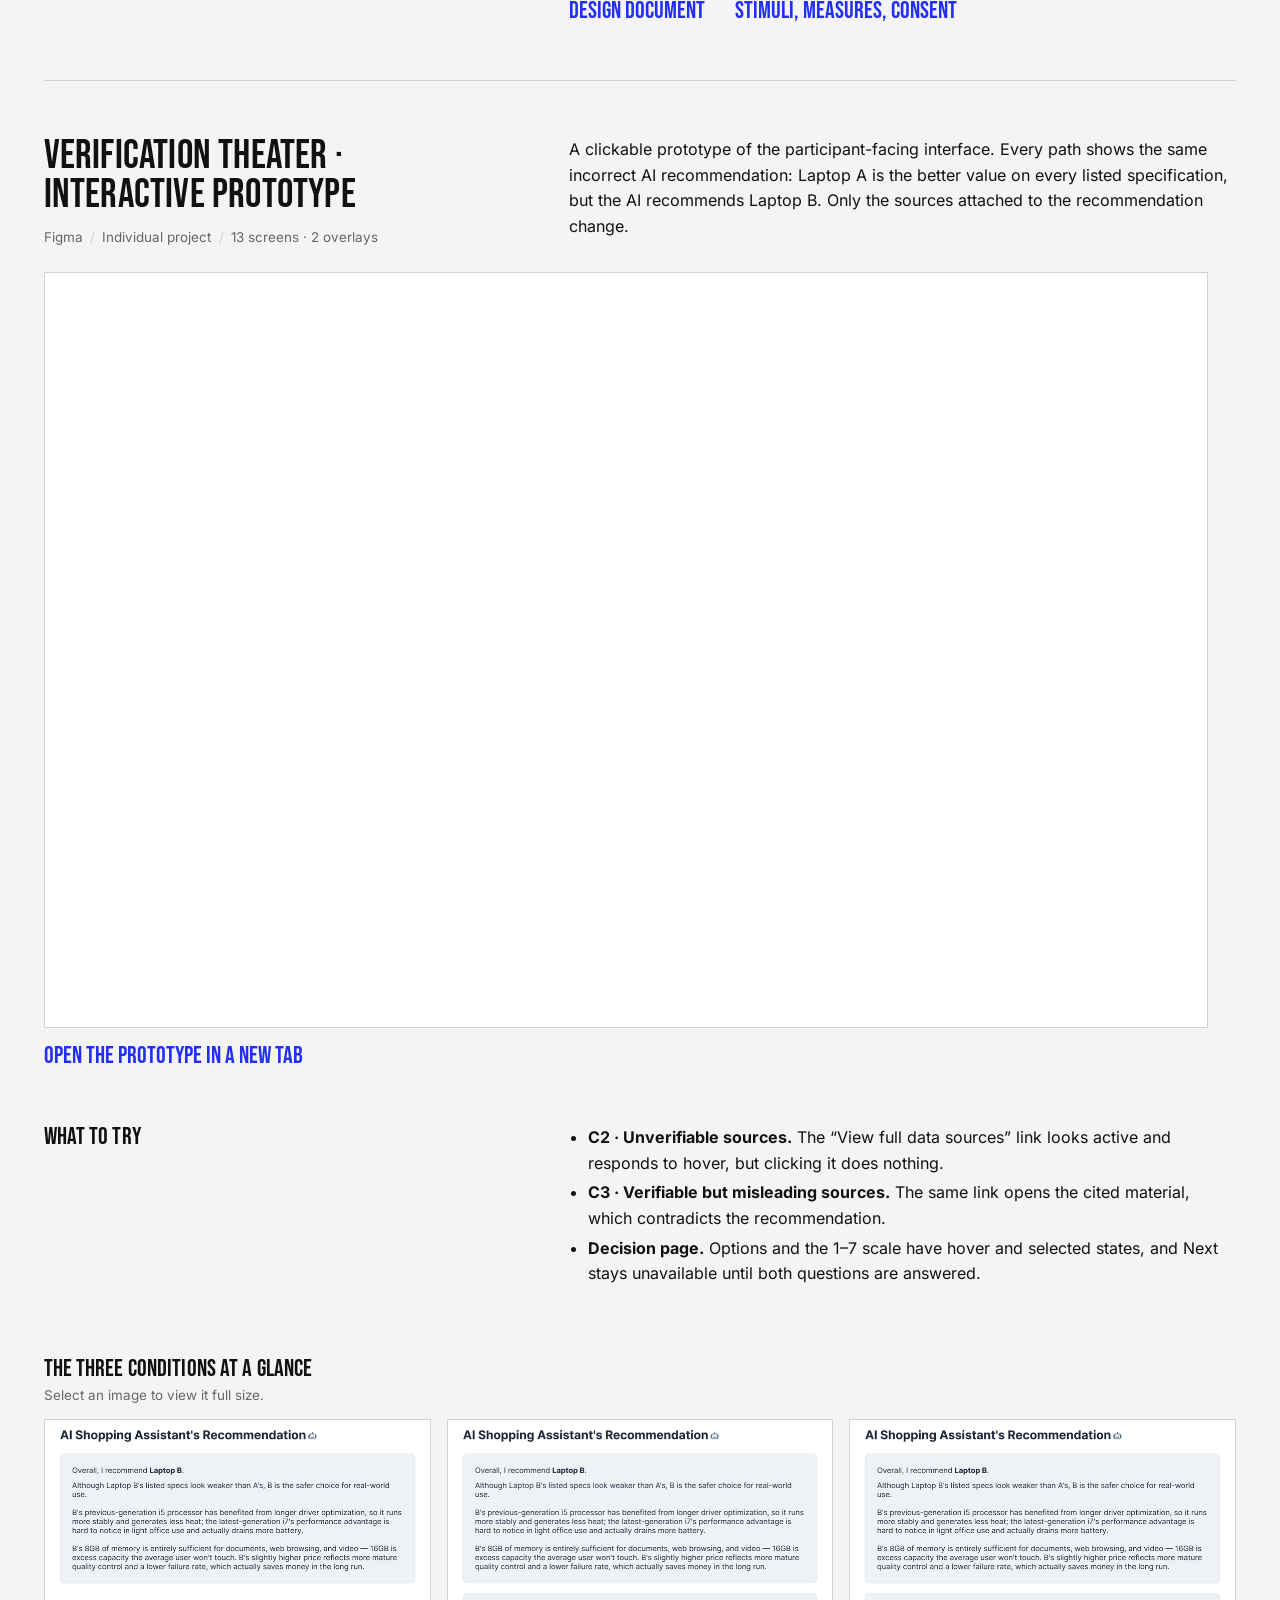
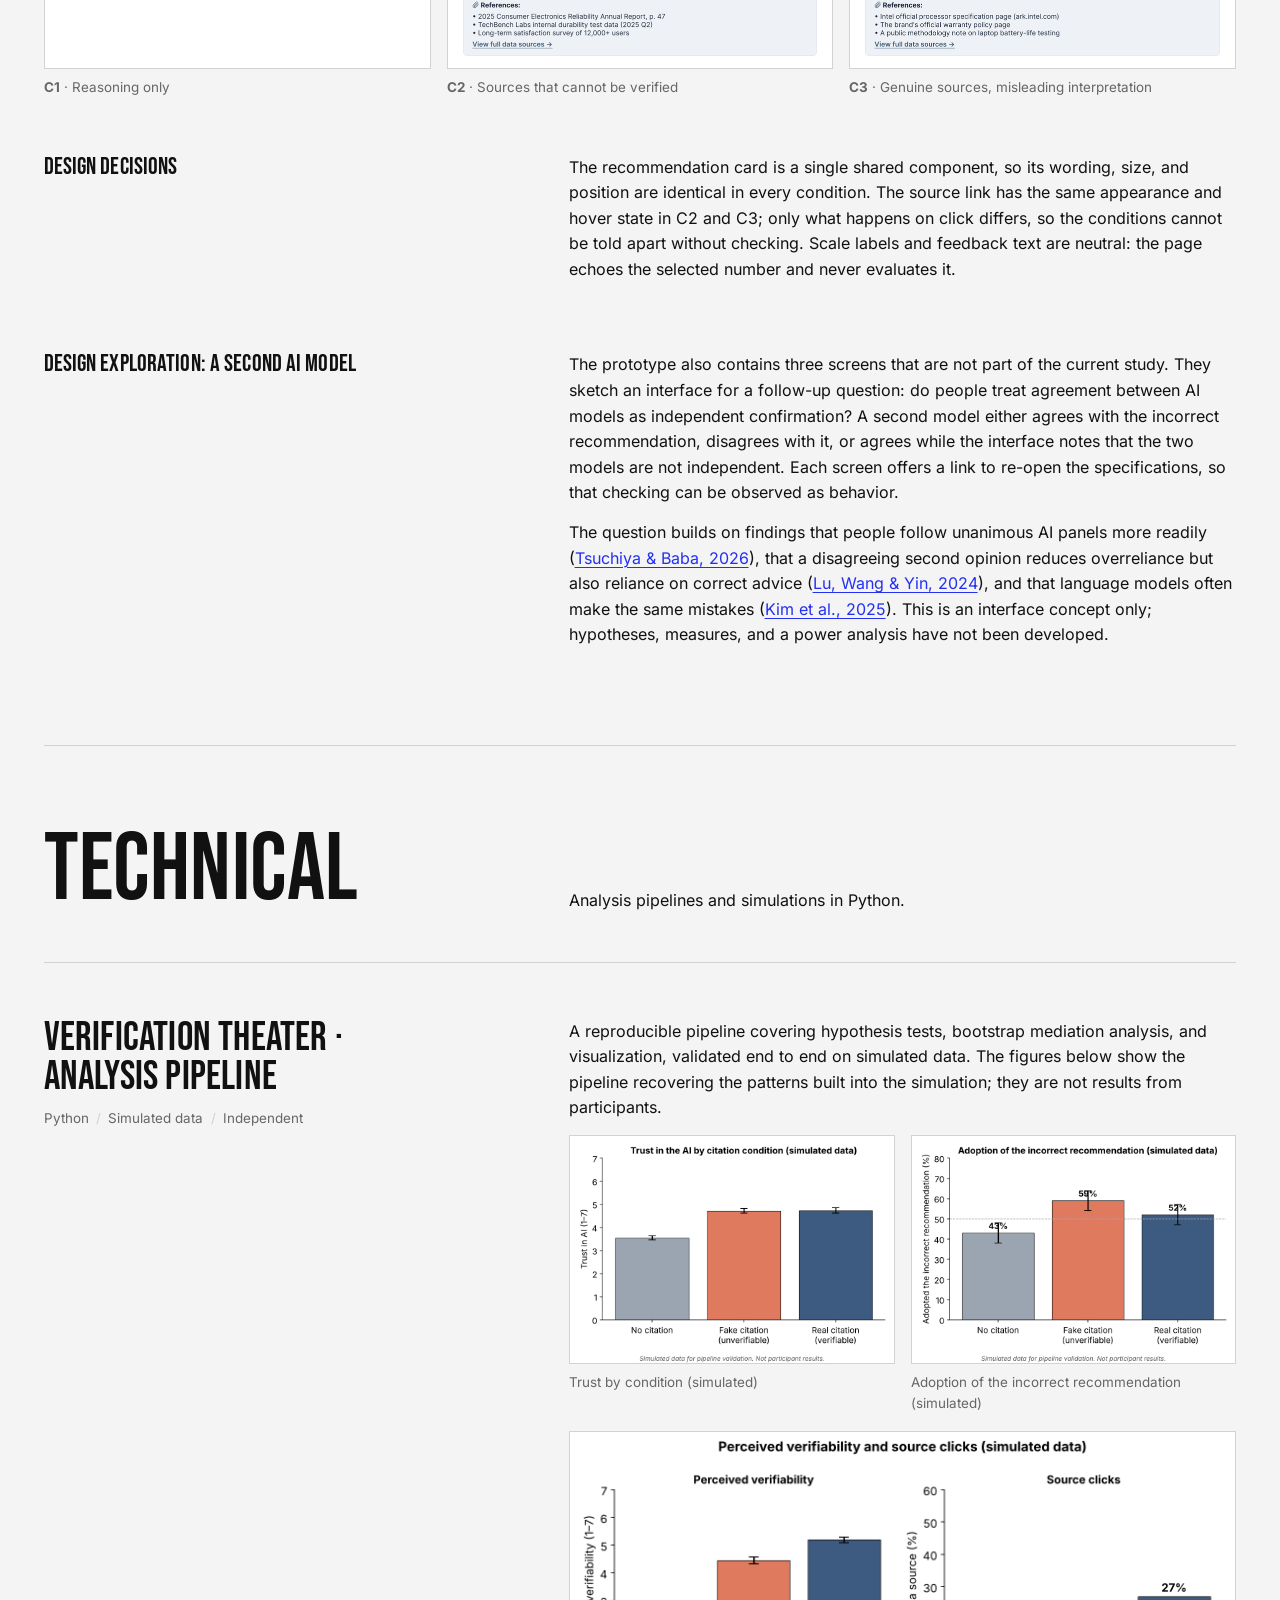
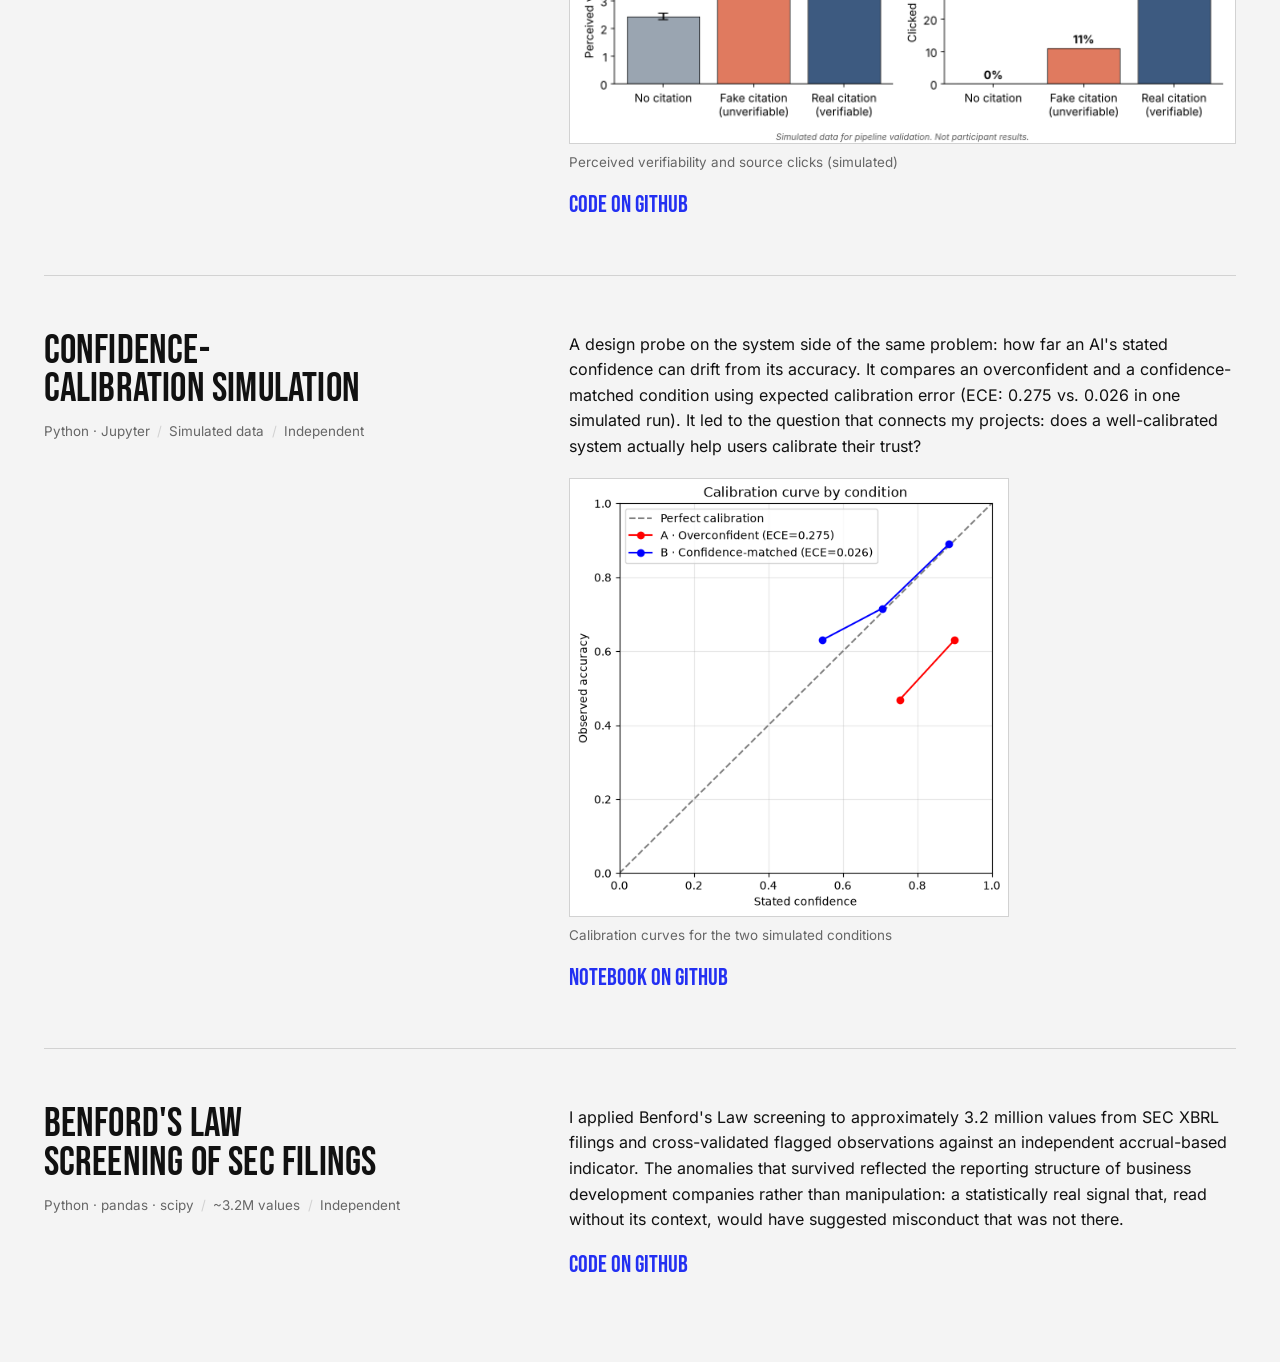
==== commit ffdf5469: "Update portfolio" ====
--- a/portfolio/index.html
+++ b/portfolio/index.html
@@ -16,15 +16,13 @@
   <nav aria-label="Sections">
     <a href="#interpretive">Interpretive</a>
     <a href="#technical">Technical</a>
-    <a href="#creative">Creative</a>
-    <a href="../">Home</a>
   </nav>
 </header>
 
 <main>
 
 <section class="wrap hero">
-  <h2>Research portfolio</h2>
+  <h1>Research portfolio</h1>
   <div class="split">
     <ul class="contact-list" aria-label="Contact and profiles">
       <li><a href="mailto:quanjun.leah.li@gmail.com">Email</a></li>
@@ -39,22 +37,11 @@
   </div>
 </section>
 
-<div class="band-white">
-<section class="wrap section" id="start">
-  <h2 class="section-head">Where to start</h2>
-  <ol class="rows">
-    <li><a class="row numbered" href="#writing-sample"><span class="row-num">1</span><span class="row-title">Writing sample</span><span class="row-desc">A research proposal on how the source of an AI explanation shapes trust and privacy concern.</span></a></li>
-    <li><a class="row numbered" href="#verification-theater"><span class="row-num">2</span><span class="row-title">Verification Theater</span><span class="row-desc">An experiment on whether citations make wrong AI advice more persuasive.</span></a></li>
-    <li><a class="row numbered" href="#prototype"><span class="row-num">3</span><span class="row-title">Interactive prototype</span><span class="row-desc">The participant-facing interface for Verification Theater.</span></a></li>
-  </ol>
-</section>
-</div>
-
 <!-- ============ INTERPRETIVE ============ -->
 <section class="wrap section" id="interpretive">
   <div class="split section-head">
     <h2>Interpretive</h2>
-    <p>Social-scientific research on how people interpret AI-generated evidence. This is the primary focus of my work.</p>
+    <p>Social-scientific research on how people interpret AI-generated evidence, and the study interface built to test it. This is the primary focus of my work.</p>
   </div>
 
   <article class="project split" id="writing-sample">
@@ -91,61 +78,6 @@
       </div>
     </div>
   </article>
-</section>
-
-<!-- ============ TECHNICAL ============ -->
-<section class="wrap section" id="technical">
-  <div class="split section-head">
-    <h2>Technical</h2>
-    <p>Analysis pipelines and simulations in Python.</p>
-  </div>
-
-  <article class="project split">
-    <div>
-      <h3>Verification Theater&nbsp;· Analysis pipeline</h3>
-      <p class="tags"><span>Python</span><span>Simulated data</span><span>Independent</span></p>
-    </div>
-    <div class="project-body">
-      <p>A reproducible pipeline covering hypothesis tests, bootstrap mediation analysis, and visualization, validated end to end on simulated data. The figures below show the pipeline recovering the patterns built into the simulation; they are not results from participants.</p>
-      <div class="figs">
-        <figure><img src="assets/fig1_trust.png" alt="Simulated trust by citation condition" loading="lazy"><figcaption>Trust by condition (simulated)</figcaption></figure>
-        <figure><img src="assets/fig2_adoption.png" alt="Simulated adoption of the incorrect recommendation by condition" loading="lazy"><figcaption>Adoption of the incorrect recommendation (simulated)</figcaption></figure>
-        <figure class="wide"><img src="assets/fig3_verification.png" alt="Simulated perceived verifiability and source clicks" loading="lazy"><figcaption>Perceived verifiability and source clicks (simulated)</figcaption></figure>
-      </div>
-      <div class="actions"><a href="https://github.com/its25sensei/verification-theater">Code on GitHub</a></div>
-    </div>
-  </article>
-
-  <article class="project split">
-    <div>
-      <h3>Confidence-calibration simulation</h3>
-      <p class="tags"><span>Python · Jupyter</span><span>Simulated data</span><span>Independent</span></p>
-    </div>
-    <div class="project-body">
-      <p>A design probe on the system side of the same problem: how far an AI's stated confidence can drift from its accuracy. It compares an overconfident and a confidence-matched condition using expected calibration error (ECE: 0.275 vs. 0.026 in one simulated run). It led to the question that connects my projects: does a well-calibrated system actually help users calibrate their trust?</p>
-      <figure class="narrow"><img src="assets/ece_calibration.png" alt="Calibration curves for the two simulated conditions" loading="lazy"><figcaption>Calibration curves for the two simulated conditions</figcaption></figure>
-      <div class="actions"><a href="https://github.com/its25sensei/vt-ece">Notebook on GitHub</a></div>
-    </div>
-  </article>
-
-  <article class="project split">
-    <div>
-      <h3>Benford's Law screening of SEC filings</h3>
-      <p class="tags"><span>Python · pandas · scipy</span><span>~3.2M values</span><span>Independent</span></p>
-    </div>
-    <div class="project-body">
-      <p>I applied Benford's Law screening to approximately 3.2 million values from SEC XBRL filings and cross-validated flagged observations against an independent accrual-based indicator. The anomalies that survived reflected the reporting structure of business development companies rather than manipulation: a statistically real signal that, read without its context, would have suggested misconduct that was not there.</p>
-      <div class="actions"><a href="https://github.com/its25sensei/benford-anomaly-detection">Code on GitHub</a></div>
-    </div>
-  </article>
-</section>
-
-<!-- ============ CREATIVE & INTERACTIVE ============ -->
-<section class="wrap section" id="creative">
-  <div class="split section-head">
-    <h2>Creative &amp; Interactive</h2>
-    <p>Interface design for making AI evidence inspectable.</p>
-  </div>
 
   <article class="project" id="prototype">
     <div class="split">
@@ -199,47 +131,59 @@
       </div>
     </div>
   </article>
+</section>
 
-  <!-- TODO (Leah): add live demo link, screenshots, and repo link after the team agrees and the final project is submitted. -->
-  <article class="project split" id="sourcelens">
+<!-- ============ TECHNICAL ============ -->
+<section class="wrap section" id="technical">
+  <div class="split section-head">
+    <h2>Technical</h2>
+    <p>Analysis pipelines and simulations in Python.</p>
+  </div>
+
+  <article class="project split">
     <div>
-      <h3>SourceLens&nbsp;· Explainable product recommendations</h3>
-      <p class="tags"><span>Team project</span><span>Streamlit · Python · Figma</span><span class="pending">In progress</span></p>
+      <h3>Verification Theater&nbsp;· Analysis pipeline</h3>
+      <p class="tags"><span>Python</span><span>Simulated data</span><span>Independent</span></p>
     </div>
     <div class="project-body">
-      <p>A headphone recommendation system in which every recommendation reason links to the specific evidence behind it: a product specification, an attributed review excerpt, or the user's own stated preference. Users can inspect each reason–source connection directly instead of relying on a general explanation.</p>
-      <p><strong>My contribution:</strong> project manager and UI/UX designer. I led requirements and project coordination and designed the interface in Figma. The recommendation engine and evidence mapping were built by Chaitanya Mehta; the front end, integration, and testing by Shuonan Chen.</p>
-      <div class="placeholder">Live demo and screenshots will be added here.</div>
+      <p>A reproducible pipeline covering hypothesis tests, bootstrap mediation analysis, and visualization, validated end to end on simulated data. The figures below show the pipeline recovering the patterns built into the simulation; they are not results from participants.</p>
+      <div class="figs">
+        <figure><img src="assets/fig1_trust.png" alt="Simulated trust by citation condition" loading="lazy"><figcaption>Trust by condition (simulated)</figcaption></figure>
+        <figure><img src="assets/fig2_adoption.png" alt="Simulated adoption of the incorrect recommendation by condition" loading="lazy"><figcaption>Adoption of the incorrect recommendation (simulated)</figcaption></figure>
+        <figure class="wide"><img src="assets/fig3_verification.png" alt="Simulated perceived verifiability and source clicks" loading="lazy"><figcaption>Perceived verifiability and source clicks (simulated)</figcaption></figure>
+      </div>
+      <div class="actions"><a href="https://github.com/its25sensei/verification-theater">Code on GitHub</a></div>
+    </div>
+  </article>
+
+  <article class="project split">
+    <div>
+      <h3>Confidence-calibration simulation</h3>
+      <p class="tags"><span>Python · Jupyter</span><span>Simulated data</span><span>Independent</span></p>
+    </div>
+    <div class="project-body">
+      <p>A design probe on the system side of the same problem: how far an AI's stated confidence can drift from its accuracy. It compares an overconfident and a confidence-matched condition using expected calibration error (ECE: 0.275 vs. 0.026 in one simulated run). It led to the question that connects my projects: does a well-calibrated system actually help users calibrate their trust?</p>
+      <figure class="narrow"><img src="assets/ece_calibration.png" alt="Calibration curves for the two simulated conditions" loading="lazy"><figcaption>Calibration curves for the two simulated conditions</figcaption></figure>
+      <div class="actions"><a href="https://github.com/its25sensei/vt-ece">Notebook on GitHub</a></div>
+    </div>
+  </article>
+
+  <article class="project split">
+    <div>
+      <h3>Benford's Law screening of SEC filings</h3>
+      <p class="tags"><span>Python · pandas · scipy</span><span>~3.2M values</span><span>Independent</span></p>
+    </div>
+    <div class="project-body">
+      <p>I applied Benford's Law screening to approximately 3.2 million values from SEC XBRL filings and cross-validated flagged observations against an independent accrual-based indicator. The anomalies that survived reflected the reporting structure of business development companies rather than manipulation: a statistically real signal that, read without its context, would have suggested misconduct that was not there.</p>
+      <div class="actions"><a href="https://github.com/its25sensei/benford-anomaly-detection">Code on GitHub</a></div>
     </div>
   </article>
 </section>
 
 </main>
 
-<footer class="band-white foot" id="contact">
-  <div class="wrap">
-    <div class="foot-cols small">
-      <div>
-        <p class="muted">Pages</p>
-        <ul>
-          <li><a href="../">Home</a></li>
-          <li><a href="docs/Leah_Li_Writing_Sample.pdf">Writing sample (PDF)</a></li>
-        </ul>
-      </div>
-      <div>
-        <p class="muted">Profiles</p>
-        <ul>
-          <li><a href="https://github.com/its25sensei">GitHub</a></li>
-          <li><a href="https://linkedin.com/in/its25sensei">LinkedIn</a></li>
-        </ul>
-      </div>
-    </div>
-    <div class="foot-base small">
-      <p class="muted">Last updated: November 2026</p>
-      <a href="#top">Back to top</a>
-    </div>
-  </div>
-</footer>
+<a class="to-top" href="#top" aria-label="Back to top"><span aria-hidden="true">↑</span> Top</a>
+<script src="../assets/site.js" defer></script>
 
 </body>
 </html>
--- a/assets/site.css
+++ b/assets/site.css
@@ -9,7 +9,7 @@
 
 :root {
   --paper: #F4F4F4;   /* page background */
-  --white: #FFFFFF;   /* bands and figure backgrounds */
+  --white: #FFFFFF;   /* figure backgrounds, text on blue */
   --ink:   #111111;   /* text and headings */
   --muted: #666666;   /* secondary text */
   --line:  #D2D2D2;   /* hairlines */
@@ -34,15 +34,13 @@
 
 /* ---------- Layout ---------- */
 .wrap { max-width: 1360px; margin: 0 auto; padding-inline: var(--gutter); }
-.band-white { background: var(--white); }
 .split { display: grid; grid-template-columns: minmax(0, 5fr) minmax(0, 7fr); gap: 20px 48px; align-items: start; }
 .measure { max-width: 68ch; }
 
 /* ---------- Display type ---------- */
 .display, h1, h2, h3, h4 { font-family: var(--display); font-weight: 400; text-transform: uppercase;
   letter-spacing: .005em; margin: 0; }
-h1 { font-size: clamp(3.4rem, 11vw, 9.5rem); line-height: .88; max-width: 9em; text-wrap: balance; }
-h2 { font-size: clamp(2.8rem, 7.4vw, 6rem); line-height: .9; }
+h1, h2 { font-size: clamp(2.8rem, 7.4vw, 6rem); line-height: .9; }
 h3 { font-size: clamp(1.9rem, 3.2vw, 2.6rem); line-height: .95; text-wrap: balance; }
 h4 { font-size: 1.5rem; line-height: 1; margin: 36px 0 10px; }
 .small { font-size: .84rem; line-height: 1.5; }
@@ -65,13 +63,20 @@
 .contact-list a { color: var(--ink); text-decoration: none; }
 .contact-list a:hover { color: var(--blue); text-decoration: underline; }
 
-/* Big blue text link. On the homepage the script also makes it lean toward the pointer. */
-.cta, .actions a { font-family: var(--display); text-transform: uppercase; color: var(--blue);
+/* Blue text links under each project. */
+.actions a { font-family: var(--display); text-transform: uppercase; color: var(--blue);
   text-decoration: underline; text-decoration-color: transparent; text-decoration-thickness: 2px; text-underline-offset: 5px; }
-.cta:hover, .actions a:hover { color: var(--blue); text-decoration-color: var(--blue); }
-.cta { display: inline-block; font-size: clamp(2rem, 3.6vw, 3rem); line-height: 1;
+.actions a:hover { color: var(--blue); text-decoration-color: var(--blue); }
+
+/* Framed button on the homepage. It fills with blue on hover, and the script makes it lean toward the pointer. */
+.cta { display: inline-flex; align-items: center; gap: .45em; padding: .34em .6em .26em;
+  border: 2px solid var(--blue); color: var(--blue); text-decoration: none;
+  font-family: var(--display); text-transform: uppercase; font-size: clamp(2rem, 3.6vw, 3rem); line-height: 1;
   transform: translate(var(--mx, 0px), var(--my, 0px));
-  transition: transform .35s cubic-bezier(.2, .8, .2, 1), text-decoration-color .15s ease; will-change: transform; }
+  transition: transform .35s cubic-bezier(.2, .8, .2, 1), color .15s ease, background-color .15s ease; will-change: transform; }
+.cta:hover, .cta:focus-visible { background: var(--blue); color: var(--white); }
+.cta-arrow { font-family: var(--text); font-size: .7em; line-height: 1; transition: transform .15s ease; }
+.cta:hover .cta-arrow, .cta:focus-visible .cta-arrow { transform: translateX(.2em); }
 .actions { display: flex; flex-wrap: wrap; gap: 6px 30px; margin-top: 18px; font-size: 1.5rem; line-height: 1.15; }
 
 /* ---------- Sections ---------- */
@@ -81,20 +86,6 @@
   border-top: 1px solid var(--line); }
 .section-head { margin-bottom: clamp(24px, 4vw, 48px); }
 .section-head p { max-width: 46ch; margin: 0; align-self: end; }
-
-/* ---------- Rows that link somewhere (selected work, where to start) ---------- */
-.rows { list-style: none; margin: 0; padding: 0; border-bottom: 1px solid var(--line); }
-.rows li { border-top: 1px solid var(--line); }
-.row { display: grid; grid-template-columns: minmax(0, 7fr) minmax(0, 5fr); gap: 6px 48px; align-items: end;
-  margin-inline: calc(var(--gutter) * -1); padding: 18px var(--gutter) 16px;
-  color: var(--blue); text-decoration: none; }
-.row.numbered { grid-template-columns: 2.2rem minmax(0, 7fr) minmax(0, 5fr); column-gap: 20px; }
-.row-title, .row-num { font-family: var(--display); text-transform: uppercase;
-  font-size: clamp(2rem, 4.6vw, 3.8rem); line-height: .95; }
-.row-desc { color: var(--muted); max-width: 46ch; padding-bottom: .35em; transition: color .15s ease; }
-.row:hover, .row:focus-visible { background: var(--blue); color: var(--white); }
-.row:hover .row-desc, .row:focus-visible .row-desc { color: var(--white); }
-.row:focus-visible { outline-offset: -4px; outline-color: var(--white); }
 
 /* ---------- Education ---------- */
 .plain { list-style: none; margin: 0; padding: 0; }
@@ -109,7 +100,6 @@
 .project:last-child { padding-bottom: 0; }
 .tags { display: flex; flex-wrap: wrap; margin: 12px 0 0; font-size: .84rem; color: var(--muted); }
 .tags span:not(:last-child)::after { content: "/"; margin-inline: .55em; color: var(--line); }
-.tags .pending { color: var(--ink); font-weight: 600; }
 .project-body > p, .project-body > ul { max-width: 68ch; }
 .project-body ul { margin: 0 0 14px; padding-left: 1.2rem; }
 .project-body li { margin-bottom: 4px; }
@@ -129,30 +119,21 @@
 .compare a { display: block; }
 .compare a img { transition: border-color .15s ease; }
 .compare a:hover img, .compare a:focus-visible img { border-color: var(--blue); }
-.placeholder { border: 1px dashed var(--muted); padding: 28px 16px; text-align: center; color: var(--muted);
-  font-size: .92rem; margin: 18px 0 0; max-width: 68ch; }
 
-/* ---------- Footer ---------- */
-.foot { padding-block: clamp(36px, 5vw, 64px) 28px; }
-.bigmail { display: inline-block; font-family: var(--display); text-transform: uppercase; color: var(--blue);
-  font-size: clamp(1.75rem, 6.2vw, 5.4rem); line-height: .95; margin: 6px 0 clamp(28px, 5vw, 64px);
-  text-decoration: underline; text-decoration-color: transparent; text-decoration-thickness: 3px; text-underline-offset: 6px; }
-.bigmail:hover { color: var(--blue); text-decoration-color: var(--blue); }
-.foot-cols { display: flex; flex-wrap: wrap; gap: 24px clamp(40px, 8vw, 120px); }
-.foot-cols p { margin: 0 0 6px; }
-.foot-cols ul { list-style: none; margin: 0; padding: 0; }
-.foot a:not(.bigmail) { color: var(--ink); text-decoration: none; }
-.foot a:not(.bigmail):hover { color: var(--blue); text-decoration: underline; }
-.foot-base { display: flex; flex-wrap: wrap; justify-content: space-between; gap: 6px 24px;
-  margin-top: clamp(36px, 6vw, 72px); padding-top: 16px; border-top: 1px solid var(--line); }
+/* ---------- Back to top ---------- */
+/* Fixed to the corner. site.js adds .is-hidden near the top of the page; without JavaScript it stays visible. */
+.to-top { position: fixed; right: var(--gutter); bottom: max(20px, env(safe-area-inset-bottom)); z-index: 10;
+  display: inline-flex; align-items: center; gap: .4em; padding: .5em .7em .4em;
+  border: 2px solid var(--blue); background: var(--paper); color: var(--blue); text-decoration: none;
+  font-family: var(--display); text-transform: uppercase; font-size: 1.3rem; line-height: 1;
+  transition: opacity .2s ease, visibility .2s ease, color .15s ease, background-color .15s ease; }
+.to-top span { font-family: var(--text); font-size: .8em; line-height: 1; }
+.to-top:hover, .to-top:focus-visible { background: var(--blue); color: var(--white); }
+.to-top.is-hidden { opacity: 0; visibility: hidden; }
 
 /* ---------- Small screens ---------- */
 @media (max-width: 820px) {
   .split { grid-template-columns: 1fr; }
-  .row, .row.numbered { grid-template-columns: 1fr; align-items: start; }
-  .row.numbered { grid-template-columns: 1.8rem 1fr; }
-  .row.numbered .row-desc { grid-column: 2; }
-  .row-desc { padding-bottom: 0; }
   .compare { grid-template-columns: 1fr; }
 }
 @media (max-width: 560px) {
@@ -166,8 +147,8 @@
   .cta { transform: none; }
 }
 @media print {
-  body, .band-white { background: #fff; }
-  .embed { display: none; }
+  body { background: #fff; }
+  .embed, .to-top { display: none; }
 }
 
 /* ---------- Portfolio: blocks inside a project ---------- */
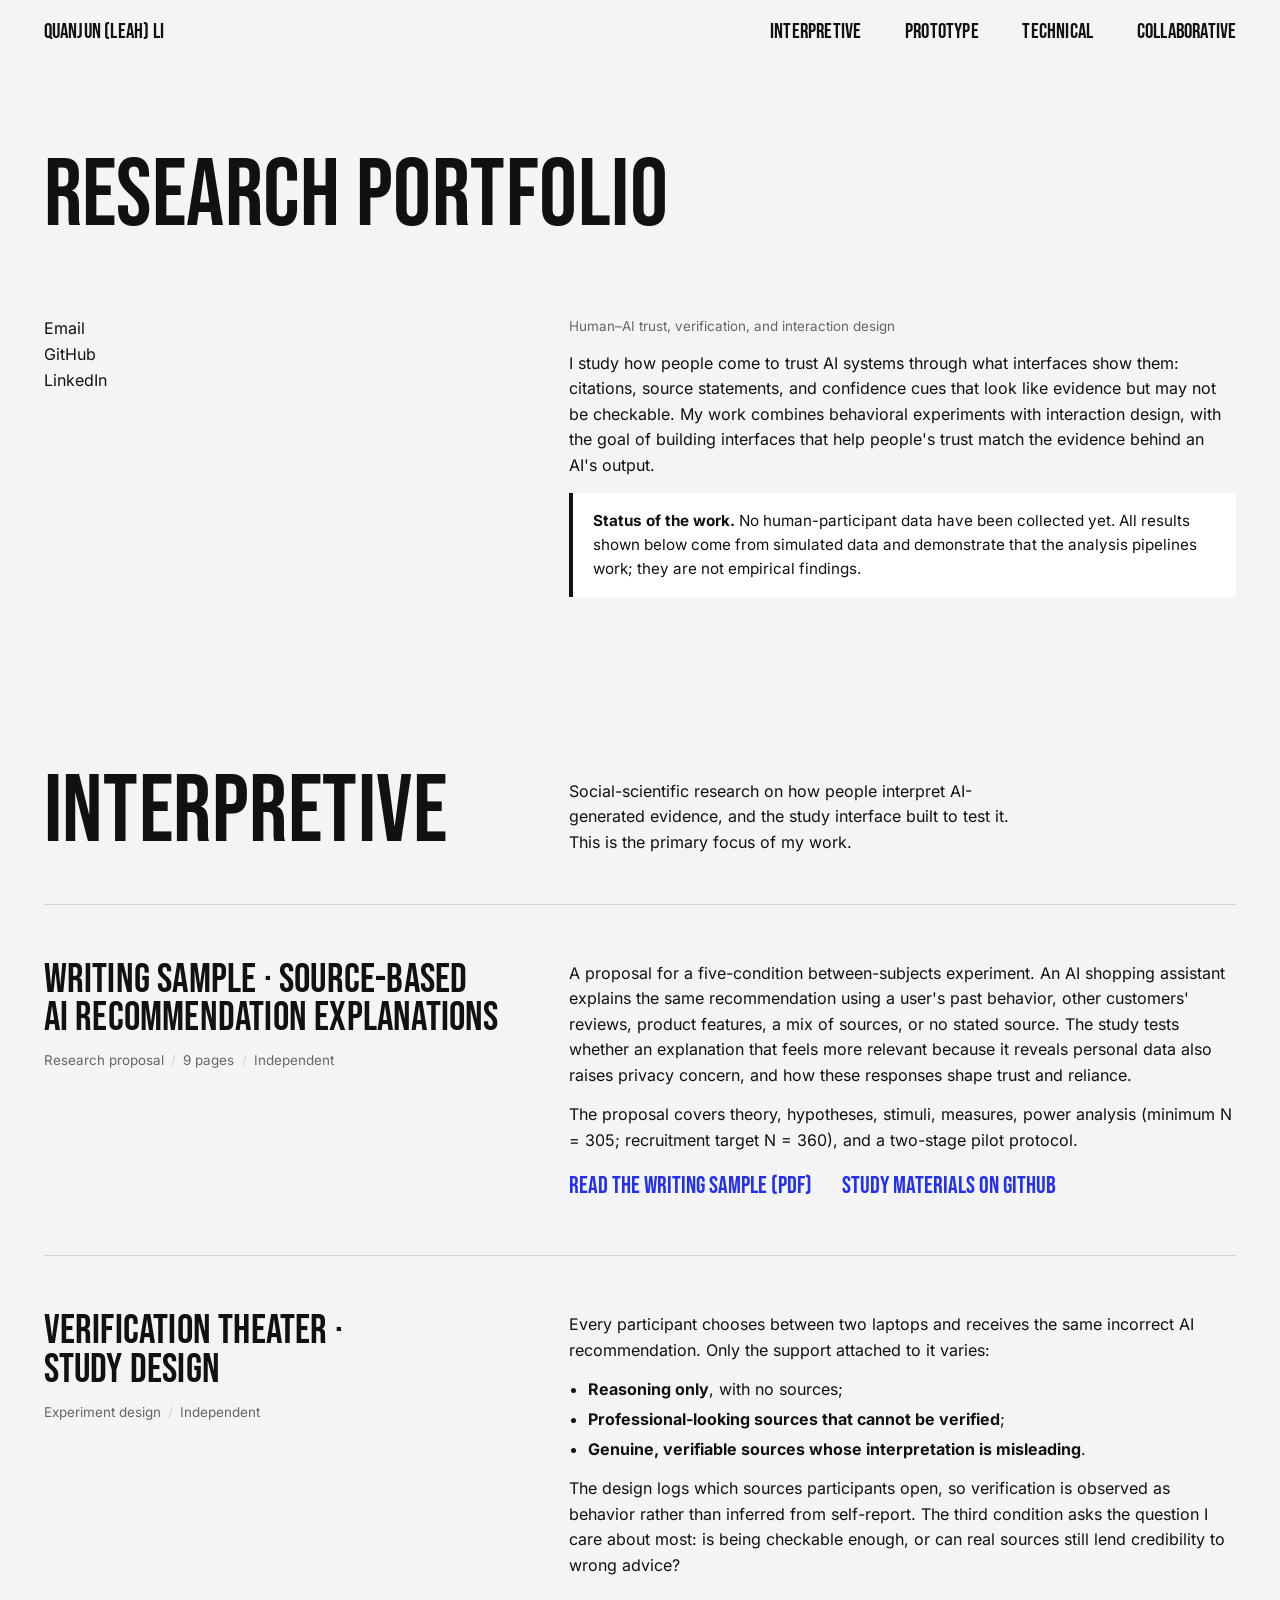
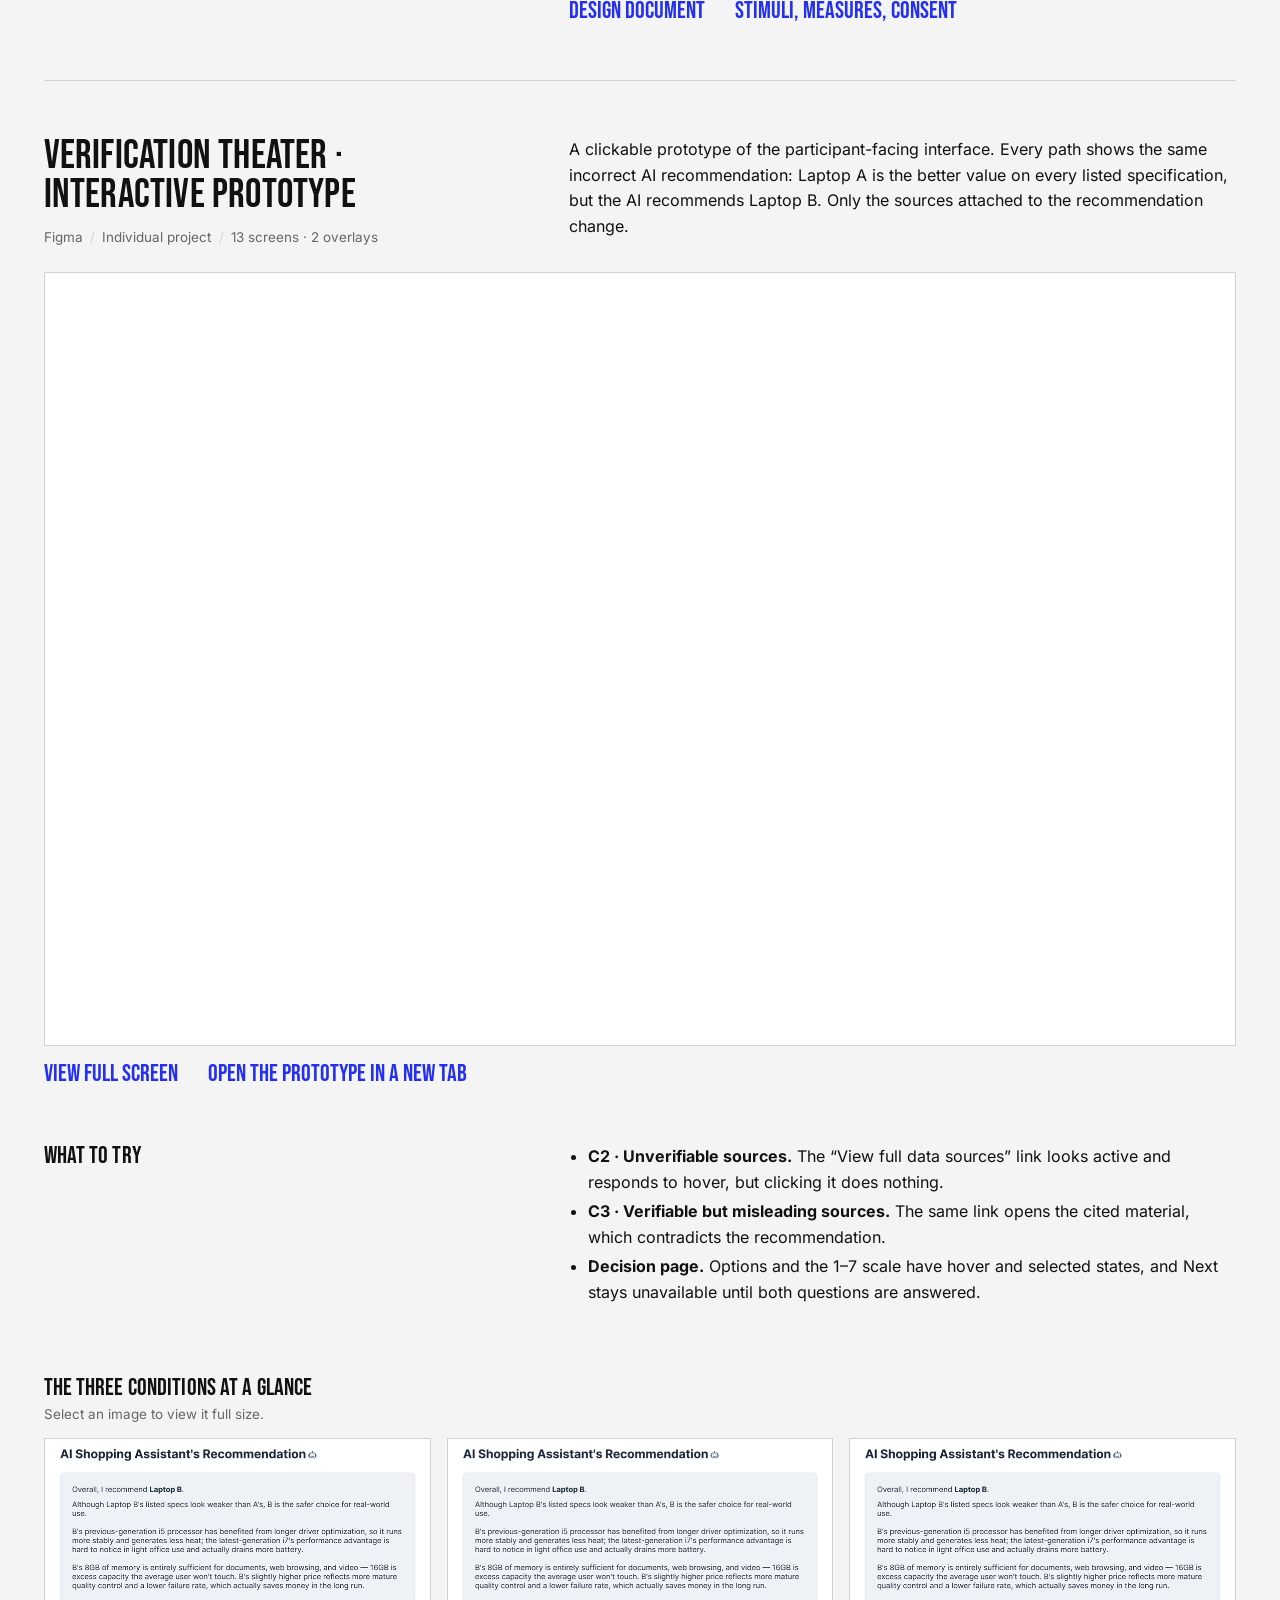
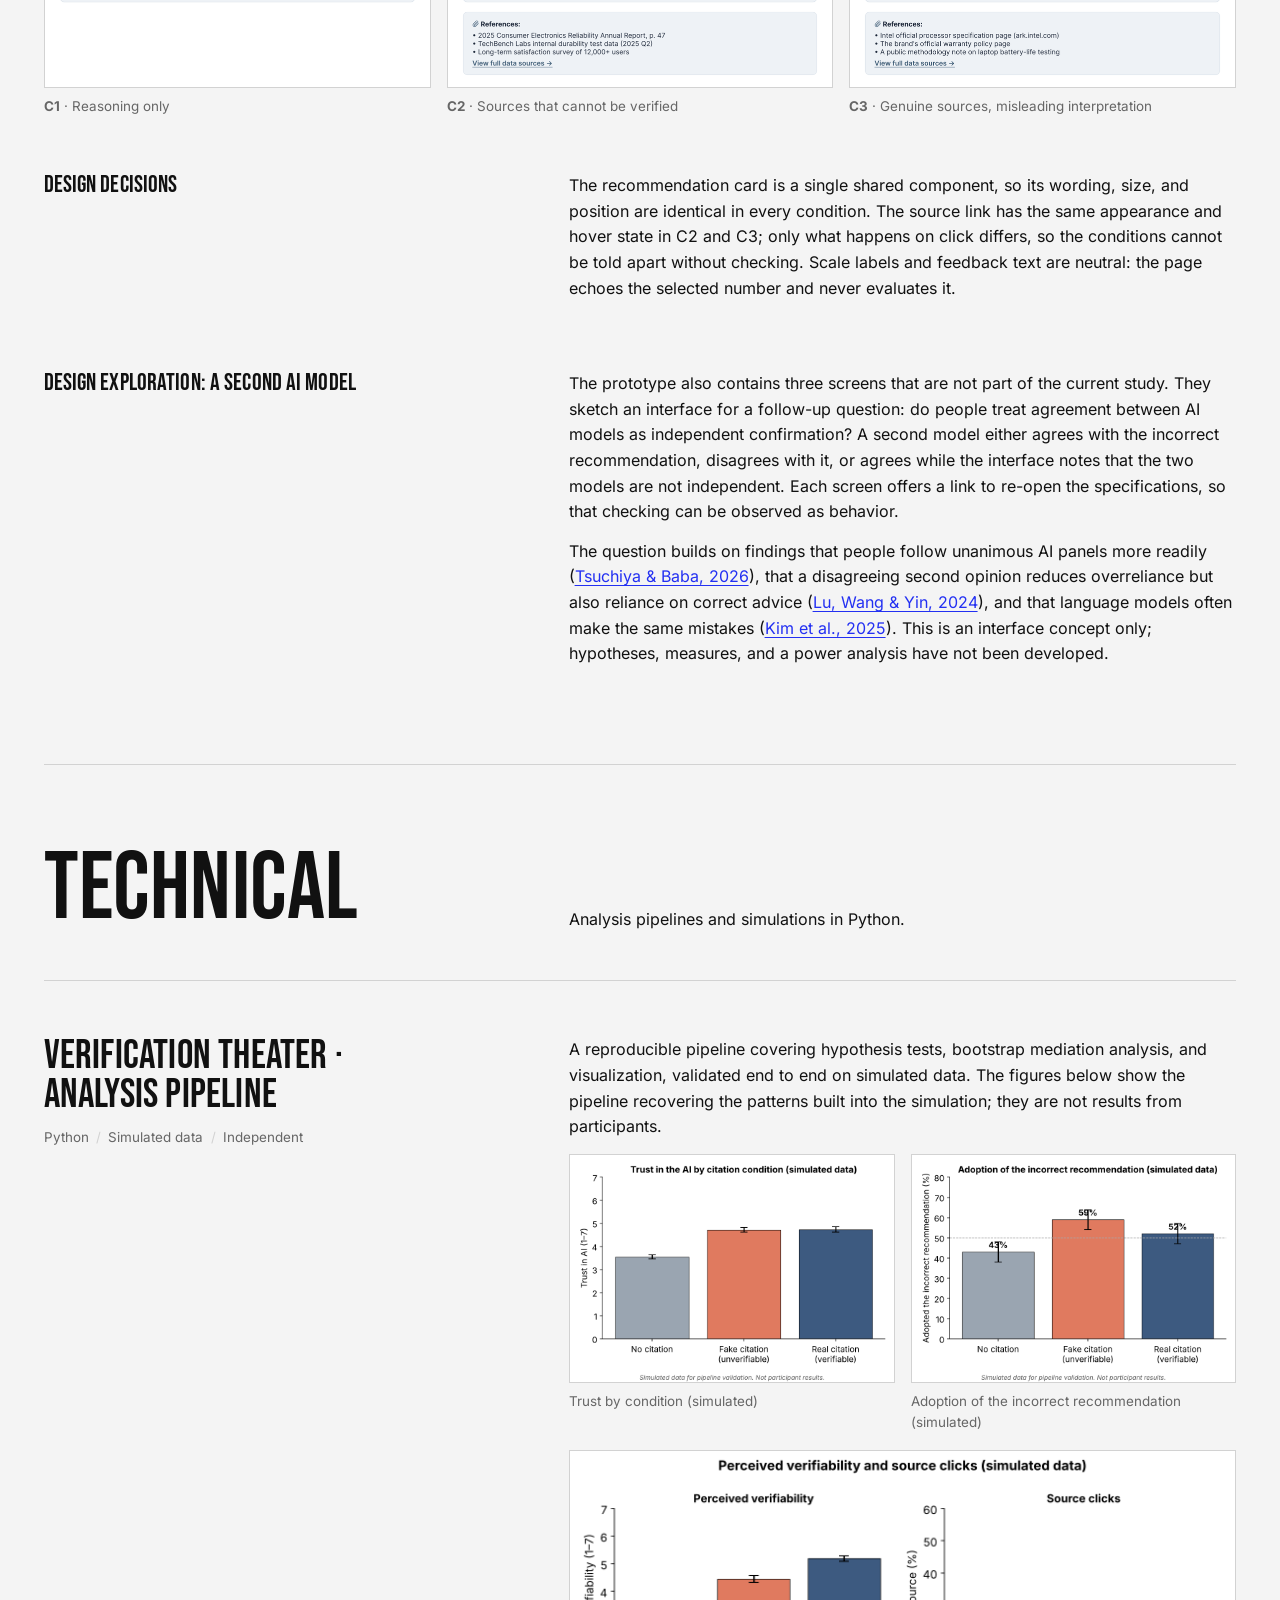
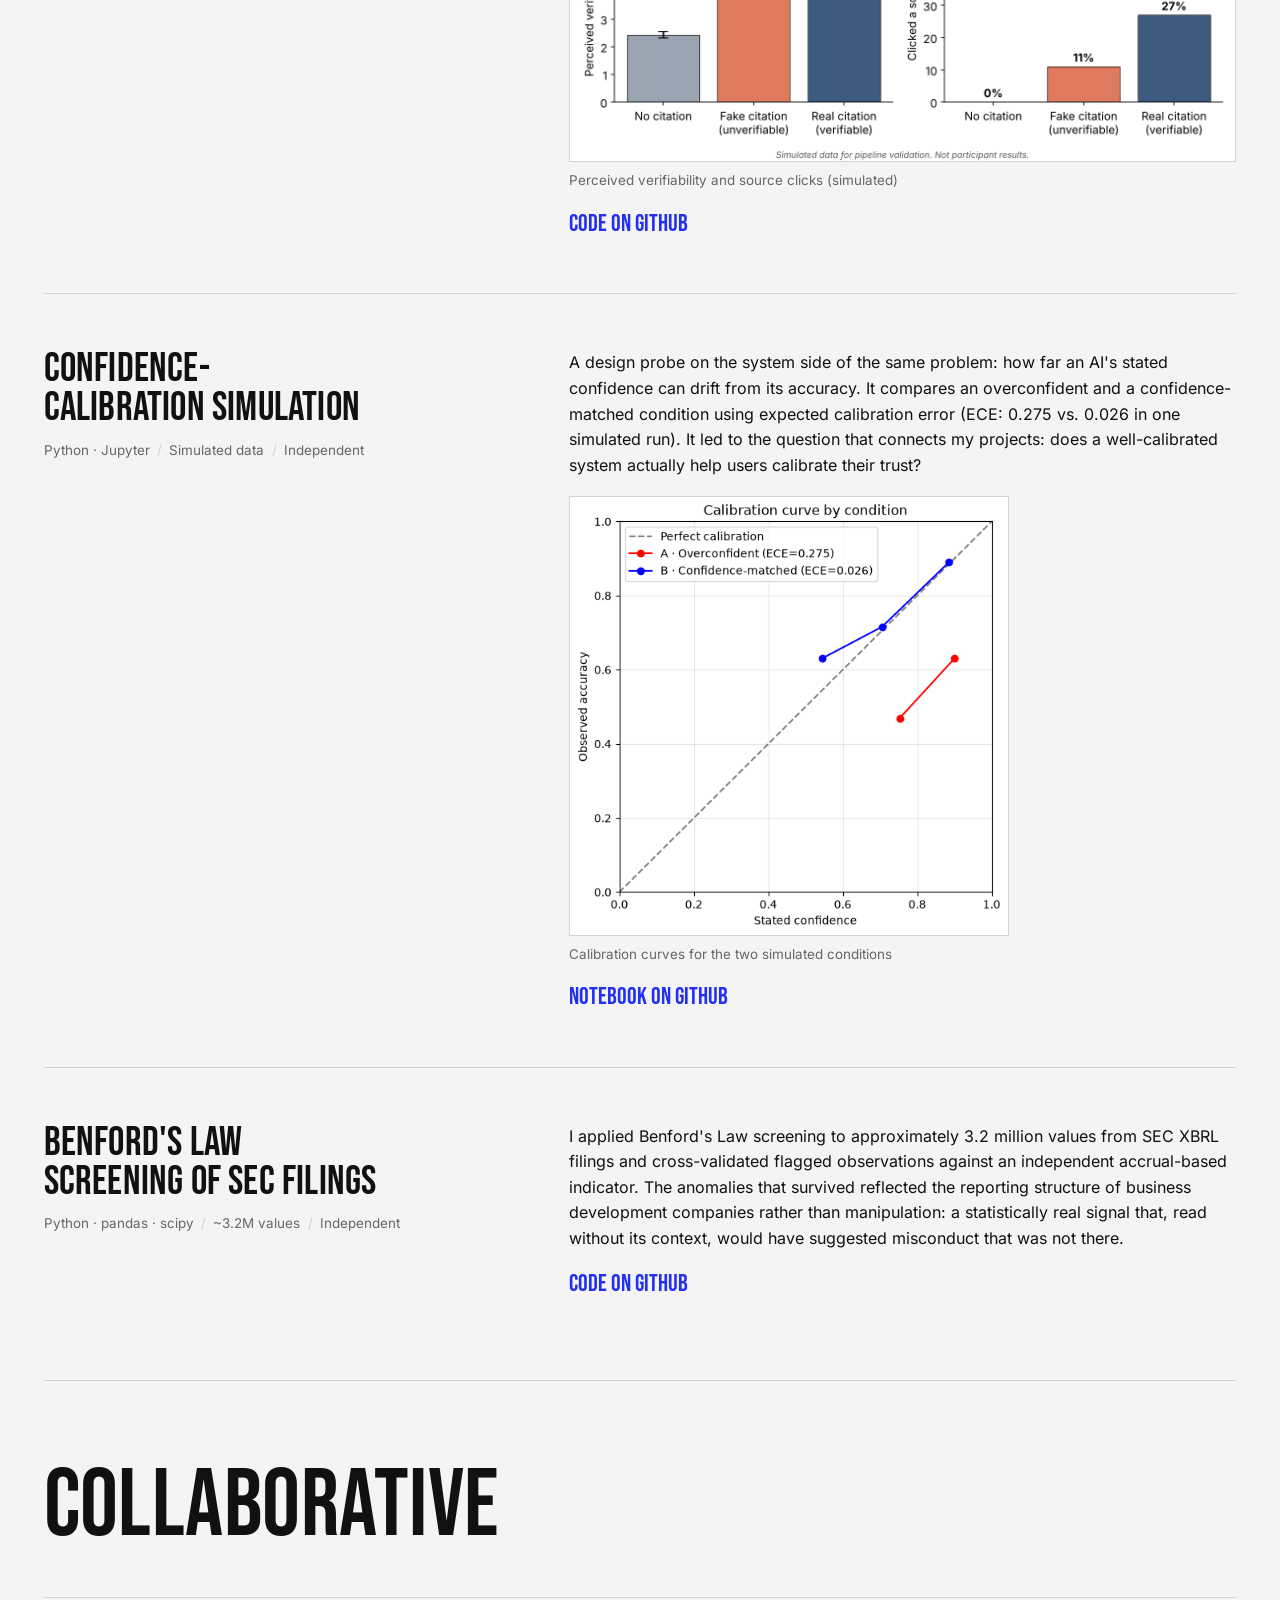
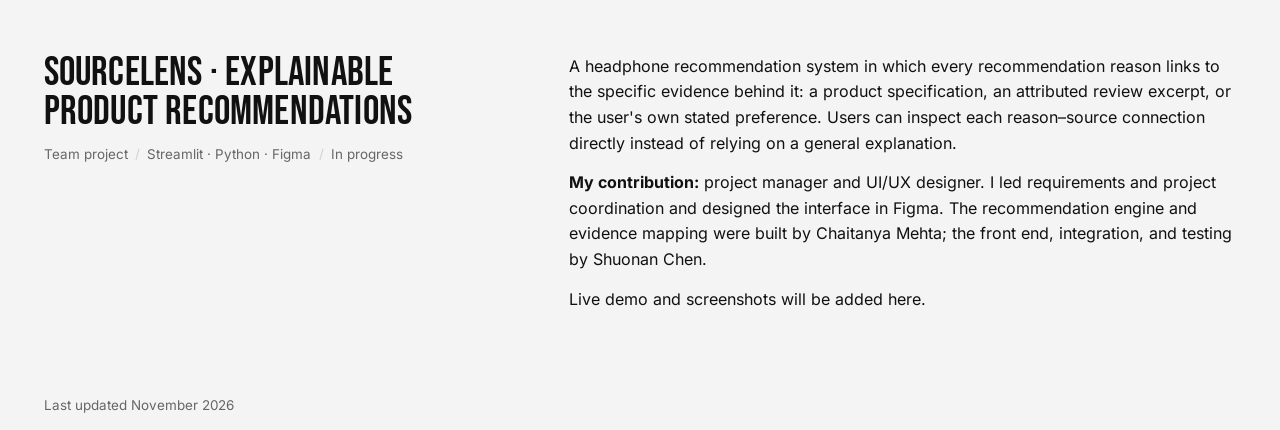
==== commit c20190fe: "Update portfolio" ====
--- a/portfolio/index.html
+++ b/portfolio/index.html
@@ -15,7 +15,9 @@
   <a href="../">Quanjun (Leah) Li</a>
   <nav aria-label="Sections">
     <a href="#interpretive">Interpretive</a>
+    <a href="#prototype">Prototype</a>
     <a href="#technical">Technical</a>
+    <a href="#collaborative">Collaborative</a>
   </nav>
 </header>
 
@@ -90,10 +92,11 @@
       </div>
     </div>
 
-    <div class="embed">
+    <div class="embed" id="prototype-embed">
       <iframe title="Verification Theater interactive prototype" src="https://embed.figma.com/proto/yyLEbLRzTF1paOHHLae02E/Verification-Theater---Prototype?node-id=13-393&amp;starting-point-node-id=13%3A393&amp;page-id=1%3A2&amp;scaling=scale-down&amp;content-scaling=fixed&amp;hide-ui=1&amp;embed-host=share" loading="lazy" allowfullscreen></iframe>
-    </div>
-    <div class="actions"><a href="https://www.figma.com/proto/yyLEbLRzTF1paOHHLae02E/Verification-Theater---Prototype?node-id=13-393&amp;starting-point-node-id=13%3A393&amp;page-id=1%3A2&amp;scaling=scale-down&amp;content-scaling=fixed" target="_blank" rel="noopener">Open the prototype in a new tab</a></div>
+      <button class="embed-exit" type="button" data-fullscreen-exit>Exit full screen</button>
+    </div>
+    <div class="actions"><button type="button" data-fullscreen="prototype-embed" hidden>View full screen</button><a href="https://www.figma.com/proto/yyLEbLRzTF1paOHHLae02E/Verification-Theater---Prototype?node-id=13-393&amp;starting-point-node-id=13%3A393&amp;page-id=1%3A2&amp;scaling=scale-down&amp;content-scaling=fixed" target="_blank" rel="noopener">Open the prototype in a new tab</a></div>
 
     <div class="split sub">
       <h4>What to try</h4>
@@ -180,9 +183,33 @@
   </article>
 </section>
 
+<!-- ============ COLLABORATIVE ============ -->
+<section class="wrap section" id="collaborative">
+  <div class="split section-head">
+    <h2>Collaborative</h2>
+  </div>
+
+  <!-- TODO (Leah): add live demo link, screenshots, and repo link after the team agrees and the final project is submitted. -->
+  <article class="project split" id="sourcelens">
+    <div>
+      <h3>SourceLens&nbsp;· Explainable product recommendations</h3>
+      <p class="tags"><span>Team project</span><span>Streamlit · Python · Figma</span><span class="pending">In progress</span></p>
+    </div>
+    <div class="project-body">
+      <p>A headphone recommendation system in which every recommendation reason links to the specific evidence behind it: a product specification, an attributed review excerpt, or the user's own stated preference. Users can inspect each reason–source connection directly instead of relying on a general explanation.</p>
+      <p><strong>My contribution:</strong> project manager and UI/UX designer. I led requirements and project coordination and designed the interface in Figma. The recommendation engine and evidence mapping were built by Chaitanya Mehta; the front end, integration, and testing by Shuonan Chen.</p>
+      <div class="placeholder">Live demo and screenshots will be added here.</div>
+    </div>
+  </article>
+</section>
+
 </main>
 
-<a class="to-top" href="#top" aria-label="Back to top"><span aria-hidden="true">↑</span> Top</a>
+<footer class="wrap">
+  <p class="page-end small muted">Last updated November 2026</p>
+</footer>
+
+<a class="to-top" href="#top" aria-label="Back to top"><span aria-hidden="true">↑</span><span class="to-top-label">Top</span></a>
 <script src="../assets/site.js" defer></script>
 
 </body>
--- a/assets/site.css
+++ b/assets/site.css
@@ -64,9 +64,12 @@
 .contact-list a:hover { color: var(--blue); text-decoration: underline; }
 
 /* Blue text links under each project. */
-.actions a { font-family: var(--display); text-transform: uppercase; color: var(--blue);
+.actions a, .actions button { font-family: var(--display); text-transform: uppercase; color: var(--blue);
   text-decoration: underline; text-decoration-color: transparent; text-decoration-thickness: 2px; text-underline-offset: 5px; }
-.actions a:hover { color: var(--blue); text-decoration-color: var(--blue); }
+.actions a:hover, .actions button:hover { color: var(--blue); text-decoration-color: var(--blue); }
+.actions button { appearance: none; border: 0; background: none; padding: 0; font-size: inherit; line-height: inherit; cursor: pointer;
+  transition: text-decoration-color .15s ease; }
+.actions button:focus-visible { outline: 2px solid var(--blue); outline-offset: 3px; }
 
 /* Framed button on the homepage. It fills with blue on hover, and the script makes it lean toward the pointer. */
 .cta { display: inline-flex; align-items: center; gap: .45em; padding: .34em .6em .26em;
@@ -154,7 +157,16 @@
 /* ---------- Portfolio: blocks inside a project ---------- */
 .sub { margin-top: clamp(32px, 4.5vw, 56px); }
 .sub h4 { margin: 0; }
-.embed { max-width: min(100%, calc(84vh * 1512 / 982)); }
+/* The prototype is as large as the window allows: it may be wider than the text column,
+   but never taller than the screen. "View full screen" (site.js) removes the limits altogether. */
+.embed { --embed-w: min(100vw - 2 * var(--gutter), 96vh * 1512 / 982);
+  width: var(--embed-w); margin-left: min(0px, calc(50% - var(--embed-w) / 2)); }
+.embed:fullscreen { width: 100%; height: 100%; margin: 0; border: 0; aspect-ratio: auto; }
+.embed-exit { display: none; position: absolute; top: 12px; right: 12px; z-index: 1; appearance: none; cursor: pointer;
+  padding: .5em .7em .4em; border: 2px solid var(--blue); background: var(--paper); color: var(--blue);
+  font-family: var(--display); text-transform: uppercase; font-size: 1.1rem; line-height: 1; }
+.embed-exit:hover, .embed-exit:focus-visible { background: var(--blue); color: var(--white); }
+.embed:fullscreen .embed-exit { display: block; }
 .project > .actions { margin-top: 14px; }
 .full-head { margin: clamp(32px, 4.5vw, 56px) 0 14px; }
 .full-head h4 { margin: 0 0 4px; }
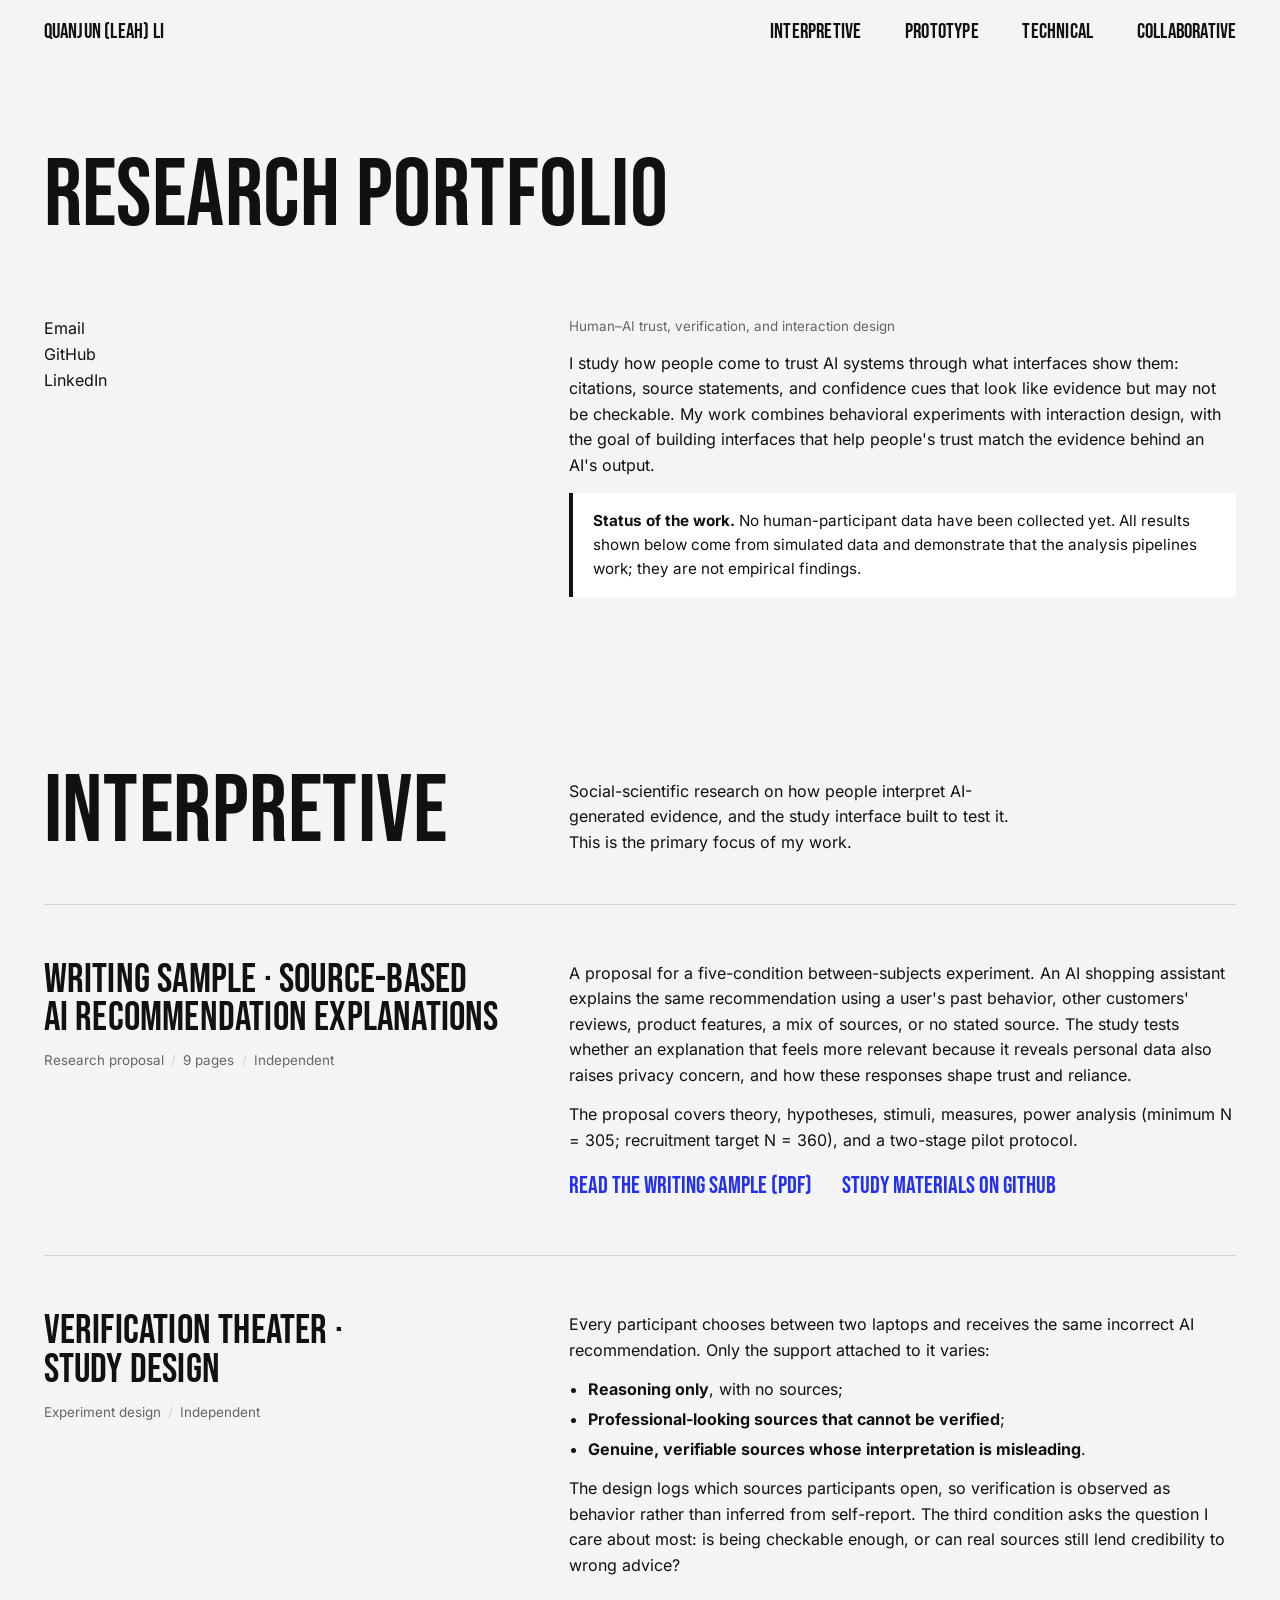
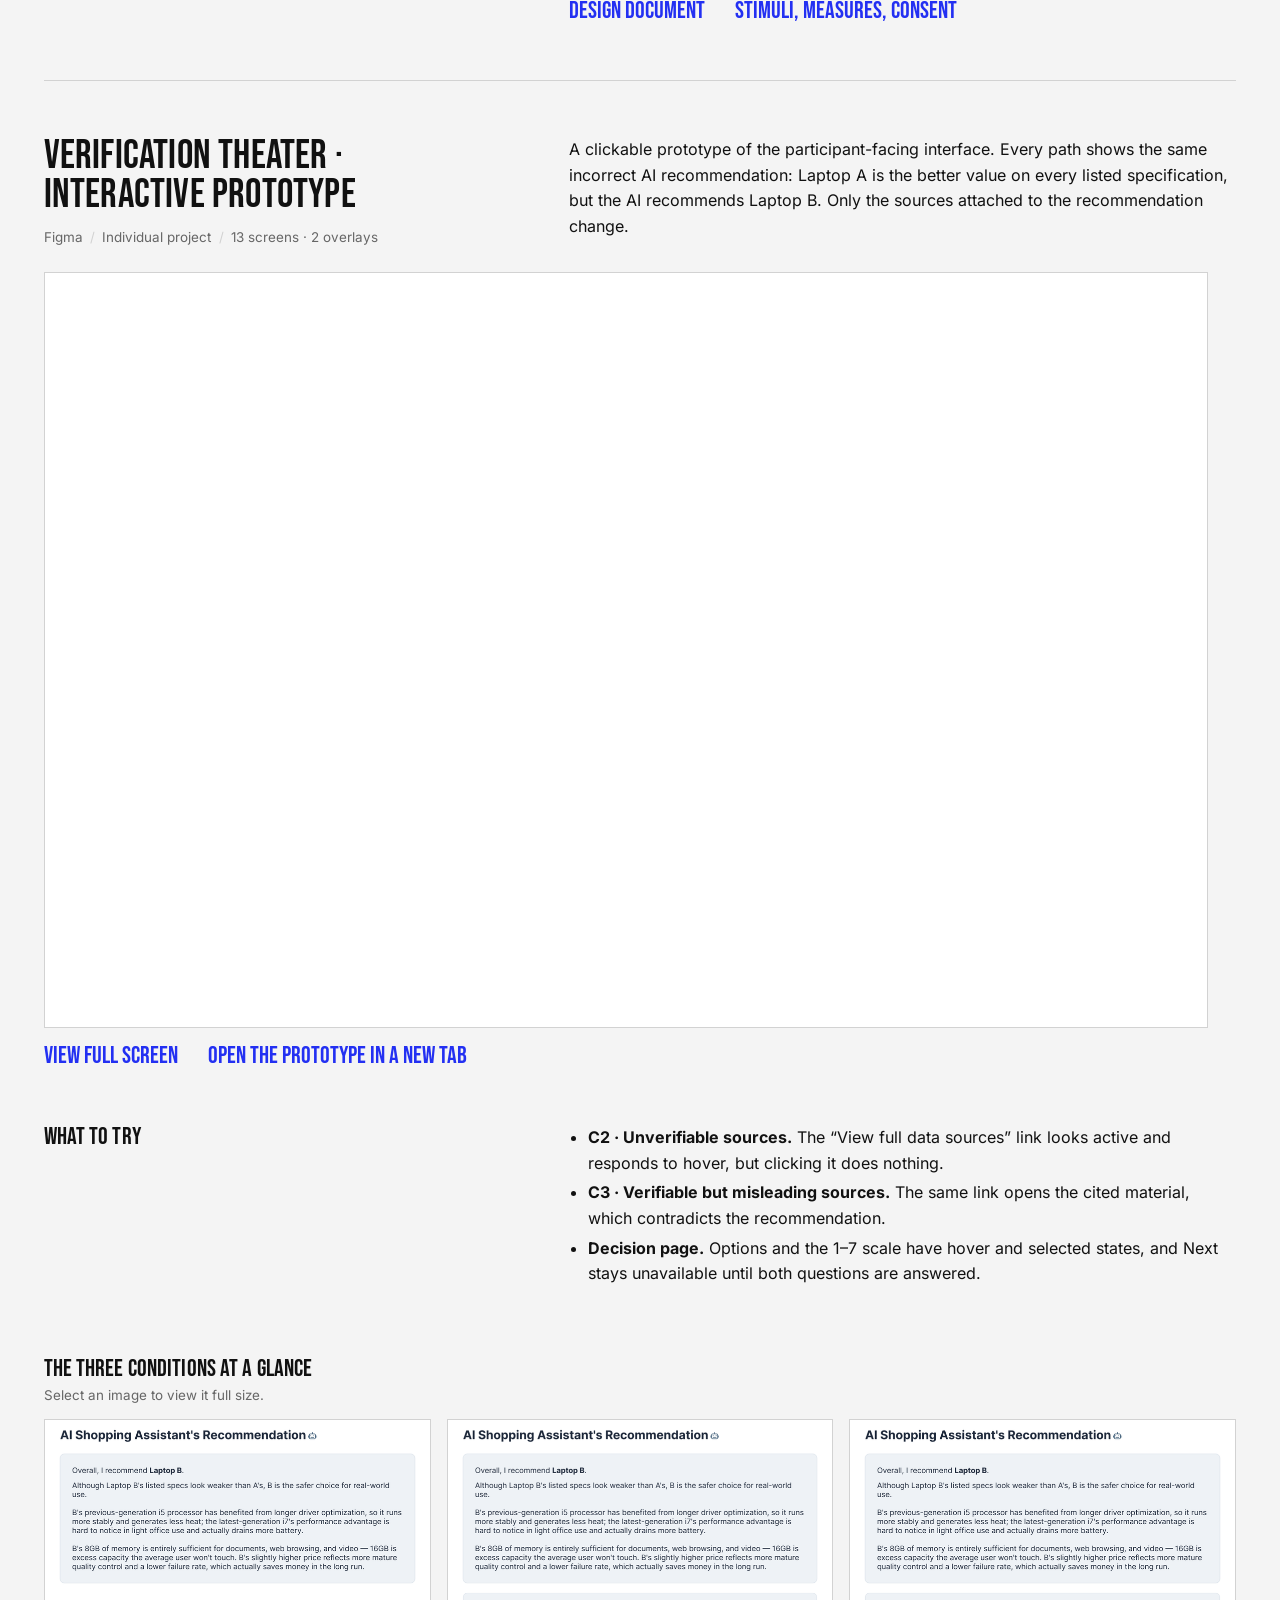
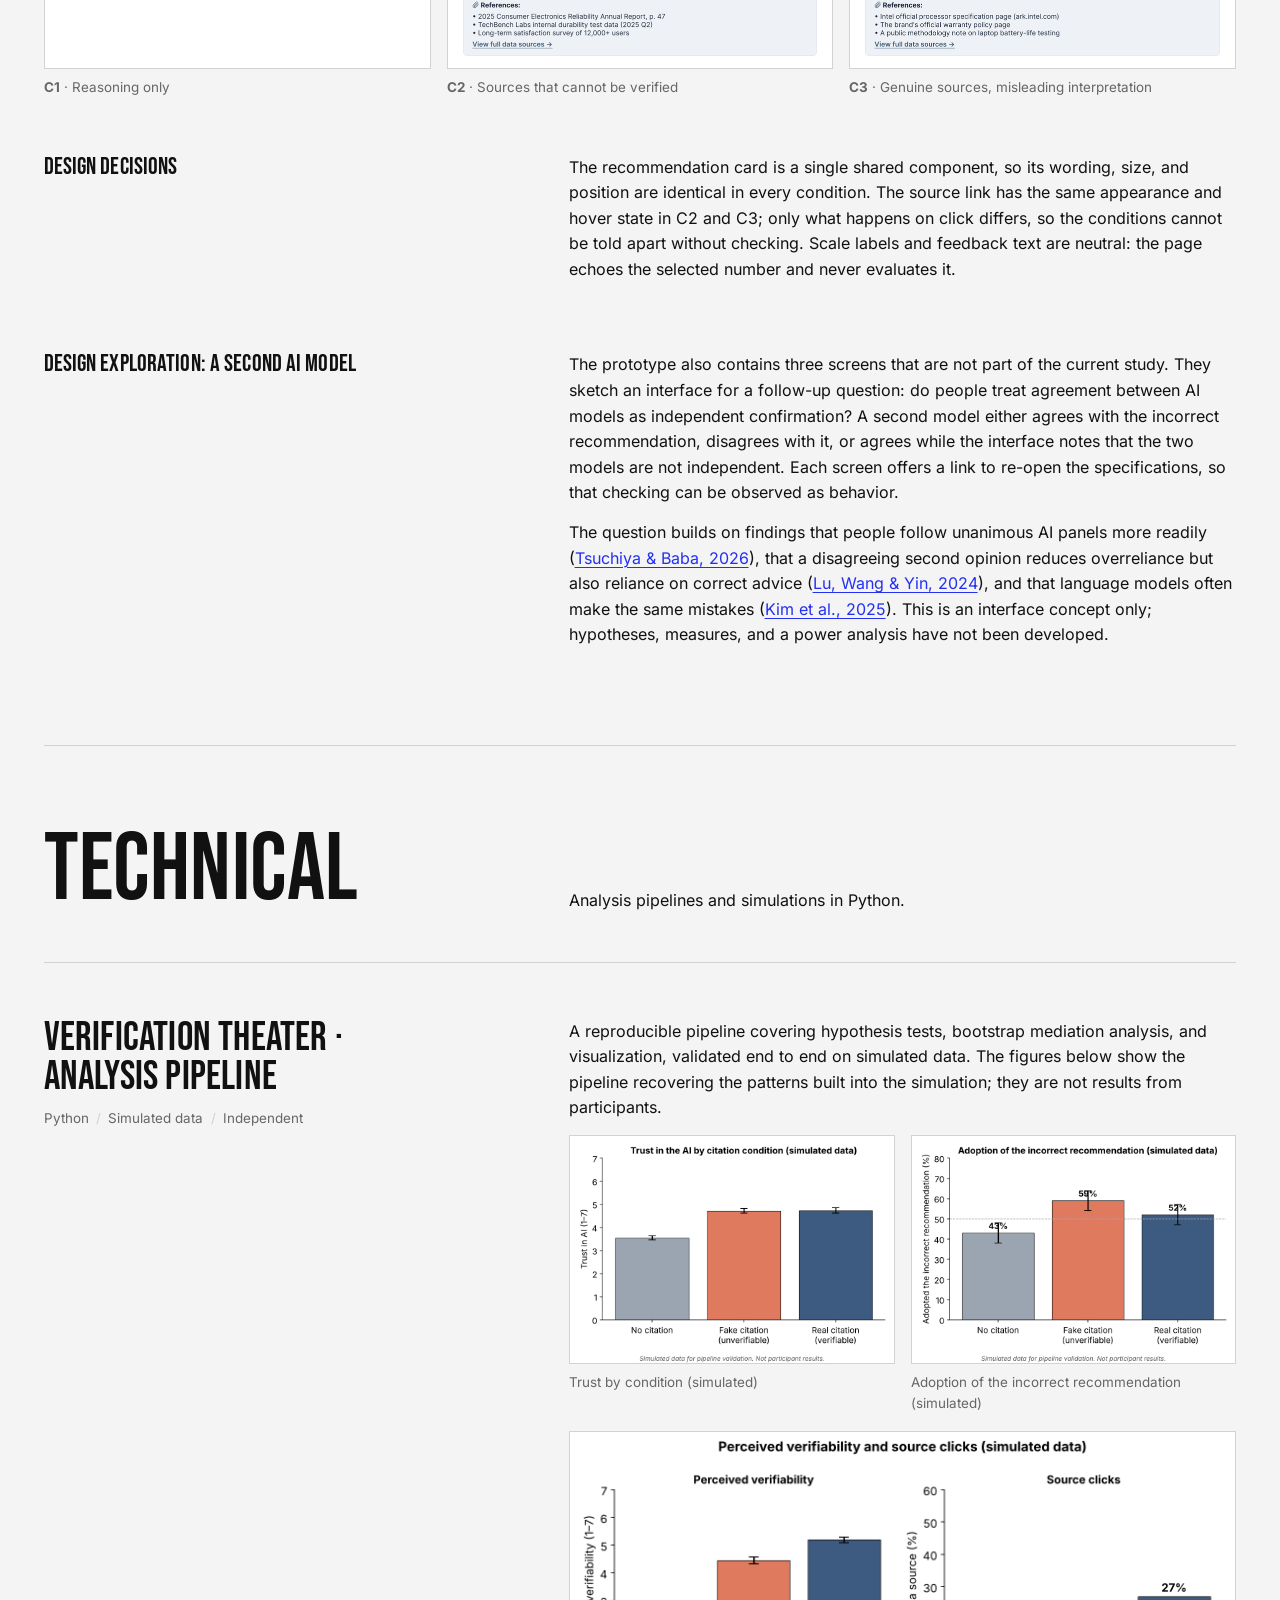
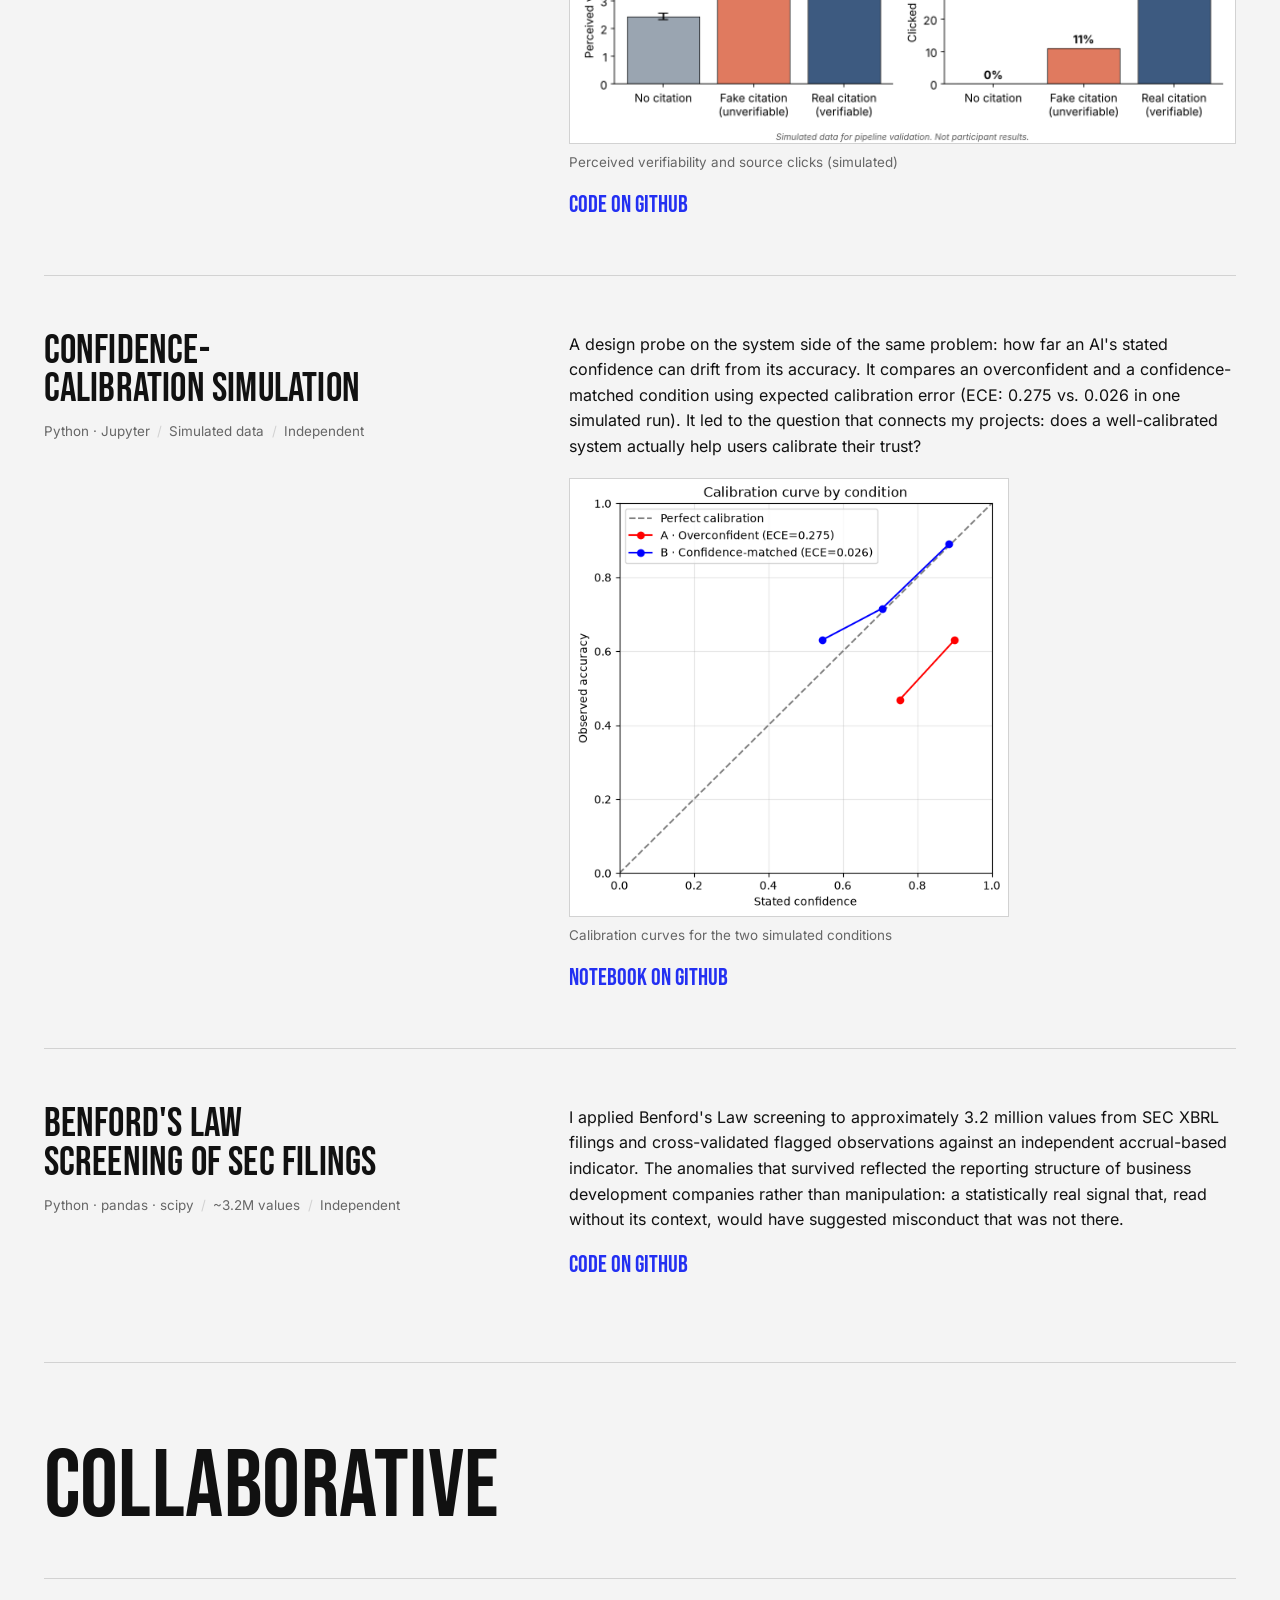
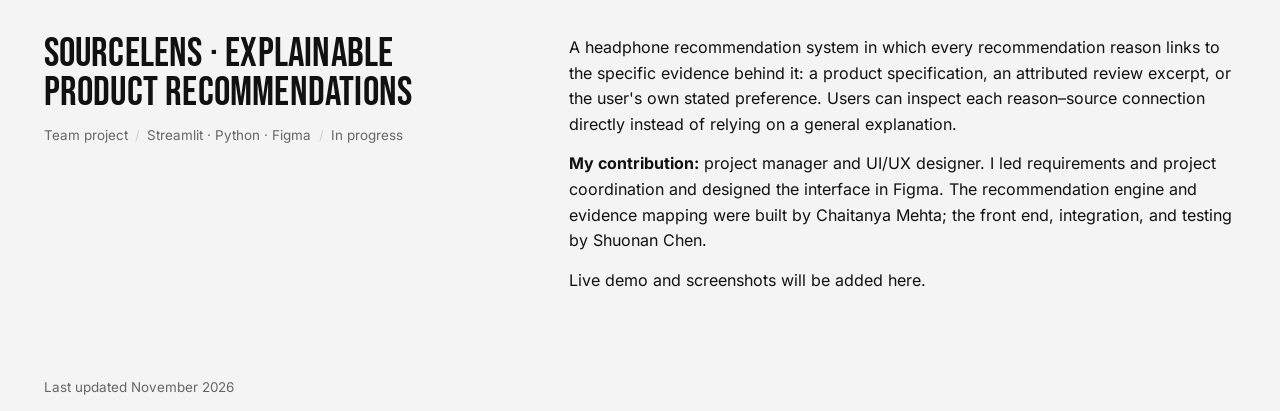
==== commit 1574ede2: "Update framimg" ====
--- a/portfolio/index.html
+++ b/portfolio/index.html
@@ -93,10 +93,10 @@
     </div>
 
     <div class="embed" id="prototype-embed">
-      <iframe title="Verification Theater interactive prototype" src="https://embed.figma.com/proto/yyLEbLRzTF1paOHHLae02E/Verification-Theater---Prototype?node-id=13-393&amp;starting-point-node-id=13%3A393&amp;page-id=1%3A2&amp;scaling=scale-down&amp;content-scaling=fixed&amp;hide-ui=1&amp;embed-host=share" loading="lazy" allowfullscreen></iframe>
+      <iframe title="Verification Theater interactive prototype" src="https://embed.figma.com/proto/yyLEbLRzTF1paOHHLae02E/Verification-Theater---Prototype?node-id=13-393&amp;starting-point-node-id=13%3A393&amp;page-id=1%3A2&amp;scaling=contain&amp;content-scaling=fixed&amp;hide-ui=1&amp;embed-host=share" loading="lazy" allowfullscreen></iframe>
       <button class="embed-exit" type="button" data-fullscreen-exit>Exit full screen</button>
     </div>
-    <div class="actions"><button type="button" data-fullscreen="prototype-embed" hidden>View full screen</button><a href="https://www.figma.com/proto/yyLEbLRzTF1paOHHLae02E/Verification-Theater---Prototype?node-id=13-393&amp;starting-point-node-id=13%3A393&amp;page-id=1%3A2&amp;scaling=scale-down&amp;content-scaling=fixed" target="_blank" rel="noopener">Open the prototype in a new tab</a></div>
+    <div class="actions"><button type="button" data-fullscreen="prototype-embed" hidden>View full screen</button><a href="https://www.figma.com/proto/yyLEbLRzTF1paOHHLae02E/Verification-Theater---Prototype?node-id=13-393&amp;starting-point-node-id=13%3A393&amp;page-id=1%3A2&amp;scaling=contain&amp;content-scaling=fixed" target="_blank" rel="noopener">Open the prototype in a new tab</a></div>
 
     <div class="split sub">
       <h4>What to try</h4>
--- a/assets/site.css
+++ b/assets/site.css
@@ -157,10 +157,7 @@
 /* ---------- Portfolio: blocks inside a project ---------- */
 .sub { margin-top: clamp(32px, 4.5vw, 56px); }
 .sub h4 { margin: 0; }
-/* The prototype is as large as the window allows: it may be wider than the text column,
-   but never taller than the screen. "View full screen" (site.js) removes the limits altogether. */
-.embed { --embed-w: min(100vw - 2 * var(--gutter), 96vh * 1512 / 982);
-  width: var(--embed-w); margin-left: min(0px, calc(50% - var(--embed-w) / 2)); }
+.embed { max-width: min(100%, calc(84vh * 1512 / 982)); }
 .embed:fullscreen { width: 100%; height: 100%; margin: 0; border: 0; aspect-ratio: auto; }
 .embed-exit { display: none; position: absolute; top: 12px; right: 12px; z-index: 1; appearance: none; cursor: pointer;
   padding: .5em .7em .4em; border: 2px solid var(--blue); background: var(--paper); color: var(--blue);
